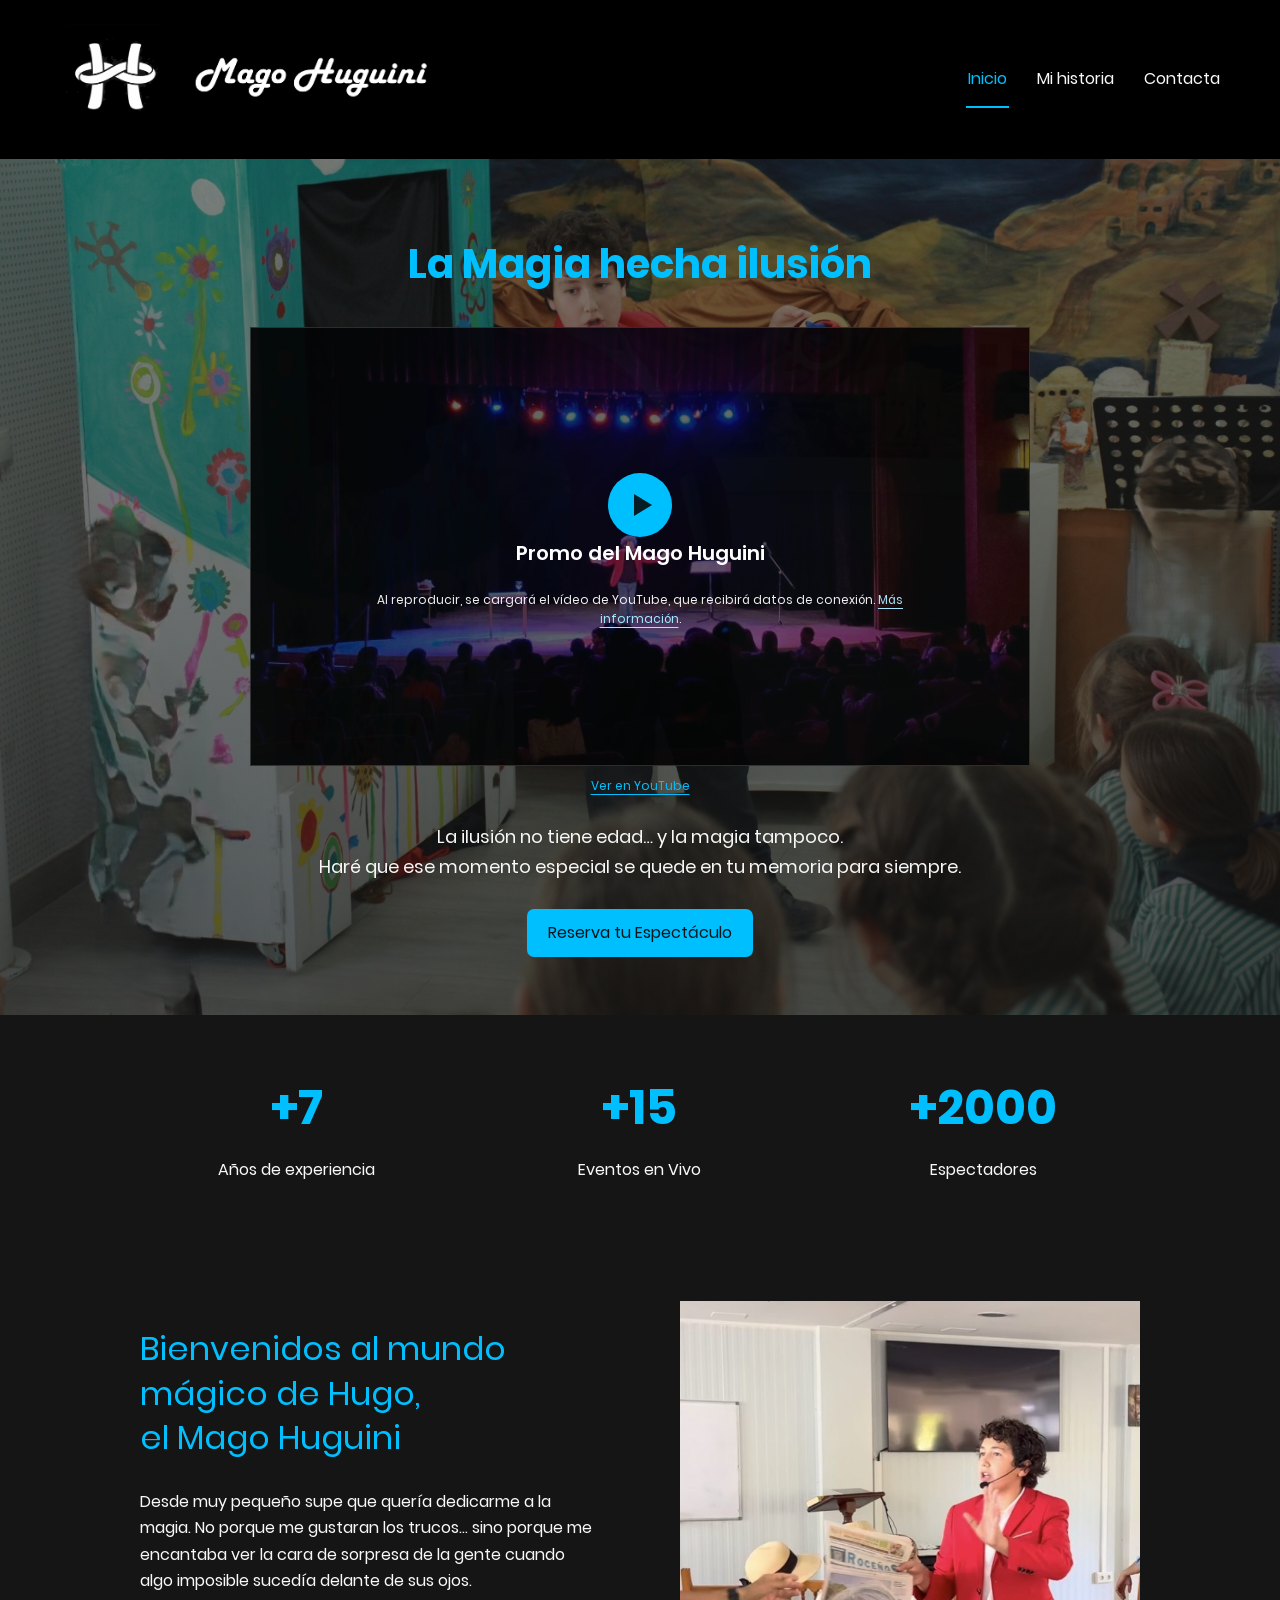
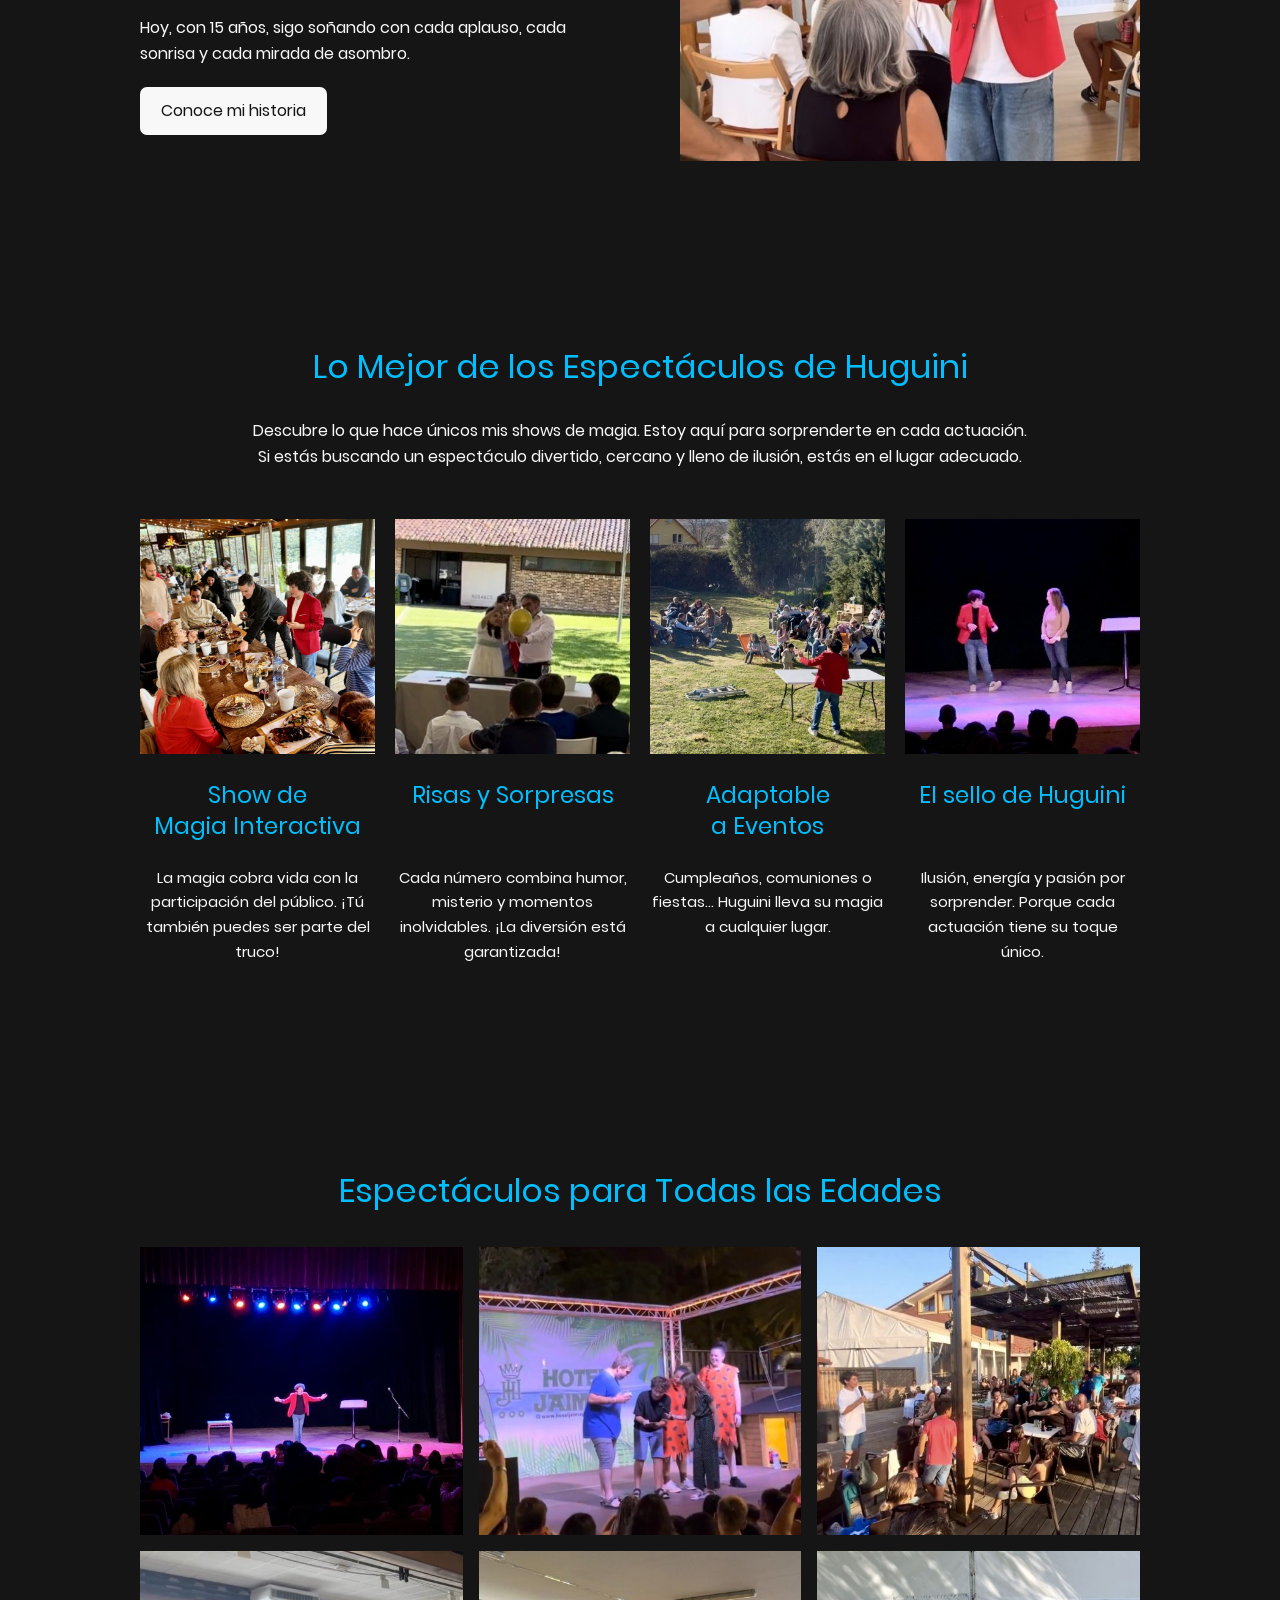
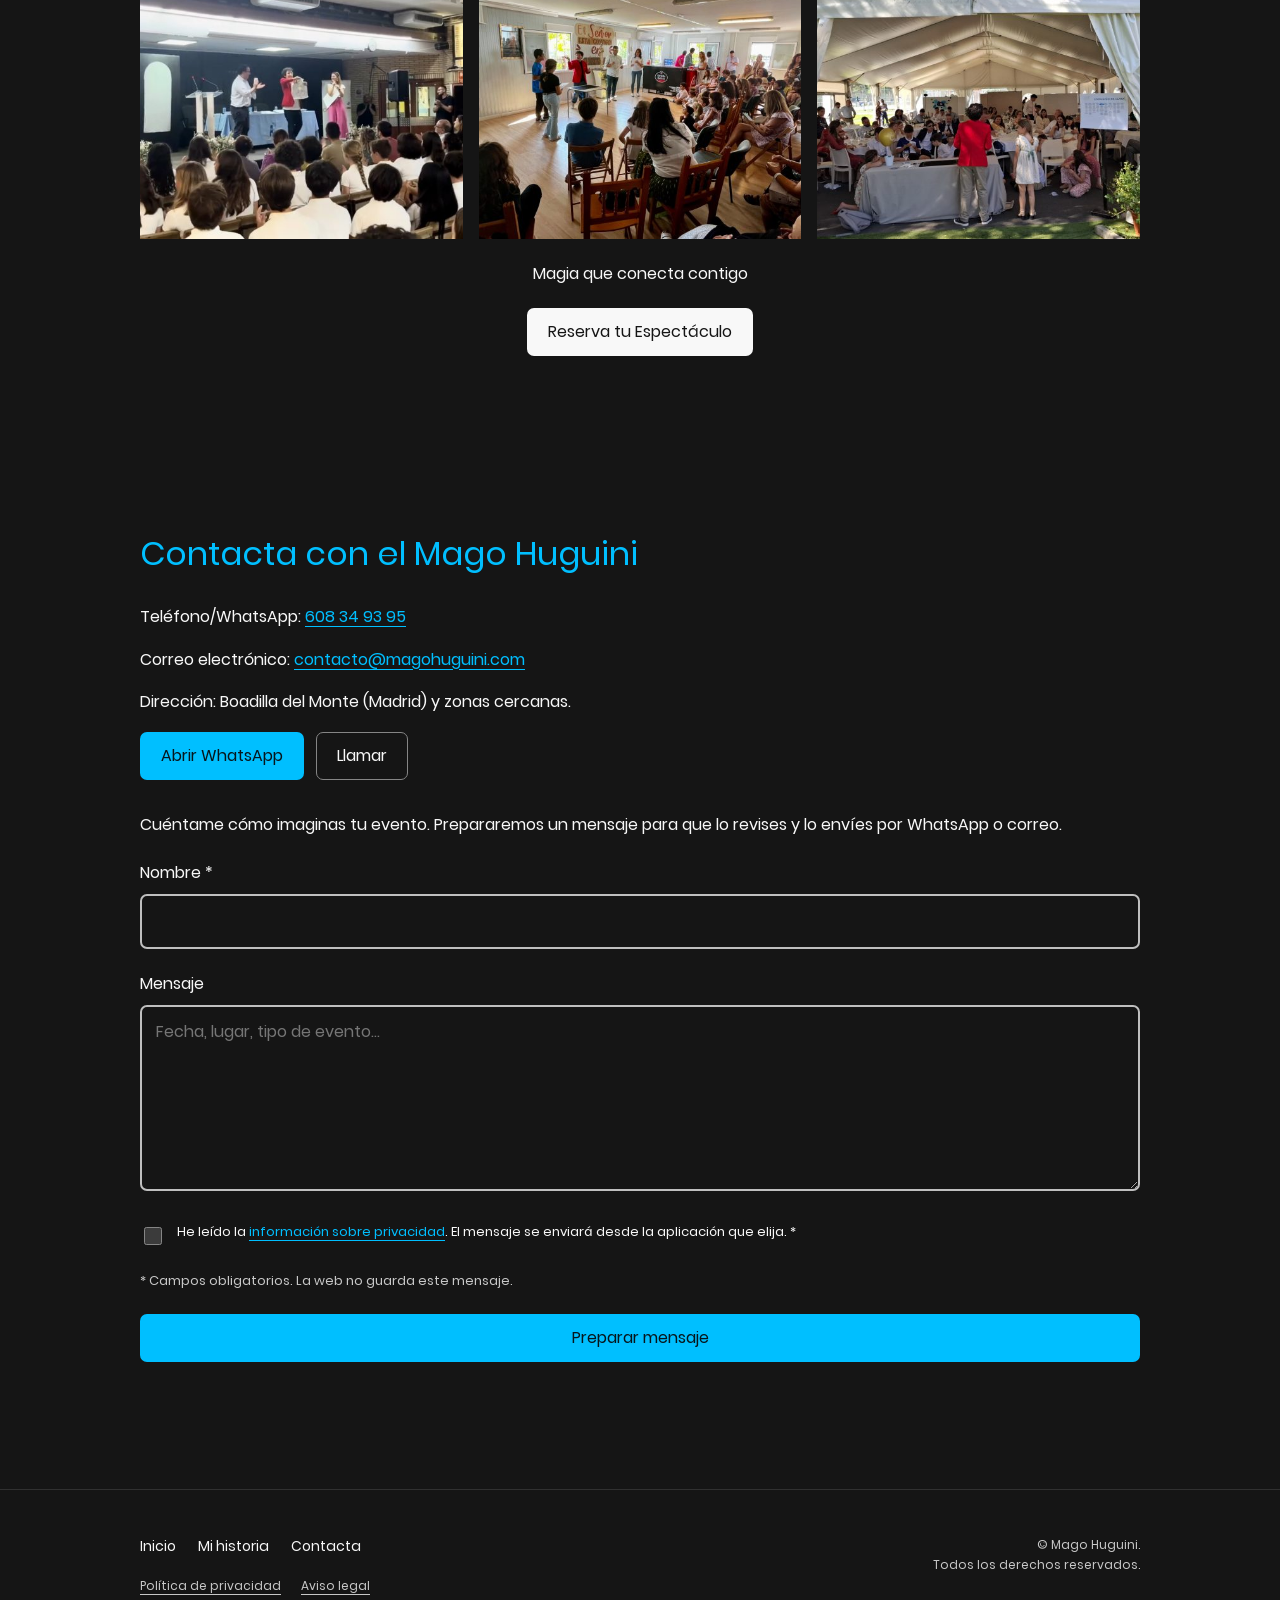
==== index.html @ e32536a2 "Migrate Mago Huguini website to GitHub Pages Preserve the original pages, photographs, branding and " ====
<!doctype html>
<html lang="es">
<head>
  <meta charset="utf-8">
  <meta name="viewport" content="width=device-width, initial-scale=1">
  <title>Mago Huguini: espectáculos de magia para todas las edades</title>
  <meta name="description" content="Descubre la magia de Huguini. Espectáculos para todas las edades, cumpleaños, comuniones y eventos en Boadilla del Monte y zonas cercanas.">
  <meta name="theme-color" content="#151515">
  <meta name="referrer" content="strict-origin-when-cross-origin">
  <meta name="robots" content="index, follow, max-image-preview:large">
  <link rel="canonical" href="https://magohuguini.github.io/">
  <meta property="og:type" content="website">
  <meta property="og:locale" content="es_ES">
  <meta property="og:site_name" content="Mago Huguini">
  <meta property="og:title" content="Mago Huguini: espectáculos de magia para todas las edades">
  <meta property="og:description" content="Descubre la magia de Huguini. Espectáculos para todas las edades, cumpleaños, comuniones y eventos en Boadilla del Monte y zonas cercanas.">
  <meta property="og:url" content="https://magohuguini.github.io/">
  <meta property="og:image" content="https://magohuguini.github.io/assets/img/social-preview.png">
  <meta property="og:image:alt" content="Mago Huguini">
  <meta name="twitter:card" content="summary_large_image">
  <link rel="icon" href="/assets/img/favicon.ico" sizes="any">
  <link rel="icon" type="image/png" href="/assets/img/favicon-32x32.png" sizes="32x32">
  <link rel="apple-touch-icon" href="/assets/img/apple-touch-icon.png">
  <link rel="preload" href="/assets/fonts/Poppins-latin_latin-ext-regular.woff2" as="font" type="font/woff2" crossorigin>
  <link rel="stylesheet" href="/assets/site.css">
  <script src="/assets/site.js" defer></script>
</head>
<body>
  <a class="skip-link" href="#main">Saltar al contenido principal</a>
  <header class="site-header">
    <div class="header-inner">
      <a class="brand" href="/" aria-label="Mago Huguini · Inicio"><img src="/assets/img/logo-mago-huguini.png" alt="Mago Huguini" width="911" height="279" class="" loading="eager" decoding="async" ></a>
      <button class="menu-button" type="button" data-menu-button aria-expanded="false" aria-controls="site-navigation"><span class="menu-icon" aria-hidden="true">☰</span> Menú</button>
      <nav id="site-navigation" class="site-nav" aria-label="Navegación principal">
        <div class="nav-links"><a href="/" aria-current="page">Inicio</a>
<a href="/mi-historia/">Mi historia</a>
<a href="/contacta/">Contacta</a></div>
      </nav>
    </div>
  </header>
  <main id="main">
    <!-- PORTADA: título, vídeo y presentación -->
    <section class="hero hero-home">
      <div class="container">
        <h1>La Magia hecha ilusión</h1>
        <div class="video-shell" data-video-id="4uBczNQgl70" data-video-title="Promo del Mago Huguini">
      <div class="video-frame">
        <div class="video-cover">
          <img src="/assets/img/galeria-inicio-01.jpg" alt="" width="809" height="455" class="video-poster" loading="eager" decoding="async" >
          <div style="position:relative">
            <button type="button" class="video-play" data-play-video hidden aria-label="Aceptar YouTube y reproducir: Promo del Mago Huguini"><span class="play-icon" aria-hidden="true"></span><span class="video-title">Promo del Mago Huguini</span></button>
            <noscript><p class="video-title">Promo del Mago Huguini</p></noscript>
            <p class="video-note">Al reproducir, se cargará el vídeo de YouTube, que recibirá datos de conexión. <a href="/contacta/politica-de-privacidad/#videos">Más información</a>.</p>
          </div>
        </div>
      </div>
      <div class="video-tools"><a href="https://www.youtube.com/watch?v=4uBczNQgl70" target="_blank" rel="noopener noreferrer">Ver en YouTube</a><button type="button" class="text-button" data-stop-video hidden>Desactivar vídeo</button></div>
    </div>
        <p class="hero-copy">La ilusión no tiene edad… y la magia tampoco.<br>Haré que ese momento especial se quede en tu memoria para siempre.</p>
        <a class="button" href="/contacta/">Reserva tu Espectáculo</a>
      </div>
    </section>
    <div class="container stats" aria-label="La magia de Huguini en cifras">
      <div><span class="stat-number">+7</span><span class="stat-label">Años de experiencia</span></div>
      <div><span class="stat-number">+15</span><span class="stat-label">Eventos en Vivo</span></div>
      <div><span class="stat-number">+2000</span><span class="stat-label">Espectadores</span></div>
    </div>
    <!-- PRESENTACIÓN -->
    <section class="section container split">
      <div>
        <h2>Bienvenidos al mundo mágico de Hugo, el Mago Huguini</h2>
        <p>Desde muy pequeño supe que quería dedicarme a la magia. No porque me gustaran los trucos… sino porque me encantaba ver la cara de sorpresa de la gente cuando algo imposible sucedía delante de sus ojos.</p>
        <p>Hoy, con 15 años, sigo soñando con cada aplauso, cada sonrisa y cada mirada de asombro.</p>
        <a class="button button-light" href="/mi-historia/">Conoce mi historia</a>
      </div>
      <img src="/assets/img/retrato-huguini.jpg" alt="Hugo, el Mago Huguini, durante una actuación" width="768" height="768" class="portrait" loading="lazy" decoding="async" >
    </section>
    <!-- ESPECTÁCULOS -->
    <section class="section container">
      <div class="section-intro"><h2>Lo Mejor de los Espectáculos de Huguini</h2><p>Descubre lo que hace únicos mis shows de magia. Estoy aquí para sorprenderte en cada actuación.<br>Si estás buscando un espectáculo divertido, cercano y lleno de ilusión, estás en el lugar adecuado.</p></div>
      <div class="features"><article class="feature"><img src="/assets/img/magia-interactiva.jpg" alt="Show de Magia Interactiva" width="768" height="768" class="" loading="lazy" decoding="async" ><h3>Show de Magia Interactiva</h3><p>La magia cobra vida con la participación del público. ¡Tú también puedes ser parte del truco!</p></article>
<article class="feature"><img src="/assets/img/risas-y-sorpresas.jpg" alt="Risas y Sorpresas" width="596" height="596" class="" loading="lazy" decoding="async" ><h3>Risas y Sorpresas</h3><p>Cada número combina humor, misterio y momentos inolvidables. ¡La diversión está garantizada!</p></article>
<article class="feature"><img src="/assets/img/eventos.jpg" alt="Adaptable a Eventos" width="768" height="768" class="" loading="lazy" decoding="async" ><h3>Adaptable a Eventos</h3><p>Cumpleaños, comuniones o fiestas… Huguini lleva su magia a cualquier lugar.</p></article>
<article class="feature"><img src="/assets/img/sello-huguini.jpg" alt="El sello de Huguini" width="405" height="405" class="" loading="lazy" decoding="async" ><h3>El sello de Huguini</h3><p>Ilusión, energía y pasión por sorprender. Porque cada actuación tiene su toque único.</p></article></div>
    </section>
    <!-- GALERÍA DE ACTUACIONES -->
    <section class="section container center">
      <h2>Espectáculos para Todas las Edades</h2>
      <div class="gallery ">
  <a href="/assets/img/galeria-inicio-01.jpg" data-gallery="actuaciones" aria-label="Ampliar: Mago Huguini en un escenario ante el público"><img src="/assets/img/galeria-inicio-01.jpg" alt="Mago Huguini en un escenario ante el público" width="809" height="455" class="" loading="lazy" decoding="async" style="object-position:47% 56%"></a>
  <a href="/assets/img/galeria-inicio-02.jpg" data-gallery="actuaciones" aria-label="Ampliar: Un espectáculo de Huguini con participación del público"><img src="/assets/img/galeria-inicio-02.jpg" alt="Un espectáculo de Huguini con participación del público" width="763" height="455" class="" loading="lazy" decoding="async" style="object-position:58% 63%"></a>
  <a href="/assets/img/galeria-inicio-03.jpg" data-gallery="actuaciones" aria-label="Ampliar: Magia al aire libre en una celebración"><img src="/assets/img/galeria-inicio-03.jpg" alt="Magia al aire libre en una celebración" width="798" height="455" class="" loading="lazy" decoding="async" style="object-position:31% 49%"></a>
  <a href="/assets/img/galeria-inicio-04.jpg" data-gallery="actuaciones" aria-label="Ampliar: El público participa en un espectáculo de magia"><img src="/assets/img/galeria-inicio-04.jpg" alt="El público participa en un espectáculo de magia" width="791" height="455" class="" loading="lazy" decoding="async" style="object-position:59% 50%"></a>
  <a href="/assets/img/galeria-inicio-05.jpg" data-gallery="actuaciones" aria-label="Ampliar: Una actuación de magia para todas las edades"><img src="/assets/img/galeria-inicio-05.jpg" alt="Una actuación de magia para todas las edades" width="809" height="455" class="" loading="lazy" decoding="async" style="object-position:57% 53%"></a>
  <a href="/assets/img/galeria-inicio-06.jpg" data-gallery="actuaciones" aria-label="Ampliar: Huguini actúa en un evento bajo una carpa"><img src="/assets/img/galeria-inicio-06.jpg" alt="Huguini actúa en un evento bajo una carpa" width="809" height="455" class="" loading="lazy" decoding="async" style="object-position:36% 63%"></a>
</div>
      <p>Magia que conecta contigo</p>
      <a class="button button-light" href="/contacta/">Reserva tu Espectáculo</a>
    </section>
    <!-- CONTACTO -->
    <section class="section contact-section container" id="contacto">
      <h2>Contacta con el Mago Huguini</h2>
      <div class="contact-details">
      <p>Teléfono/WhatsApp: <a href="tel:+34608349395">608 34 93 95</a></p>
      <p>Correo electrónico: <a href="mailto:contacto@magohuguini.com">contacto@magohuguini.com</a></p>
      <p>Dirección: Boadilla del Monte (Madrid) y zonas cercanas.</p>
      <div class="button-row"><a class="button" href="https://wa.me/34608349395" target="_blank" rel="noopener noreferrer">Abrir WhatsApp</a><a class="button button-outline" href="tel:+34608349395">Llamar</a></div>
    </div>
      <form class="contact-form" data-contact-form data-phone="34608349395" data-email="contacto@magohuguini.com" hidden>
      <p>Cuéntame cómo imaginas tu evento. Prepararemos un mensaje para que lo revises y lo envíes por WhatsApp o correo.</p>
      <div class="field"><label for="home-name">Nombre *</label><input id="home-name" data-contact-name type="text" maxlength="80" autocomplete="given-name" required></div>
      <div class="field"><label for="home-message">Mensaje</label><textarea id="home-message" data-contact-message rows="6" maxlength="1400" placeholder="Fecha, lugar, tipo de evento…"></textarea></div>
      <label class="consent-label" for="home-privacy"><input id="home-privacy" type="checkbox" required><span>He leído la <a href="/contacta/politica-de-privacidad/">información sobre privacidad</a>. El mensaje se enviará desde la aplicación que elija. *</span></label>
      <p class="field-help">* Campos obligatorios. La web no guarda este mensaje.</p>
      <button class="button form-submit" type="submit">Preparar mensaje</button>
      <section class="contact-result" data-contact-result hidden aria-live="polite" aria-atomic="true">
        <h3 tabindex="-1">Tu mensaje está preparado</h3>
        <p>Elige cómo quieres enviarlo:</p>
        <p class="message-preview" data-message-preview></p>
        <div class="button-row"><a class="button" data-whatsapp-draft target="_blank" rel="noopener noreferrer">Continuar en WhatsApp</a><a class="button button-light" data-email-draft>Abrir en mi correo</a></div>
        <p class="muted">Todavía no se ha enviado. Revisa y confirma el envío en WhatsApp o en tu aplicación de correo.</p>
      </section>
    </form>
    <noscript><p>Puedes contactar directamente por teléfono, WhatsApp o correo usando los enlaces anteriores.</p></noscript>
    </section>
  </main>
  <footer class="site-footer">
    <div class="container footer-inner">
      <div>
        <nav class="footer-links" aria-label="Navegación del pie de página"><a href="/" aria-current="page">Inicio</a>
<a href="/mi-historia/">Mi historia</a>
<a href="/contacta/">Contacta</a></nav>
        <div class="footer-legal"><a href="/contacta/politica-de-privacidad/">Política de privacidad</a><a href="/contacta/aviso-legal/">Aviso legal</a></div>
      </div>
      <p class="copyright">© Mago Huguini.<br>Todos los derechos reservados.</p>
    </div>
  </footer>
</body>
</html>
---- assets/site.css ----
/* Colores, tipografía y fotografías de la web original de Mago Huguini. */
@font-face{font-family:Poppins;src:url('fonts/Poppins-latin_latin-ext-regular.woff2') format('woff2');font-style:normal;font-weight:400;font-display:swap}
@font-face{font-family:Poppins;src:url('fonts/Poppins-latin_latin-ext-600.woff2') format('woff2');font-style:normal;font-weight:600;font-display:swap}
@font-face{font-family:Poppins;src:url('fonts/Poppins-latin_latin-ext-700.woff2') format('woff2');font-style:normal;font-weight:700;font-display:swap}
:root{color-scheme:dark;--bg:#151515;--surface:#202020;--text:#f8f8f8;--muted:#c8c8c8;--accent:#00bfff;--max:1000px}
*{box-sizing:border-box}
html{scroll-behavior:smooth;scroll-padding-top:24px}
body{margin:0;background:var(--bg);color:var(--text);font:400 16px/1.65 Poppins,Arial,sans-serif}
body.dialog-open{overflow:hidden}
img{display:block;max-width:100%;height:auto}
a{color:var(--accent);text-underline-offset:4px}
a:hover{text-decoration-thickness:2px}
button,input,textarea{font:inherit}
button,a,input,textarea{-webkit-tap-highlight-color:transparent}
button{cursor:pointer}
:focus-visible{outline:3px solid var(--accent);outline-offset:5px}
[hidden]{display:none!important}
h1,h2,h3{color:var(--accent);line-height:1.35;margin:0 0 28px;font-weight:400;text-wrap:balance}
h1{font-size:clamp(30px,4vw,40px);font-weight:700}
h2{font-size:clamp(27px,3vw,33px)}
h3{font-size:23px}
p{margin:0 0 20px}
.container{width:min(var(--max),calc(100% - 48px));margin-inline:auto}
.section{padding-block:92px}
.center{text-align:center}
.muted{color:var(--muted)}
.skip-link{position:absolute;left:20px;top:-100px;padding:12px 18px;background:var(--accent);color:#000;z-index:20}
.skip-link:focus{top:12px}
.site-header{background:#000}
.header-inner{max-width:1220px;margin:auto;min-height:144px;padding:20px 28px;display:flex;align-items:center;justify-content:space-between;gap:30px}
.brand{display:block;flex:0 1 390px}
.brand img{width:390px;max-height:120px;object-fit:contain}
.nav-links{display:flex;align-items:center;gap:26px}
.nav-links a{padding:14px 2px;color:var(--text);text-decoration:none;white-space:nowrap;border-bottom:2px solid transparent}
.nav-links a[aria-current="page"],.nav-links a:hover{color:var(--accent);border-color:var(--accent)}
.menu-button{display:none;align-items:center;gap:9px;background:transparent;color:var(--text);border:1px solid #666;border-radius:5px;padding:9px 12px}
.menu-icon{font-size:21px;line-height:1}
.button{display:inline-flex;align-items:center;justify-content:center;gap:9px;min-height:46px;padding:11px 20px;border:1px solid transparent;border-radius:7px;background:var(--accent);color:#07161c;text-decoration:none;text-align:center;font-weight:400;line-height:1.5;transition:background .15s,transform .15s}
.button:hover{background:#40cfff;transform:translateY(-1px)}
.button-light{background:#f8f8f8;color:#151515}
.button-light:hover{background:#ddd}
.button-outline{background:transparent;color:var(--text);border-color:#858585}
.button-outline:hover{background:#303030}
.button-row{display:flex;flex-wrap:wrap;gap:12px;align-items:center}
.button-row.center{justify-content:center}
.hero{background-size:cover;background-repeat:no-repeat;position:relative;text-align:center;padding:78px 0 58px}
.hero-home{background-image:linear-gradient(#15151580,#151515b3),url('img/fondo-portada.jpg');background-position:49% 27%}
.hero-story{background-image:linear-gradient(#15151580,#151515b3),url('img/fondo-c1e53149.jpg');background-position:center;padding-bottom:80px}
.hero h1{margin-bottom:36px}
.hero-copy{font-size:18px;margin:26px auto 28px;max-width:760px}
.video-shell{max-width:780px;margin:0 auto}
.video-frame{aspect-ratio:16/9;position:relative;background:#07090be6;border:1px solid #ffffff24;overflow:hidden}
.video-poster{position:absolute;inset:0;width:100%;height:100%;object-fit:cover;opacity:.38}
.video-cover{position:relative;min-height:100%;display:flex;flex-direction:column;align-items:center;justify-content:center;padding:30px}
.video-title{font-size:20px;margin:17px 0 14px;color:#fff}
.play-icon{width:64px;height:64px;border-radius:50%;background:var(--accent);display:grid;place-items:center;color:#061d25;margin:0 auto;font-size:30px;line-height:1}
.play-icon::before{content:"";display:block;width:0;height:0;border-top:11px solid transparent;border-bottom:11px solid transparent;border-left:18px solid #061d25;margin-left:5px}
.video-play{background:transparent;border:0;color:#fff;padding:8px 20px;font-weight:600}
.video-play:hover .play-icon{background:#6adaff}
.video-note{max-width:570px;font-size:12px;line-height:1.6;color:#efefef;margin:12px 0 0}
.video-note a{color:#a6e7ff}
.video-frame iframe{display:block;width:100%;height:100%;position:absolute;inset:0;border:0}
.video-tools{margin:10px 0 0;display:flex;justify-content:center;gap:18px;align-items:center;flex-wrap:wrap;font-size:12px}
.text-button{background:none;border:0;padding:0;color:var(--accent);text-decoration:underline;text-underline-offset:4px;font:inherit}
.stats{display:grid;grid-template-columns:repeat(3,1fr);gap:30px;text-align:center;padding:64px 0 26px}
.stat-number{display:block;color:var(--accent);font-size:48px;font-weight:700;line-height:1.2;margin-bottom:20px}
.stat-label{font-size:16px}
.split{display:grid;grid-template-columns:1fr 1fr;gap:80px;align-items:center}
.portrait{aspect-ratio:1;object-fit:cover;width:100%}
.section-intro{max-width:900px;margin:0 auto 48px;text-align:center}
.section-intro h2{margin-bottom:28px}
.features{display:grid;grid-template-columns:repeat(4,1fr);gap:20px;text-align:center}
.feature img{width:100%;aspect-ratio:1;object-fit:cover;margin-bottom:26px}
.feature h3{font-size:23px;min-height:64px;margin-bottom:22px}
.feature p{font-size:15px}
.gallery{display:grid;grid-template-columns:repeat(3,1fr);gap:16px;margin:34px 0 22px}
.gallery a{display:block;background:#252525;overflow:hidden}
.gallery img{width:100%;aspect-ratio:1.12;object-fit:cover;transition:transform .2s}
.gallery a:hover img{transform:scale(1.025)}
.gallery-story{grid-template-columns:repeat(4,1fr)}
.gallery-story img{aspect-ratio:1}
.contact-section{padding-top:84px}
.contact-details{margin-bottom:32px}
.contact-details p{margin-bottom:16px}
.contact-details a{overflow-wrap:anywhere}
.contact-form{max-width:100%}
.field{margin:22px 0}
.field label{display:block;margin-bottom:8px}
.field input,.field textarea{width:100%;border:2px solid #bfbfbf;border-radius:7px;padding:12px 14px;background:#151515;color:#fff}
.field textarea{min-height:170px;resize:vertical}
.field input:focus,.field textarea:focus{border-color:var(--accent)}
.field-help{font-size:13px;color:var(--muted);margin:4px 0 18px}
.consent-label{display:flex;align-items:flex-start;gap:12px;font-size:13px;line-height:1.6;margin:22px 0}
.consent-label input{margin-top:5px;width:18px;height:18px;flex-shrink:0;accent-color:var(--accent)}
.form-submit{width:100%;margin:5px 0 0}
.contact-result{margin-top:25px;border:1px solid var(--accent);padding:24px;border-radius:7px;background:#111f25}
.contact-result h3{font-size:21px;margin-bottom:12px}
.message-preview{white-space:pre-wrap;overflow-wrap:anywhere;padding:16px;background:#111b21;border-radius:4px;font-size:14px}
.contact-result .muted{font-size:13px;margin:16px 0 0}
.contact-hero{background:linear-gradient(#15151580,#151515a6),url('img/fondo-0377f69e.jpg') center/cover;padding:100px 0;text-align:center}
.contact-hero h1{max-width:740px;margin-inline:auto}
.contact-hero p{font-size:24px;margin:0}
.contact-layout{display:grid;grid-template-columns:1.5fr 1fr;gap:70px;align-items:start}
.contact-layout .contact-details{padding-top:20px}
.story-text p{margin-bottom:24px}
.story-picture-stack{display:grid;gap:24px;align-self:start}
.story-picture-stack img{aspect-ratio:1;object-fit:cover;width:100%}
.story-cta{background:linear-gradient(#151515bb,#151515bb),url('img/fondo-28d84006.jpg') center 65%/cover;padding:100px 24px}
.story-cta h3{color:#fff;margin-bottom:18px}
.story-cta p{margin-bottom:28px}
.legal{max-width:820px;padding-block:75px}
.legal h2{font-size:24px;margin:35px 0 14px}
.legal ul{padding-left:24px}
.legal li{margin-block:12px}
.legal .updated{font-size:13px;color:var(--muted)}
.site-footer{border-top:1px solid #303030;padding:45px 0 35px;margin-top:35px}
.footer-inner{display:flex;justify-content:space-between;align-items:flex-start;gap:30px}
.footer-links{display:flex;gap:22px;flex-wrap:wrap}
.footer-links a{color:#f8f8f8;text-decoration:none;font-size:14px}
.footer-links a:hover{color:var(--accent)}
.footer-legal{display:flex;gap:20px;flex-wrap:wrap;margin-top:18px}
.footer-legal a{font-size:12px;color:var(--muted)}
.copyright{font-size:12px;color:var(--muted);text-align:right;max-width:270px;margin:0}
.lightbox{padding:0;border:0;max-width:min(1100px,96vw);max-height:94dvh;background:#111;color:#fff;overflow:hidden;border-radius:5px}
.lightbox::backdrop{background:#000e}
.lightbox-inner{display:flex;flex-direction:column;max-height:92dvh;position:relative}
.lightbox img{max-height:78dvh;max-width:100%;width:auto;height:auto;object-fit:contain;margin:auto}
.lightbox-bar{display:flex;align-items:center;justify-content:space-between;gap:20px;padding:12px 18px}
.lightbox-caption{font-size:13px;margin:0;text-align:center}
.lightbox button{background:#272727;border:1px solid #555;color:#fff;padding:7px 13px;border-radius:4px;min-width:42px}
.lightbox-close{position:absolute;right:12px;top:12px;z-index:2;font-size:16px}
.not-found{min-height:50vh;display:flex;flex-direction:column;align-items:center;justify-content:center;text-align:center}
@media(min-width:1400px){.hero-home{background-position:49% 35%}}
@media(max-width:1000px){.split{gap:40px}.features{grid-template-columns:repeat(2,1fr);gap:36px}.feature h3{min-height:0}.contact-layout{gap:40px}.brand{flex-basis:330px}.gallery-story{grid-template-columns:repeat(3,1fr)}}
@media(max-width:700px){
 .container{width:calc(100% - 36px)}.section{padding-block:56px}body{font-size:15px}
 .header-inner{min-height:100px;display:grid;grid-template-columns:minmax(0,1fr) auto;gap:8px;padding:14px 18px}.brand{max-width:245px;width:100%;min-width:0}.brand img{width:100%}
 .site-nav{width:100%;grid-column:1/-1}.nav-links{justify-content:center;gap:24px;padding:10px 0 0}.nav-links a{font-size:14px}
 .has-js .menu-button{display:flex}.has-js .site-nav:not(.is-open){display:none}
 .hero{padding:45px 0}.hero h1{font-size:30px;margin-bottom:28px}.hero-copy{font-size:16px}.hero-story{padding-bottom:50px}
 .video-frame{aspect-ratio:auto;min-height:255px}.video-frame.is-playing{aspect-ratio:16/9;min-height:0}.video-cover{min-height:255px;padding:20px 16px}
 .video-title{font-size:16px;margin:12px 0 5px}.video-note{font-size:11px}.play-icon{width:50px;height:50px;font-size:25px}
 .stats{gap:12px;padding:40px 0 4px}.stat-number{font-size:35px;margin-bottom:14px}.stat-label{font-size:12px}
 .split,.contact-layout{grid-template-columns:1fr;gap:34px}.portrait{max-width:480px;margin:auto}.features{gap:28px 16px}.feature img{margin-bottom:18px}.feature h3{font-size:19px;margin-bottom:14px}.feature p{font-size:13px}
 .section-intro{margin-bottom:30px}.gallery,.gallery-story{grid-template-columns:repeat(2,1fr);gap:12px;margin-top:26px}.gallery-story img{aspect-ratio:1}
 .contact-layout .contact-details{order:-1;padding-top:0;margin-bottom:0}.contact-hero{padding:60px 18px}.contact-hero h1{font-size:30px}.contact-hero p{font-size:21px}
 .story-picture-stack{grid-template-columns:1fr 1fr;gap:14px}.story-cta{padding:70px 18px}.field{margin:20px 0}.field input,.field textarea{font-size:16px}
 .footer-inner{flex-direction:column;gap:26px}.copyright{text-align:left}.footer-links{gap:20px}.footer-legal{gap:16px}.site-footer{padding-top:32px;margin-top:0}
 .legal{padding-block:50px}.legal h1{font-size:30px}.contact-result{padding:18px}.button-row .button{flex:1 1 auto}.lightbox-bar{padding:10px;gap:8px}.lightbox-caption{font-size:11px}
}
@media(max-width:360px){.features{grid-template-columns:1fr}.brand{flex-basis:200px}.nav-links{gap:18px}.stat-number{font-size:31px}}
@media(prefers-reduced-motion:reduce){html{scroll-behavior:auto}*,*::before,*::after{animation:none!important;transition:none!important}}
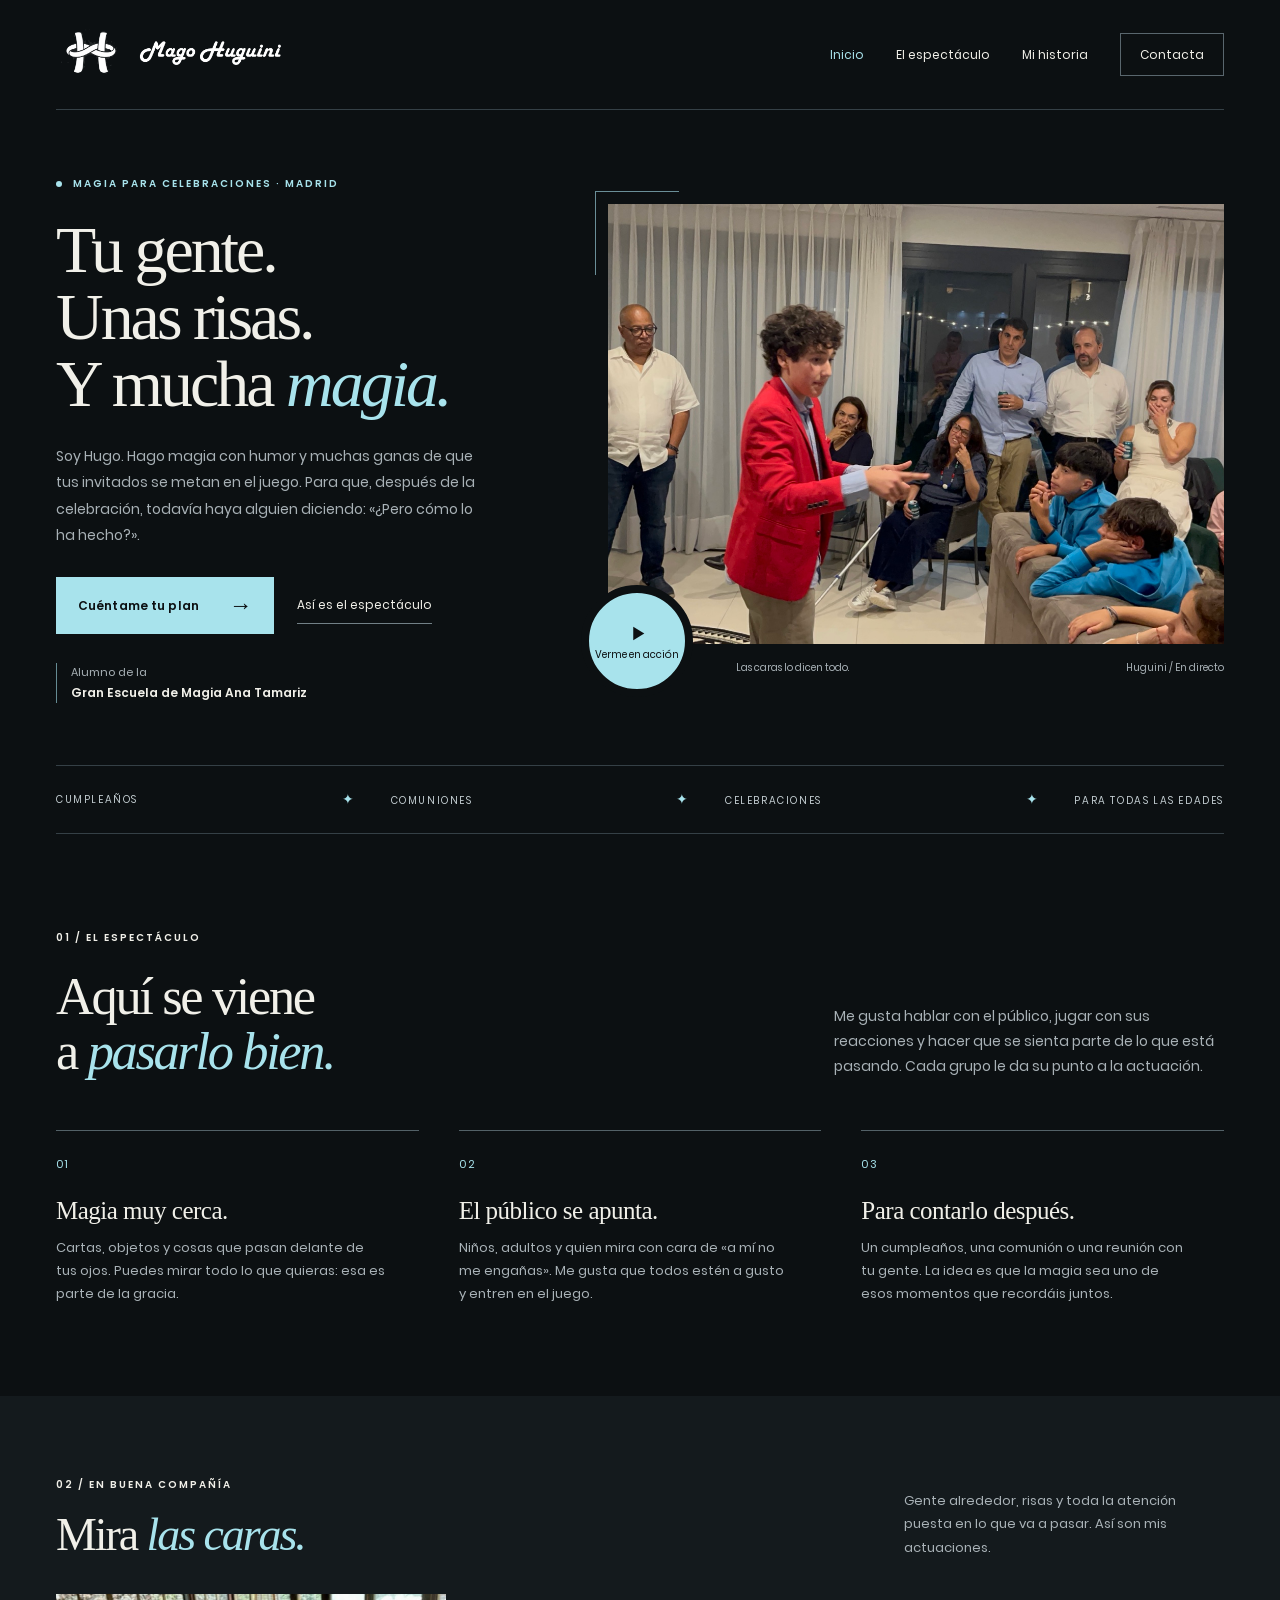
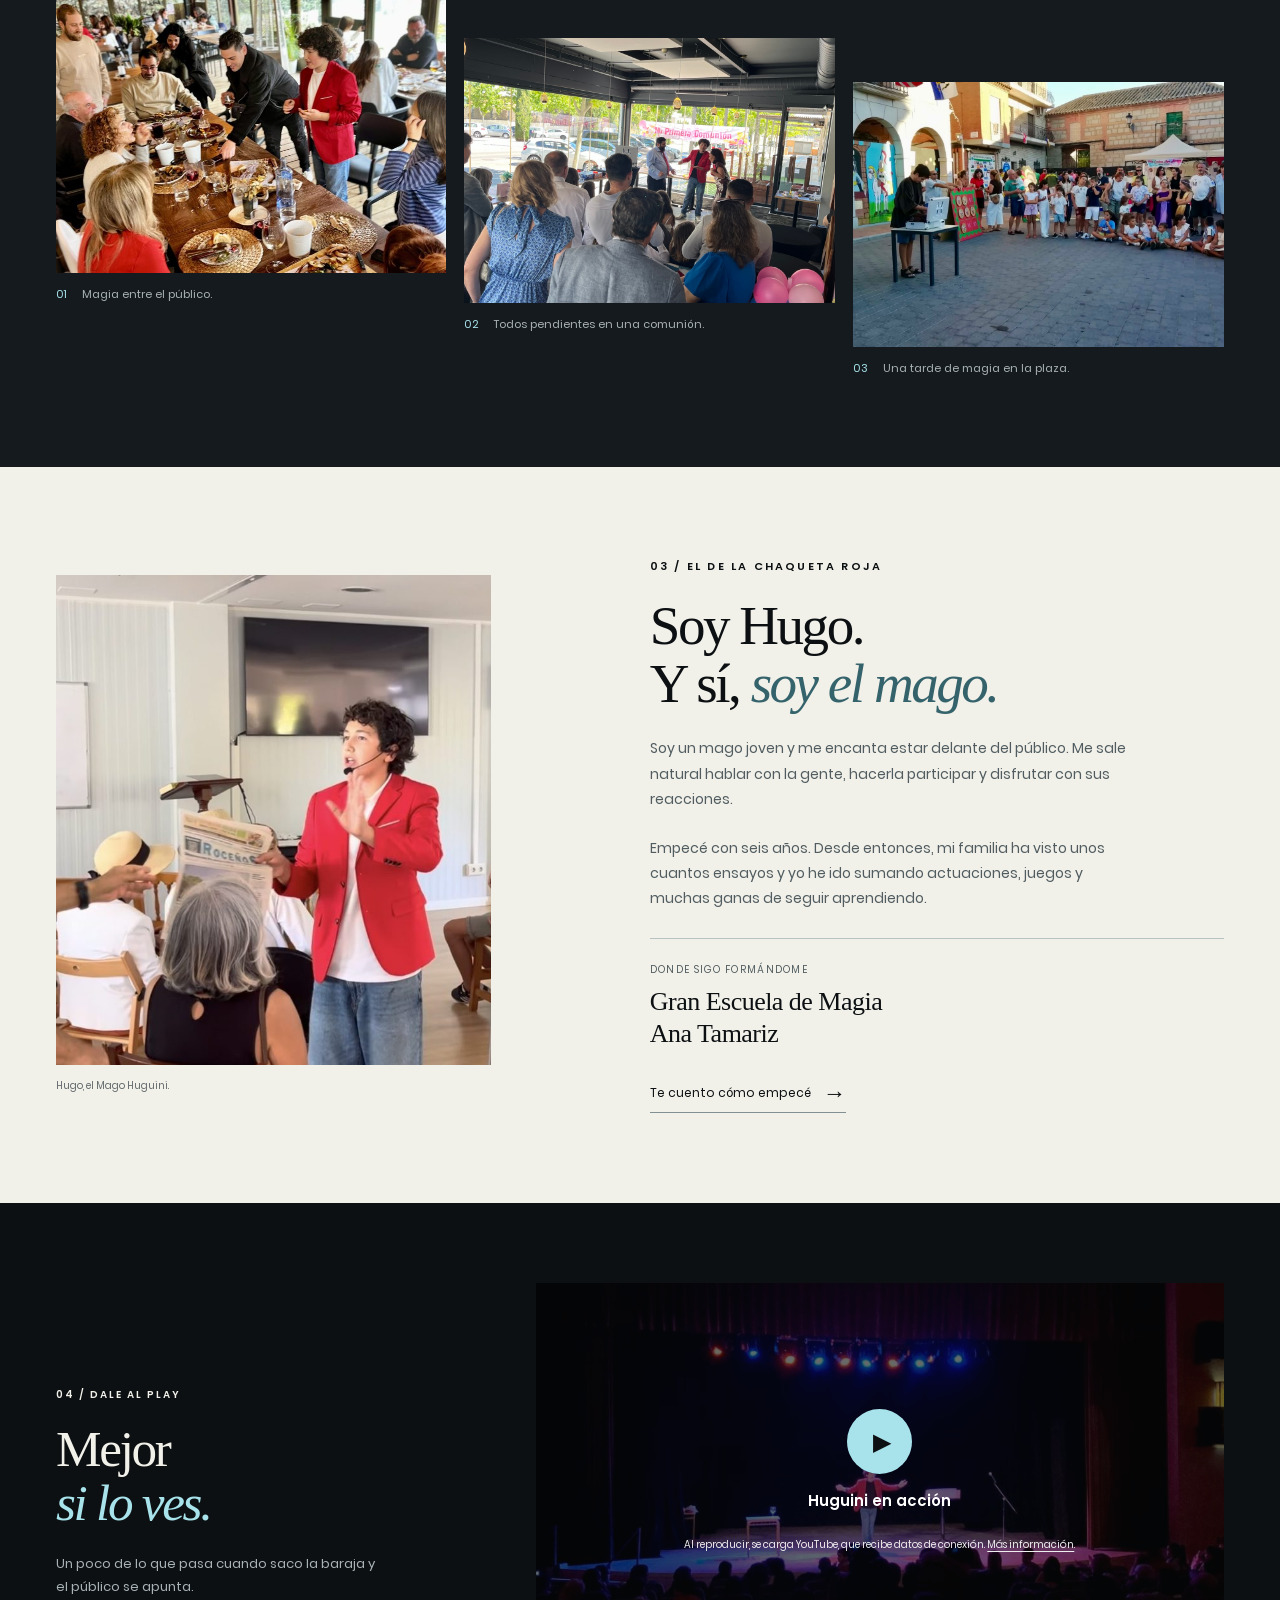
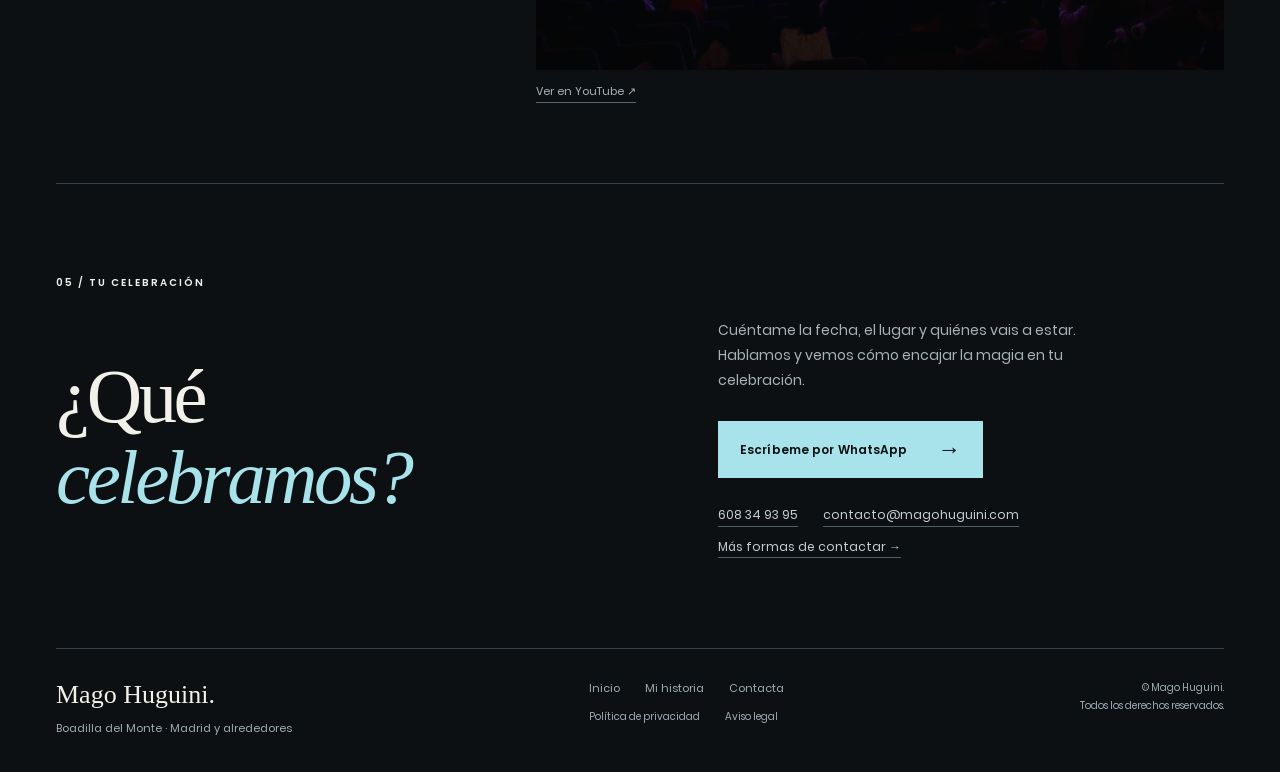
==== commit 2d461666: "Redesign Huguini with proposal A, natural copy and audience photos" ====
--- a/index.html
+++ b/index.html
@@ -3,20 +3,22 @@
 <head>
   <meta charset="utf-8">
   <meta name="viewport" content="width=device-width, initial-scale=1">
-  <title>Mago Huguini: espectáculos de magia para todas las edades</title>
-  <meta name="description" content="Descubre la magia de Huguini. Espectáculos para todas las edades, cumpleaños, comuniones y eventos en Boadilla del Monte y zonas cercanas.">
-  <meta name="theme-color" content="#151515">
+  <title>Mago Huguini · Magia, risas y celebraciones en Madrid</title>
+  <meta name="description" content="Magia con humor y participación para cumpleaños, comuniones y celebraciones. Hugo, alumno de la Gran Escuela de Magia Ana Tamariz. Boadilla y Madrid.">
+  <meta name="theme-color" content="#0c1012">
   <meta name="referrer" content="strict-origin-when-cross-origin">
   <meta name="robots" content="index, follow, max-image-preview:large">
   <link rel="canonical" href="https://magohuguini.github.io/">
   <meta property="og:type" content="website">
   <meta property="og:locale" content="es_ES">
   <meta property="og:site_name" content="Mago Huguini">
-  <meta property="og:title" content="Mago Huguini: espectáculos de magia para todas las edades">
-  <meta property="og:description" content="Descubre la magia de Huguini. Espectáculos para todas las edades, cumpleaños, comuniones y eventos en Boadilla del Monte y zonas cercanas.">
+  <meta property="og:title" content="Mago Huguini · Magia, risas y celebraciones en Madrid">
+  <meta property="og:description" content="Magia con humor y participación para cumpleaños, comuniones y celebraciones. Hugo, alumno de la Gran Escuela de Magia Ana Tamariz. Boadilla y Madrid.">
   <meta property="og:url" content="https://magohuguini.github.io/">
-  <meta property="og:image" content="https://magohuguini.github.io/assets/img/social-preview.png">
-  <meta property="og:image:alt" content="Mago Huguini">
+  <meta property="og:image" content="https://magohuguini.github.io/assets/img/huguini-magia-en-salon.jpg">
+  <meta property="og:image:width" content="1536">
+  <meta property="og:image:height" content="864">
+  <meta property="og:image:alt" content="Hugo hace magia ante un grupo de invitados en un salón">
   <meta name="twitter:card" content="summary_large_image">
   <link rel="icon" href="/assets/img/favicon.ico" sizes="any">
   <link rel="icon" type="image/png" href="/assets/img/favicon-32x32.png" sizes="32x32">
@@ -27,113 +29,91 @@
 </head>
 <body>
   <a class="skip-link" href="#main">Saltar al contenido principal</a>
-  <header class="site-header">
-    <div class="header-inner">
-      <a class="brand" href="/" aria-label="Mago Huguini · Inicio"><img src="/assets/img/logo-mago-huguini.png" alt="Mago Huguini" width="911" height="279" class="" loading="eager" decoding="async" ></a>
-      <button class="menu-button" type="button" data-menu-button aria-expanded="false" aria-controls="site-navigation"><span class="menu-icon" aria-hidden="true">☰</span> Menú</button>
-      <nav id="site-navigation" class="site-nav" aria-label="Navegación principal">
-        <div class="nav-links"><a href="/" aria-current="page">Inicio</a>
-<a href="/mi-historia/">Mi historia</a>
-<a href="/contacta/">Contacta</a></div>
-      </nav>
-    </div>
+  <header class="site-header wrap">
+    <a class="brand" href="/" aria-label="Mago Huguini · Inicio"><img src="/assets/img/logo-mago-huguini.png" width="911" height="279" alt="Mago Huguini"></a>
+    <button class="menu-button" type="button" data-menu-button aria-controls="site-navigation" aria-expanded="false">Menú <span aria-hidden="true">☰</span></button>
+    <nav class="site-nav" id="site-navigation" aria-label="Navegación principal">
+        <a href="/" aria-current="page">Inicio</a>
+        <a href="/#espectaculos">El espectáculo</a>
+        <a href="/mi-historia/">Mi historia</a>
+        <a href="/contacta/" class="nav-contact">Contacta</a>
+    </nav>
   </header>
   <main id="main">
-    <!-- PORTADA: título, vídeo y presentación -->
-    <section class="hero hero-home">
-      <div class="container">
-        <h1>La Magia hecha ilusión</h1>
-        <div class="video-shell" data-video-id="4uBczNQgl70" data-video-title="Promo del Mago Huguini">
-      <div class="video-frame">
-        <div class="video-cover">
-          <img src="/assets/img/galeria-inicio-01.jpg" alt="" width="809" height="455" class="video-poster" loading="eager" decoding="async" >
-          <div style="position:relative">
-            <button type="button" class="video-play" data-play-video hidden aria-label="Aceptar YouTube y reproducir: Promo del Mago Huguini"><span class="play-icon" aria-hidden="true"></span><span class="video-title">Promo del Mago Huguini</span></button>
-            <noscript><p class="video-title">Promo del Mago Huguini</p></noscript>
-            <p class="video-note">Al reproducir, se cargará el vídeo de YouTube, que recibirá datos de conexión. <a href="/contacta/politica-de-privacidad/#videos">Más información</a>.</p>
+    <!-- PORTADA: presentación, contacto y formación -->
+    <section class="hero wrap" aria-labelledby="hero-title">
+      <div><p class="eyebrow kicker">Magia para celebraciones · Madrid</p>
+        <h1 id="hero-title">Tu gente.<br>Unas risas.<br>Y mucha <em>magia.</em></h1>
+        <p class="hero-copy">Soy Hugo. Hago magia con humor y muchas ganas de que tus invitados se metan en el juego. Para que, después de la celebración, todavía haya alguien diciendo: «¿Pero cómo lo ha hecho?».</p>
+        <div class="hero-actions"><a class="button" href="/contacta/">Cuéntame tu plan <span class="arrow" aria-hidden="true">→</span></a><a class="text-link" href="#espectaculos">Así es el espectáculo</a></div>
+        <p class="formation-note">Alumno de la<strong>Gran Escuela de Magia Ana Tamariz</strong></p>
+      </div>
+      <figure class="stage">
+        <a href="/assets/img/huguini-magia-en-salon.jpg" data-gallery="actuaciones" aria-label="Ampliar: Hugo hace magia con su chaqueta roja ante un grupo de invitados en un salón"><img src="/assets/img/huguini-magia-en-salon.jpg" width="1536" height="864" alt="Hugo hace magia con su chaqueta roja ante un grupo de invitados en un salón" class="stage-image" loading="eager" decoding="async" fetchpriority="high"></a>
+        <a class="play" href="#video" aria-label="Ver el vídeo de Huguini en acción"><svg viewBox="0 0 20 20" aria-hidden="true"><path d="M5 2l13 8L5 18Z" fill="currentColor"/></svg><span>Verme en acción</span></a>
+        <figcaption><span>Las caras lo dicen todo.</span><span>Huguini / En directo</span></figcaption>
+      </figure>
+    </section>
+    <div class="interval wrap" aria-label="Magia para tus celebraciones"><span>Cumpleaños</span><span>Comuniones</span><span>Celebraciones</span><span>Para todas las edades</span></div>
+    <!-- EL ESPECTÁCULO: público, humor y participación -->
+    <section class="experience wrap" id="espectaculos" aria-labelledby="experience-title">
+      <p class="kicker">01 / El espectáculo</p>
+      <div class="section-head"><h2 id="experience-title">Aquí se viene<br>a <em>pasarlo bien.</em></h2><p>Me gusta hablar con el público, jugar con sus reacciones y hacer que se sienta parte de lo que está pasando. Cada grupo le da su punto a la actuación.</p></div>
+      <div class="formats">
+        <article class="format"><span class="format-num">01</span><h3>Magia muy cerca.</h3><p>Cartas, objetos y cosas que pasan delante de tus ojos. Puedes mirar todo lo que quieras: esa es parte de la gracia.</p></article>
+        <article class="format"><span class="format-num">02</span><h3>El público se apunta.</h3><p>Niños, adultos y quien mira con cara de «a mí no me engañas». Me gusta que todos estén a gusto y entren en el juego.</p></article>
+        <article class="format"><span class="format-num">03</span><h3>Para contarlo después.</h3><p>Un cumpleaños, una comunión o una reunión con tu gente. La idea es que la magia sea uno de esos momentos que recordáis juntos.</p></article>
+      </div>
+    </section>
+    <!-- FOTOS: una única toma del salón; el resto son celebraciones diferentes -->
+    <section class="moments" id="fotos" aria-labelledby="moments-title"><div class="wrap">
+      <div class="gallery-heading"><div><p class="kicker">02 / En buena compañía</p><h2 id="moments-title">Mira <em>las caras.</em></h2></div><p>Gente alrededor, risas y toda la atención puesta en lo que va a pasar. Así son mis actuaciones.</p></div>
+      <div class="gallery">
+        <figure><a href="/assets/img/magia-interactiva.jpg" data-gallery="actuaciones" aria-label="Ampliar: Hugo hace magia junto a una mesa de invitados"><img src="/assets/img/magia-interactiva.jpg" width="768" height="768" alt="Hugo hace magia junto a una mesa de invitados" class="" loading="lazy" decoding="async"></a><figcaption><b>01</b><span>Magia entre el público.</span></figcaption></figure>
+        <figure><a href="/assets/img/huguini-comunion.jpg" data-gallery="actuaciones" aria-label="Ampliar: Hugo actúa con dos participantes ante los invitados de una comunión"><img src="/assets/img/huguini-comunion.jpg" width="1536" height="864" alt="Hugo actúa con dos participantes ante los invitados de una comunión" class="" loading="lazy" decoding="async"></a><figcaption><b>02</b><span>Todos pendientes en una comunión.</span></figcaption></figure>
+        <figure><a href="/assets/img/huguini-magia-en-plaza.jpg" data-gallery="actuaciones" aria-label="Ampliar: Hugo actúa en una plaza ante un grupo de adultos y niños"><img src="/assets/img/huguini-magia-en-plaza.jpg" width="1600" height="800" alt="Hugo actúa en una plaza ante un grupo de adultos y niños" class="" loading="lazy" decoding="async"></a><figcaption><b>03</b><span>Una tarde de magia en la plaza.</span></figcaption></figure>
+      </div>
+    </div></section>
+    <!-- HUGO: juventud, soltura con el público y escuela -->
+    <section class="story" id="historia" aria-labelledby="story-title"><div class="wrap story-grid">
+      <figure class="story-photo"><img src="/assets/img/retrato-huguini.jpg" width="768" height="768" alt="Hugo con su chaqueta roja durante una actuación" class="" loading="lazy" decoding="async"><figcaption>Hugo, el Mago Huguini.</figcaption></figure>
+      <div><p class="kicker">03 / El de la chaqueta roja</p><h2 id="story-title">Soy Hugo.<br>Y sí, <em>soy el mago.</em></h2>
+        <p>Soy un mago joven y me encanta estar delante del público. Me sale natural hablar con la gente, hacerla participar y disfrutar con sus reacciones.</p>
+        <p>Empecé con seis años. Desde entonces, mi familia ha visto unos cuantos ensayos y yo he ido sumando actuaciones, juegos y muchas ganas de seguir aprendiendo.</p>
+        <div class="school-callout"><p class="school-label">Donde sigo formándome</p><strong>Gran Escuela de Magia<br>Ana Tamariz</strong></div>
+        <a class="text-link" href="/mi-historia/">Te cuento cómo empecé <span class="arrow" aria-hidden="true">→</span></a>
+      </div>
+    </div></section>
+    <section class="video-section wrap" id="video" aria-labelledby="video-title"><div class="video-grid">
+      <div><p class="kicker">04 / Dale al play</p><h2 id="video-title">Mejor<br><em>si lo ves.</em></h2><p class="video-intro">Un poco de lo que pasa cuando saco la baraja y el público se apunta.</p></div>
+      <div class="video-shell" data-video-id="4uBczNQgl70" data-video-title="Huguini en acción">
+        <div class="video-frame"><div class="video-cover">
+          <img src="/assets/img/galeria-inicio-01.jpg" width="809" height="455" alt="" class="video-poster" loading="lazy" decoding="async">
+          <div class="video-overlay"><button type="button" class="video-play" data-play-video hidden aria-label="Aceptar YouTube y reproducir: Huguini en acción"><span class="play-icon" aria-hidden="true"></span><span class="video-title">Huguini en acción</span></button>
+            <noscript><p class="video-title">Huguini en acción</p></noscript>
+            <p class="video-note">Al reproducir, se carga YouTube, que recibe datos de conexión. <a href="/contacta/politica-de-privacidad/#videos">Más información</a>.</p>
           </div>
+        </div></div>
+        <div class="video-tools"><a href="https://www.youtube.com/watch?v=4uBczNQgl70" target="_blank" rel="noopener noreferrer">Ver en YouTube ↗</a><button type="button" class="text-button" data-stop-video hidden>Desactivar vídeo</button></div>
+      </div>
+    </div></section>
+    <section class="contact wrap" id="contacto" aria-labelledby="contact-title">
+      <p class="kicker">05 / Tu celebración</p>
+      <div class="contact-grid"><h2 id="contact-title">¿Qué<br><em>celebramos?</em></h2>
+        <div><p class="contact-intro">Cuéntame la fecha, el lugar y quiénes vais a estar. Hablamos y vemos cómo encajar la magia en tu celebración.</p>
+          <a class="button" href="https://wa.me/34608349395" target="_blank" rel="noopener noreferrer">Escríbeme por WhatsApp <span class="arrow" aria-hidden="true">→</span></a>
+          <div class="contact-direct"><a href="tel:+34608349395">608 34 93 95</a><a href="mailto:contacto@magohuguini.com">contacto@magohuguini.com</a><a href="/contacta/">Más formas de contactar →</a></div>
         </div>
       </div>
-      <div class="video-tools"><a href="https://www.youtube.com/watch?v=4uBczNQgl70" target="_blank" rel="noopener noreferrer">Ver en YouTube</a><button type="button" class="text-button" data-stop-video hidden>Desactivar vídeo</button></div>
-    </div>
-        <p class="hero-copy">La ilusión no tiene edad… y la magia tampoco.<br>Haré que ese momento especial se quede en tu memoria para siempre.</p>
-        <a class="button" href="/contacta/">Reserva tu Espectáculo</a>
-      </div>
     </section>
-    <div class="container stats" aria-label="La magia de Huguini en cifras">
-      <div><span class="stat-number">+7</span><span class="stat-label">Años de experiencia</span></div>
-      <div><span class="stat-number">+15</span><span class="stat-label">Eventos en Vivo</span></div>
-      <div><span class="stat-number">+2000</span><span class="stat-label">Espectadores</span></div>
-    </div>
-    <!-- PRESENTACIÓN -->
-    <section class="section container split">
-      <div>
-        <h2>Bienvenidos al mundo mágico de Hugo, el Mago Huguini</h2>
-        <p>Desde muy pequeño supe que quería dedicarme a la magia. No porque me gustaran los trucos… sino porque me encantaba ver la cara de sorpresa de la gente cuando algo imposible sucedía delante de sus ojos.</p>
-        <p>Hoy, con 15 años, sigo soñando con cada aplauso, cada sonrisa y cada mirada de asombro.</p>
-        <a class="button button-light" href="/mi-historia/">Conoce mi historia</a>
-      </div>
-      <img src="/assets/img/retrato-huguini.jpg" alt="Hugo, el Mago Huguini, durante una actuación" width="768" height="768" class="portrait" loading="lazy" decoding="async" >
-    </section>
-    <!-- ESPECTÁCULOS -->
-    <section class="section container">
-      <div class="section-intro"><h2>Lo Mejor de los Espectáculos de Huguini</h2><p>Descubre lo que hace únicos mis shows de magia. Estoy aquí para sorprenderte en cada actuación.<br>Si estás buscando un espectáculo divertido, cercano y lleno de ilusión, estás en el lugar adecuado.</p></div>
-      <div class="features"><article class="feature"><img src="/assets/img/magia-interactiva.jpg" alt="Show de Magia Interactiva" width="768" height="768" class="" loading="lazy" decoding="async" ><h3>Show de Magia Interactiva</h3><p>La magia cobra vida con la participación del público. ¡Tú también puedes ser parte del truco!</p></article>
-<article class="feature"><img src="/assets/img/risas-y-sorpresas.jpg" alt="Risas y Sorpresas" width="596" height="596" class="" loading="lazy" decoding="async" ><h3>Risas y Sorpresas</h3><p>Cada número combina humor, misterio y momentos inolvidables. ¡La diversión está garantizada!</p></article>
-<article class="feature"><img src="/assets/img/eventos.jpg" alt="Adaptable a Eventos" width="768" height="768" class="" loading="lazy" decoding="async" ><h3>Adaptable a Eventos</h3><p>Cumpleaños, comuniones o fiestas… Huguini lleva su magia a cualquier lugar.</p></article>
-<article class="feature"><img src="/assets/img/sello-huguini.jpg" alt="El sello de Huguini" width="405" height="405" class="" loading="lazy" decoding="async" ><h3>El sello de Huguini</h3><p>Ilusión, energía y pasión por sorprender. Porque cada actuación tiene su toque único.</p></article></div>
-    </section>
-    <!-- GALERÍA DE ACTUACIONES -->
-    <section class="section container center">
-      <h2>Espectáculos para Todas las Edades</h2>
-      <div class="gallery ">
-  <a href="/assets/img/galeria-inicio-01.jpg" data-gallery="actuaciones" aria-label="Ampliar: Mago Huguini en un escenario ante el público"><img src="/assets/img/galeria-inicio-01.jpg" alt="Mago Huguini en un escenario ante el público" width="809" height="455" class="" loading="lazy" decoding="async" style="object-position:47% 56%"></a>
-  <a href="/assets/img/galeria-inicio-02.jpg" data-gallery="actuaciones" aria-label="Ampliar: Un espectáculo de Huguini con participación del público"><img src="/assets/img/galeria-inicio-02.jpg" alt="Un espectáculo de Huguini con participación del público" width="763" height="455" class="" loading="lazy" decoding="async" style="object-position:58% 63%"></a>
-  <a href="/assets/img/galeria-inicio-03.jpg" data-gallery="actuaciones" aria-label="Ampliar: Magia al aire libre en una celebración"><img src="/assets/img/galeria-inicio-03.jpg" alt="Magia al aire libre en una celebración" width="798" height="455" class="" loading="lazy" decoding="async" style="object-position:31% 49%"></a>
-  <a href="/assets/img/galeria-inicio-04.jpg" data-gallery="actuaciones" aria-label="Ampliar: El público participa en un espectáculo de magia"><img src="/assets/img/galeria-inicio-04.jpg" alt="El público participa en un espectáculo de magia" width="791" height="455" class="" loading="lazy" decoding="async" style="object-position:59% 50%"></a>
-  <a href="/assets/img/galeria-inicio-05.jpg" data-gallery="actuaciones" aria-label="Ampliar: Una actuación de magia para todas las edades"><img src="/assets/img/galeria-inicio-05.jpg" alt="Una actuación de magia para todas las edades" width="809" height="455" class="" loading="lazy" decoding="async" style="object-position:57% 53%"></a>
-  <a href="/assets/img/galeria-inicio-06.jpg" data-gallery="actuaciones" aria-label="Ampliar: Huguini actúa en un evento bajo una carpa"><img src="/assets/img/galeria-inicio-06.jpg" alt="Huguini actúa en un evento bajo una carpa" width="809" height="455" class="" loading="lazy" decoding="async" style="object-position:36% 63%"></a>
-</div>
-      <p>Magia que conecta contigo</p>
-      <a class="button button-light" href="/contacta/">Reserva tu Espectáculo</a>
-    </section>
-    <!-- CONTACTO -->
-    <section class="section contact-section container" id="contacto">
-      <h2>Contacta con el Mago Huguini</h2>
-      <div class="contact-details">
-      <p>Teléfono/WhatsApp: <a href="tel:+34608349395">608 34 93 95</a></p>
-      <p>Correo electrónico: <a href="mailto:contacto@magohuguini.com">contacto@magohuguini.com</a></p>
-      <p>Dirección: Boadilla del Monte (Madrid) y zonas cercanas.</p>
-      <div class="button-row"><a class="button" href="https://wa.me/34608349395" target="_blank" rel="noopener noreferrer">Abrir WhatsApp</a><a class="button button-outline" href="tel:+34608349395">Llamar</a></div>
-    </div>
-      <form class="contact-form" data-contact-form data-phone="34608349395" data-email="contacto@magohuguini.com" hidden>
-      <p>Cuéntame cómo imaginas tu evento. Prepararemos un mensaje para que lo revises y lo envíes por WhatsApp o correo.</p>
-      <div class="field"><label for="home-name">Nombre *</label><input id="home-name" data-contact-name type="text" maxlength="80" autocomplete="given-name" required></div>
-      <div class="field"><label for="home-message">Mensaje</label><textarea id="home-message" data-contact-message rows="6" maxlength="1400" placeholder="Fecha, lugar, tipo de evento…"></textarea></div>
-      <label class="consent-label" for="home-privacy"><input id="home-privacy" type="checkbox" required><span>He leído la <a href="/contacta/politica-de-privacidad/">información sobre privacidad</a>. El mensaje se enviará desde la aplicación que elija. *</span></label>
-      <p class="field-help">* Campos obligatorios. La web no guarda este mensaje.</p>
-      <button class="button form-submit" type="submit">Preparar mensaje</button>
-      <section class="contact-result" data-contact-result hidden aria-live="polite" aria-atomic="true">
-        <h3 tabindex="-1">Tu mensaje está preparado</h3>
-        <p>Elige cómo quieres enviarlo:</p>
-        <p class="message-preview" data-message-preview></p>
-        <div class="button-row"><a class="button" data-whatsapp-draft target="_blank" rel="noopener noreferrer">Continuar en WhatsApp</a><a class="button button-light" data-email-draft>Abrir en mi correo</a></div>
-        <p class="muted">Todavía no se ha enviado. Revisa y confirma el envío en WhatsApp o en tu aplicación de correo.</p>
-      </section>
-    </form>
-    <noscript><p>Puedes contactar directamente por teléfono, WhatsApp o correo usando los enlaces anteriores.</p></noscript>
-    </section>
+
   </main>
-  <footer class="site-footer">
-    <div class="container footer-inner">
-      <div>
-        <nav class="footer-links" aria-label="Navegación del pie de página"><a href="/" aria-current="page">Inicio</a>
-<a href="/mi-historia/">Mi historia</a>
-<a href="/contacta/">Contacta</a></nav>
-        <div class="footer-legal"><a href="/contacta/politica-de-privacidad/">Política de privacidad</a><a href="/contacta/aviso-legal/">Aviso legal</a></div>
-      </div>
-      <p class="copyright">© Mago Huguini.<br>Todos los derechos reservados.</p>
-    </div>
+  <footer class="site-footer wrap">
+    <div><a class="footer-name" href="/">Mago Huguini.</a><p>Boadilla del Monte · Madrid y alrededores</p></div>
+    <div><nav class="footer-links" aria-label="Navegación del pie de página"><a href="/" aria-current="page">Inicio</a>
+        <a href="/mi-historia/">Mi historia</a>
+        <a href="/contacta/">Contacta</a></nav><div class="footer-legal"><a href="/contacta/politica-de-privacidad/">Política de privacidad</a><a href="/contacta/aviso-legal/">Aviso legal</a></div></div>
+    <p class="copyright">© Mago Huguini.<br>Todos los derechos reservados.</p>
   </footer>
 </body>
 </html>
--- a/assets/site.css
+++ b/assets/site.css
@@ -1,152 +1,30 @@
-/* Colores, tipografía y fotografías de la web original de Mago Huguini. */
-@font-face{font-family:Poppins;src:url('fonts/Poppins-latin_latin-ext-regular.woff2') format('woff2');font-style:normal;font-weight:400;font-display:swap}
-@font-face{font-family:Poppins;src:url('fonts/Poppins-latin_latin-ext-600.woff2') format('woff2');font-style:normal;font-weight:600;font-display:swap}
-@font-face{font-family:Poppins;src:url('fonts/Poppins-latin_latin-ext-700.woff2') format('woff2');font-style:normal;font-weight:700;font-display:swap}
-:root{color-scheme:dark;--bg:#151515;--surface:#202020;--text:#f8f8f8;--muted:#c8c8c8;--accent:#00bfff;--max:1000px}
-*{box-sizing:border-box}
-html{scroll-behavior:smooth;scroll-padding-top:24px}
-body{margin:0;background:var(--bg);color:var(--text);font:400 16px/1.65 Poppins,Arial,sans-serif}
-body.dialog-open{overflow:hidden}
-img{display:block;max-width:100%;height:auto}
-a{color:var(--accent);text-underline-offset:4px}
-a:hover{text-decoration-thickness:2px}
-button,input,textarea{font:inherit}
-button,a,input,textarea{-webkit-tap-highlight-color:transparent}
-button{cursor:pointer}
-:focus-visible{outline:3px solid var(--accent);outline-offset:5px}
-[hidden]{display:none!important}
-h1,h2,h3{color:var(--accent);line-height:1.35;margin:0 0 28px;font-weight:400;text-wrap:balance}
-h1{font-size:clamp(30px,4vw,40px);font-weight:700}
-h2{font-size:clamp(27px,3vw,33px)}
-h3{font-size:23px}
-p{margin:0 0 20px}
-.container{width:min(var(--max),calc(100% - 48px));margin-inline:auto}
-.section{padding-block:92px}
-.center{text-align:center}
-.muted{color:var(--muted)}
-.skip-link{position:absolute;left:20px;top:-100px;padding:12px 18px;background:var(--accent);color:#000;z-index:20}
-.skip-link:focus{top:12px}
-.site-header{background:#000}
-.header-inner{max-width:1220px;margin:auto;min-height:144px;padding:20px 28px;display:flex;align-items:center;justify-content:space-between;gap:30px}
-.brand{display:block;flex:0 1 390px}
-.brand img{width:390px;max-height:120px;object-fit:contain}
-.nav-links{display:flex;align-items:center;gap:26px}
-.nav-links a{padding:14px 2px;color:var(--text);text-decoration:none;white-space:nowrap;border-bottom:2px solid transparent}
-.nav-links a[aria-current="page"],.nav-links a:hover{color:var(--accent);border-color:var(--accent)}
-.menu-button{display:none;align-items:center;gap:9px;background:transparent;color:var(--text);border:1px solid #666;border-radius:5px;padding:9px 12px}
-.menu-icon{font-size:21px;line-height:1}
-.button{display:inline-flex;align-items:center;justify-content:center;gap:9px;min-height:46px;padding:11px 20px;border:1px solid transparent;border-radius:7px;background:var(--accent);color:#07161c;text-decoration:none;text-align:center;font-weight:400;line-height:1.5;transition:background .15s,transform .15s}
-.button:hover{background:#40cfff;transform:translateY(-1px)}
-.button-light{background:#f8f8f8;color:#151515}
-.button-light:hover{background:#ddd}
-.button-outline{background:transparent;color:var(--text);border-color:#858585}
-.button-outline:hover{background:#303030}
-.button-row{display:flex;flex-wrap:wrap;gap:12px;align-items:center}
-.button-row.center{justify-content:center}
-.hero{background-size:cover;background-repeat:no-repeat;position:relative;text-align:center;padding:78px 0 58px}
-.hero-home{background-image:linear-gradient(#15151580,#151515b3),url('img/fondo-portada.jpg');background-position:49% 27%}
-.hero-story{background-image:linear-gradient(#15151580,#151515b3),url('img/fondo-c1e53149.jpg');background-position:center;padding-bottom:80px}
-.hero h1{margin-bottom:36px}
-.hero-copy{font-size:18px;margin:26px auto 28px;max-width:760px}
-.video-shell{max-width:780px;margin:0 auto}
-.video-frame{aspect-ratio:16/9;position:relative;background:#07090be6;border:1px solid #ffffff24;overflow:hidden}
-.video-poster{position:absolute;inset:0;width:100%;height:100%;object-fit:cover;opacity:.38}
-.video-cover{position:relative;min-height:100%;display:flex;flex-direction:column;align-items:center;justify-content:center;padding:30px}
-.video-title{font-size:20px;margin:17px 0 14px;color:#fff}
-.play-icon{width:64px;height:64px;border-radius:50%;background:var(--accent);display:grid;place-items:center;color:#061d25;margin:0 auto;font-size:30px;line-height:1}
-.play-icon::before{content:"";display:block;width:0;height:0;border-top:11px solid transparent;border-bottom:11px solid transparent;border-left:18px solid #061d25;margin-left:5px}
-.video-play{background:transparent;border:0;color:#fff;padding:8px 20px;font-weight:600}
-.video-play:hover .play-icon{background:#6adaff}
-.video-note{max-width:570px;font-size:12px;line-height:1.6;color:#efefef;margin:12px 0 0}
-.video-note a{color:#a6e7ff}
-.video-frame iframe{display:block;width:100%;height:100%;position:absolute;inset:0;border:0}
-.video-tools{margin:10px 0 0;display:flex;justify-content:center;gap:18px;align-items:center;flex-wrap:wrap;font-size:12px}
-.text-button{background:none;border:0;padding:0;color:var(--accent);text-decoration:underline;text-underline-offset:4px;font:inherit}
-.stats{display:grid;grid-template-columns:repeat(3,1fr);gap:30px;text-align:center;padding:64px 0 26px}
-.stat-number{display:block;color:var(--accent);font-size:48px;font-weight:700;line-height:1.2;margin-bottom:20px}
-.stat-label{font-size:16px}
-.split{display:grid;grid-template-columns:1fr 1fr;gap:80px;align-items:center}
-.portrait{aspect-ratio:1;object-fit:cover;width:100%}
-.section-intro{max-width:900px;margin:0 auto 48px;text-align:center}
-.section-intro h2{margin-bottom:28px}
-.features{display:grid;grid-template-columns:repeat(4,1fr);gap:20px;text-align:center}
-.feature img{width:100%;aspect-ratio:1;object-fit:cover;margin-bottom:26px}
-.feature h3{font-size:23px;min-height:64px;margin-bottom:22px}
-.feature p{font-size:15px}
-.gallery{display:grid;grid-template-columns:repeat(3,1fr);gap:16px;margin:34px 0 22px}
-.gallery a{display:block;background:#252525;overflow:hidden}
-.gallery img{width:100%;aspect-ratio:1.12;object-fit:cover;transition:transform .2s}
-.gallery a:hover img{transform:scale(1.025)}
-.gallery-story{grid-template-columns:repeat(4,1fr)}
-.gallery-story img{aspect-ratio:1}
-.contact-section{padding-top:84px}
-.contact-details{margin-bottom:32px}
-.contact-details p{margin-bottom:16px}
-.contact-details a{overflow-wrap:anywhere}
-.contact-form{max-width:100%}
-.field{margin:22px 0}
-.field label{display:block;margin-bottom:8px}
-.field input,.field textarea{width:100%;border:2px solid #bfbfbf;border-radius:7px;padding:12px 14px;background:#151515;color:#fff}
-.field textarea{min-height:170px;resize:vertical}
-.field input:focus,.field textarea:focus{border-color:var(--accent)}
-.field-help{font-size:13px;color:var(--muted);margin:4px 0 18px}
-.consent-label{display:flex;align-items:flex-start;gap:12px;font-size:13px;line-height:1.6;margin:22px 0}
-.consent-label input{margin-top:5px;width:18px;height:18px;flex-shrink:0;accent-color:var(--accent)}
-.form-submit{width:100%;margin:5px 0 0}
-.contact-result{margin-top:25px;border:1px solid var(--accent);padding:24px;border-radius:7px;background:#111f25}
-.contact-result h3{font-size:21px;margin-bottom:12px}
-.message-preview{white-space:pre-wrap;overflow-wrap:anywhere;padding:16px;background:#111b21;border-radius:4px;font-size:14px}
-.contact-result .muted{font-size:13px;margin:16px 0 0}
-.contact-hero{background:linear-gradient(#15151580,#151515a6),url('img/fondo-0377f69e.jpg') center/cover;padding:100px 0;text-align:center}
-.contact-hero h1{max-width:740px;margin-inline:auto}
-.contact-hero p{font-size:24px;margin:0}
-.contact-layout{display:grid;grid-template-columns:1.5fr 1fr;gap:70px;align-items:start}
-.contact-layout .contact-details{padding-top:20px}
-.story-text p{margin-bottom:24px}
-.story-picture-stack{display:grid;gap:24px;align-self:start}
-.story-picture-stack img{aspect-ratio:1;object-fit:cover;width:100%}
-.story-cta{background:linear-gradient(#151515bb,#151515bb),url('img/fondo-28d84006.jpg') center 65%/cover;padding:100px 24px}
-.story-cta h3{color:#fff;margin-bottom:18px}
-.story-cta p{margin-bottom:28px}
-.legal{max-width:820px;padding-block:75px}
-.legal h2{font-size:24px;margin:35px 0 14px}
-.legal ul{padding-left:24px}
-.legal li{margin-block:12px}
-.legal .updated{font-size:13px;color:var(--muted)}
-.site-footer{border-top:1px solid #303030;padding:45px 0 35px;margin-top:35px}
-.footer-inner{display:flex;justify-content:space-between;align-items:flex-start;gap:30px}
-.footer-links{display:flex;gap:22px;flex-wrap:wrap}
-.footer-links a{color:#f8f8f8;text-decoration:none;font-size:14px}
-.footer-links a:hover{color:var(--accent)}
-.footer-legal{display:flex;gap:20px;flex-wrap:wrap;margin-top:18px}
-.footer-legal a{font-size:12px;color:var(--muted)}
-.copyright{font-size:12px;color:var(--muted);text-align:right;max-width:270px;margin:0}
-.lightbox{padding:0;border:0;max-width:min(1100px,96vw);max-height:94dvh;background:#111;color:#fff;overflow:hidden;border-radius:5px}
-.lightbox::backdrop{background:#000e}
-.lightbox-inner{display:flex;flex-direction:column;max-height:92dvh;position:relative}
-.lightbox img{max-height:78dvh;max-width:100%;width:auto;height:auto;object-fit:contain;margin:auto}
-.lightbox-bar{display:flex;align-items:center;justify-content:space-between;gap:20px;padding:12px 18px}
-.lightbox-caption{font-size:13px;margin:0;text-align:center}
-.lightbox button{background:#272727;border:1px solid #555;color:#fff;padding:7px 13px;border-radius:4px;min-width:42px}
-.lightbox-close{position:absolute;right:12px;top:12px;z-index:2;font-size:16px}
-.not-found{min-height:50vh;display:flex;flex-direction:column;align-items:center;justify-content:center;text-align:center}
-@media(min-width:1400px){.hero-home{background-position:49% 35%}}
-@media(max-width:1000px){.split{gap:40px}.features{grid-template-columns:repeat(2,1fr);gap:36px}.feature h3{min-height:0}.contact-layout{gap:40px}.brand{flex-basis:330px}.gallery-story{grid-template-columns:repeat(3,1fr)}}
-@media(max-width:700px){
- .container{width:calc(100% - 36px)}.section{padding-block:56px}body{font-size:15px}
- .header-inner{min-height:100px;display:grid;grid-template-columns:minmax(0,1fr) auto;gap:8px;padding:14px 18px}.brand{max-width:245px;width:100%;min-width:0}.brand img{width:100%}
- .site-nav{width:100%;grid-column:1/-1}.nav-links{justify-content:center;gap:24px;padding:10px 0 0}.nav-links a{font-size:14px}
- .has-js .menu-button{display:flex}.has-js .site-nav:not(.is-open){display:none}
- .hero{padding:45px 0}.hero h1{font-size:30px;margin-bottom:28px}.hero-copy{font-size:16px}.hero-story{padding-bottom:50px}
- .video-frame{aspect-ratio:auto;min-height:255px}.video-frame.is-playing{aspect-ratio:16/9;min-height:0}.video-cover{min-height:255px;padding:20px 16px}
- .video-title{font-size:16px;margin:12px 0 5px}.video-note{font-size:11px}.play-icon{width:50px;height:50px;font-size:25px}
- .stats{gap:12px;padding:40px 0 4px}.stat-number{font-size:35px;margin-bottom:14px}.stat-label{font-size:12px}
- .split,.contact-layout{grid-template-columns:1fr;gap:34px}.portrait{max-width:480px;margin:auto}.features{gap:28px 16px}.feature img{margin-bottom:18px}.feature h3{font-size:19px;margin-bottom:14px}.feature p{font-size:13px}
- .section-intro{margin-bottom:30px}.gallery,.gallery-story{grid-template-columns:repeat(2,1fr);gap:12px;margin-top:26px}.gallery-story img{aspect-ratio:1}
- .contact-layout .contact-details{order:-1;padding-top:0;margin-bottom:0}.contact-hero{padding:60px 18px}.contact-hero h1{font-size:30px}.contact-hero p{font-size:21px}
- .story-picture-stack{grid-template-columns:1fr 1fr;gap:14px}.story-cta{padding:70px 18px}.field{margin:20px 0}.field input,.field textarea{font-size:16px}
- .footer-inner{flex-direction:column;gap:26px}.copyright{text-align:left}.footer-links{gap:20px}.footer-legal{gap:16px}.site-footer{padding-top:32px;margin-top:0}
- .legal{padding-block:50px}.legal h1{font-size:30px}.contact-result{padding:18px}.button-row .button{flex:1 1 auto}.lightbox-bar{padding:10px;gap:8px}.lightbox-caption{font-size:11px}
-}
-@media(max-width:360px){.features{grid-template-columns:1fr}.brand{flex-basis:200px}.nav-links{gap:18px}.stat-number{font-size:31px}}
-@media(prefers-reduced-motion:reduce){html{scroll-behavior:auto}*,*::before,*::after{animation:none!important;transition:none!important}}
+@font-face{font-family:Poppins;src:url('/assets/fonts/Poppins-latin_latin-ext-regular.woff2') format('woff2');font-weight:400;font-display:swap}
+    @font-face{font-family:Poppins;src:url('/assets/fonts/Poppins-latin_latin-ext-600.woff2') format('woff2');font-weight:600;font-display:swap}
+    :root{--ink:#0c1012;--panel:#141a1d;--white:#f1f0e9;--muted:#a9b2b7;--blue:#a8e3ec;--line:#354046}
+    *{box-sizing:border-box}html{scroll-behavior:smooth;scroll-padding-top:30px}body{margin:0;background:var(--ink);color:var(--white);font-family:Poppins,Arial,sans-serif;font-size:14px;line-height:1.8}a{color:inherit;text-decoration:none}button{font:inherit}img{max-width:100%;display:block;height:auto}h1,h2,h3,p,figure{margin:0}h1,h2{font-family:Georgia,'Times New Roman',serif;font-weight:400;line-height:1.05;letter-spacing:-.045em}h1 em,h2 em{font-weight:400;color:var(--blue)}a:focus-visible,button:focus-visible{outline:3px solid var(--blue);outline-offset:6px}.wrap{max-width:1280px;width:calc(100% - 112px);margin:auto}.kicker{font-size:10px;letter-spacing:.2em;text-transform:uppercase;font-weight:600}.arrow{font-family:Arial,sans-serif;font-size:23px;line-height:1}.preview{min-height:35px;background:#e8e8e3;color:#313a3f;font-size:10px;letter-spacing:.07em}.preview .wrap{display:flex;align-items:center;justify-content:space-between;gap:12px;min-height:35px}.preview a{border-bottom:1px solid #7d8586}.skip-link{position:absolute;left:18px;top:-100px;padding:12px;background:var(--blue);color:var(--ink);z-index:10}.skip-link:focus{top:40px}.site-header{display:flex;align-items:center;justify-content:space-between;gap:30px;min-height:110px;border-bottom:1px solid var(--line)}.brand{width:238px;flex-shrink:0}.brand img{width:100%;mix-blend-mode:screen}.site-nav{display:flex;align-items:center;gap:32px}.site-nav a{font-size:12px}.site-nav a:hover{color:var(--blue)}.site-nav .nav-contact{border:1px solid #59666d;padding:10px 19px}.menu-button{display:none}.hero{display:grid;grid-template-columns:.94fr 1.18fr;gap:38px;padding-top:65px;padding-bottom:62px;align-items:center}.eyebrow{display:flex;gap:11px;align-items:center;color:var(--blue);margin-bottom:23px}.eyebrow:before{content:'';width:6px;height:6px;background:var(--blue);border-radius:50%}h1{font-size:clamp(48px,5.15vw,76px);line-height:1.02}.hero-copy{max-width:355px;color:var(--muted);font-size:13px;line-height:1.9;margin-top:25px}.hero-actions{display:flex;align-items:center;flex-wrap:wrap;gap:23px;margin-top:31px}.button{display:inline-flex;align-items:center;justify-content:space-between;gap:30px;background:var(--blue);color:var(--ink);font-weight:600;font-size:11px;letter-spacing:.01em;padding:16px 21px;min-height:52px;transition:background .2s}.button:hover{background:#d8f6fa}.text-link{font-size:11px;border-bottom:1px solid #728086;padding:7px 0}.text-link:hover{color:var(--blue);border-color:var(--blue)}.stage{position:relative;margin-top:10px;padding:13px 0 0 13px}.stage:before{position:absolute;content:'';left:0;top:0;width:83px;height:83px;border-left:1px solid #6a8e97;border-top:1px solid #6a8e97}.stage-image{aspect-ratio:1.4;object-fit:cover;object-position:48% 52%;width:100%;filter:saturate(.85)}.stage figcaption{display:flex;justify-content:space-between;gap:20px;padding:16px 0 0 128px;color:var(--muted);font-size:10px;line-height:1.6}.play{position:absolute;left:-14px;bottom:0;width:112px;height:112px;border-radius:50%;background:var(--blue);color:var(--ink);display:flex;flex-direction:column;align-items:center;justify-content:center;gap:6px;border:8px solid var(--ink);font-size:9px;line-height:1.3;transition:transform .2s}.play:hover{transform:scale(1.04)}.play svg{width:17px;height:17px;margin-top:3px}.hero-note{display:flex;align-items:center;gap:11px;font-size:10px;color:#89969d;margin-top:35px}.hero-note:before{content:'';height:1px;width:22px;background:#5c6a72}.interval{border-top:1px solid var(--line);border-bottom:1px solid var(--line);display:flex;justify-content:space-between;align-items:center;gap:15px;min-height:69px;font-size:10px;text-transform:uppercase;letter-spacing:.16em;color:#c3cdd1}.interval span+span:before{content:'✦';color:var(--blue);font-size:14px;margin-right:35px}.experience{padding:95px 0 90px}.section-head{display:grid;grid-template-columns:1.4fr 1fr;gap:55px;align-items:end;margin-top:22px}.section-head h2{font-size:clamp(39px,4.1vw,59px);max-width:600px}.section-head>p{max-width:340px;justify-self:end;color:var(--muted);font-size:13px}.formats{display:grid;grid-template-columns:repeat(3,1fr);gap:40px;margin-top:50px}.format{border-top:1px solid #536167;padding-top:20px}.format-num{color:var(--blue);font-size:11px;letter-spacing:.1em}.format h3{font-size:20px;font-family:Georgia,'Times New Roman',serif;font-weight:400;margin:20px 0 10px;letter-spacing:-.02em}.format p{color:var(--muted);font-size:12px;max-width:310px}.moments{background:var(--panel);padding:80px 0 88px}.gallery-heading{display:flex;align-items:end;justify-content:space-between;gap:30px;margin-bottom:35px}.gallery-heading h2{font-size:46px;margin-top:17px}.gallery-heading>p{font-size:12px;color:var(--muted);max-width:235px}.gallery{display:grid;grid-template-columns:1.05fr 1fr 1fr;gap:18px;align-items:start}.gallery img{width:100%;height:235px;object-fit:cover;transition:filter .2s}.gallery a:hover img{filter:brightness(1.1)}.gallery figure:nth-child(2){margin-top:44px}.gallery figure:nth-child(3){margin-top:88px}.gallery figcaption{font-size:10px;display:flex;gap:15px;padding-top:12px;color:var(--muted)}.gallery figcaption b{font-weight:400;color:var(--blue)}.story{background:var(--white);color:var(--ink);padding:90px 0}.story-grid{display:grid;grid-template-columns:.86fr 1fr;gap:100px;align-items:center}.story-photo{position:relative;max-width:435px}.story-photo>img{aspect-ratio:4/4.5;width:100%;object-fit:cover;object-position:57% 45%}.story-photo figcaption{font-size:10px;padding-top:12px;color:#62696c}.story h2{font-size:clamp(42px,4.3vw,62px);margin-top:20px;max-width:510px}.story p{font-size:13px;color:#505c60;max-width:440px;margin-top:24px}.story .signature{font-family:Georgia,'Times New Roman',serif;font-style:italic;font-size:25px;color:var(--ink);margin-top:25px}.story .small{margin-top:3px;font-size:10px;letter-spacing:.12em;text-transform:uppercase}.contact{padding:90px 0}.contact-grid{display:grid;grid-template-columns:1.15fr 1fr;gap:80px;align-items:center;margin-top:26px}.contact h2{font-size:clamp(58px,6vw,88px)}.contact-intro{color:var(--muted);font-size:13px;max-width:340px;margin-bottom:28px}.contact-direct{display:flex;flex-wrap:wrap;gap:9px 25px;margin-top:26px;font-size:11px;color:#c7d0d4}.contact-direct a{border-bottom:1px solid #506067}.footer{border-top:1px solid var(--line);padding:28px 0 35px;display:flex;justify-content:space-between;gap:20px;align-items:center;color:#87959d;font-size:10px}.footer-name{font-family:Georgia,'Times New Roman',serif;font-size:24px;color:var(--white)}
+    @media(min-width:1500px){.hero{padding-top:80px;padding-bottom:80px}.stage-image{aspect-ratio:1.45}}
+    @media(max-width:1100px){.wrap{width:calc(100% - 64px)}.hero{gap:28px}.site-nav{gap:22px}.brand{width:205px}.stage figcaption{padding-left:98px}.play{width:96px;height:96px;left:-8px}.interval span+span:before{margin-right:16px}.story-grid{gap:55px}.contact-grid{gap:40px}.gallery img{height:200px}}
+    @media(max-width:800px){.wrap{width:calc(100% - 40px)}.site-header{min-height:90px;flex-wrap:wrap;gap:0}.brand{width:195px}.has-js .menu-button{display:block;padding:9px 0 9px 15px;background:transparent;border:0;color:var(--white);font-size:11px}.menu-button span{display:inline-block;margin-left:7px;font-size:20px;vertical-align:middle}.site-nav{width:100%;display:flex;flex-wrap:wrap;padding:5px 0 20px;gap:16px 25px}.site-nav.is-open{display:flex}.site-nav .nav-contact{padding:7px 12px}.hero{padding-top:38px;padding-bottom:36px;grid-template-columns:1fr;gap:36px}.hero h1{font-size:clamp(51px,8.6vw,70px)}.hero-copy{max-width:430px;margin-top:22px}.hero-actions{margin-top:25px}.hero-note{margin-top:22px}.stage{margin-left:13px}.stage-image{aspect-ratio:1.7}.stage figcaption{padding-left:108px;min-height:54px}.play{left:-18px;width:102px;height:102px;bottom:0}.interval{flex-wrap:wrap;justify-content:center;min-height:74px;padding:15px 0;gap:4px 20px;font-size:8px}.interval span+span:before{margin-right:17px;font-size:10px}.experience{padding:65px 0}.section-head{grid-template-columns:1fr;gap:23px;margin-top:18px}.section-head>p{max-width:460px;justify-self:start}.formats{gap:25px;margin-top:32px}.format h3{font-size:18px;margin-top:16px}.format p{font-size:11px}.moments{padding:60px 0}.gallery-heading{align-items:start}.gallery-heading h2{font-size:38px}.gallery-heading>p{font-size:11px;max-width:190px;margin-top:35px}.gallery{gap:13px}.gallery img{height:170px}.gallery figure:nth-child(2){margin-top:30px}.gallery figure:nth-child(3){margin-top:60px}.gallery figcaption{font-size:9px;gap:7px}.story{padding:65px 0}.story-grid{gap:35px;grid-template-columns:.8fr 1fr}.story h2{font-size:42px}.story p{font-size:12px;margin-top:19px}.story-photo>img{aspect-ratio:3/4}.contact{padding:65px 0}.contact-grid{gap:35px}.contact h2{font-size:60px}.contact-intro{font-size:12px}.contact-direct{font-size:10px}}
+    @media(max-width:540px){.preview{font-size:8px}.preview .wrap{width:calc(100% - 30px);gap:6px}.site-header{min-height:82px}.brand{width:176px}.hero{gap:29px}.hero h1{font-size:54px}.eyebrow{font-size:9px;letter-spacing:.15em;margin-bottom:19px}.hero-copy{font-size:12px;max-width:330px}.hero-actions{gap:17px}.button{padding:14px 16px;gap:20px;font-size:10px;min-height:48px}.text-link{font-size:10px}.hero-note{font-size:9px}.stage-image{aspect-ratio:1.55}.stage figcaption{padding-left:92px;font-size:9px;gap:8px}.stage figcaption span:last-child{display:none}.play{width:91px;height:91px;font-size:8px;border-width:7px;left:-17px}.interval{gap:6px 12px;font-size:8px;letter-spacing:.08em}.interval span+span:before{margin-right:10px}.experience{padding:52px 0}.section-head h2{font-size:40px}.section-head>p{font-size:12px}.formats{grid-template-columns:1fr;gap:24px}.format{display:grid;grid-template-columns:25px 1fr;gap:0 16px;padding-top:17px}.format-num{grid-row:span 2;padding-top:4px}.format h3{font-size:23px;margin:0 0 7px}.format p{font-size:12px;max-width:none}.moments{padding:52px 0}.gallery-heading{display:block;margin-bottom:28px}.gallery-heading h2{font-size:39px}.gallery-heading>p{margin-top:17px;max-width:290px;font-size:12px}.gallery{grid-template-columns:1fr;gap:26px}.gallery img{height:auto;aspect-ratio:1.65}.gallery figure:nth-child(2),.gallery figure:nth-child(3){margin:0}.gallery figcaption{font-size:10px;gap:12px}.story{padding:52px 0}.story-grid{display:flex;flex-direction:column-reverse;gap:30px;align-items:stretch}.story h2{font-size:46px}.story p{font-size:12px}.story-photo{width:100%;max-width:none}.story-photo>img{aspect-ratio:1.1;object-position:50% 40%}.contact{padding:52px 0}.contact-grid{grid-template-columns:1fr;gap:25px;margin-top:21px}.contact h2{font-size:65px}.contact-direct{font-size:11px;gap:9px 20px}.footer{flex-wrap:wrap;gap:10px;padding:24px 0;font-size:9px}.footer-name{font-size:22px}}
+    @media(max-width:355px){.hero h1{font-size:46px}.brand{width:158px}.hero-actions{gap:13px}.button{font-size:9px;gap:14px}.text-link{font-size:9px}.preview{letter-spacing:0}.contact h2{font-size:57px}.story h2{font-size:40px}}
+    @media(prefers-reduced-motion:reduce){html{scroll-behavior:auto}*,*:before,*:after{transition:none!important}}
+  
+/* Ajustes para la web completa. Mantener el lenguaje visual de la propuesta A. */
+[hidden]{display:none!important}strong{font-weight:600}button,input,textarea{font:inherit}button{cursor:pointer}::selection{background:var(--blue);color:var(--ink)}
+.muted{color:var(--muted)}.site-nav a[aria-current="page"]{color:var(--blue)}.site-nav a{padding-block:10px}.menu-button{min-height:44px}.hero-copy{font-size:14px;max-width:425px}.hero-actions{margin-top:28px}.button{font-size:12px;border:1px solid var(--blue);line-height:1.5;justify-content:center}.button-outline{background:transparent;color:var(--white);border-color:#59666d}.button-outline:hover{background:#253238;color:var(--white);border-color:#8b9ba3}.button-row{display:flex;gap:12px;flex-wrap:wrap;align-items:center}.text-link{display:inline-flex;align-items:center;gap:12px;font-size:12px}.formation-note{border-left:1px solid #658b93;padding-left:14px;margin-top:29px;max-width:355px;font-size:11px;line-height:1.75;color:var(--muted)}.formation-note strong{color:var(--white);display:block;font-size:12px}.stage-image{filter:none;object-position:50% 50%}.stage figcaption{min-height:53px}.play{font-size:10px}.section-head>p{max-width:390px;font-size:14px}.format h3{font-size:25px;line-height:1.2}.format p{font-size:13px;max-width:330px}.gallery-heading>p{font-size:13px;max-width:320px}.gallery img{height:auto;aspect-ratio:1.4}.gallery figcaption{font-size:11px}.gallery .close-magic{object-position:60% 50%}.story p{font-size:14px;max-width:480px}.story .kicker{margin:0;font-size:11px;color:var(--ink)}.story h2 em{color:#35636c}.story .text-link{color:var(--ink);border-color:#819092;margin-top:24px}.story a:focus-visible{outline-color:#35636c}.school-callout{border-top:1px solid #b7c3c3;padding-top:22px;margin-top:26px}.school-callout .school-label{margin:0 0 7px;font-size:10px;letter-spacing:.13em;text-transform:uppercase}.school-callout strong{display:block;font-family:Georgia,'Times New Roman',serif;font-size:26px;font-weight:400;line-height:1.25;letter-spacing:-.02em}.contact-intro{font-size:14px;max-width:390px}.contact-direct{font-size:12px}
+.site-footer{border-top:1px solid var(--line);padding-block:30px 34px;display:flex;justify-content:space-between;gap:30px;align-items:start;color:#a0adb4;font-size:11px}.footer-name{font-family:Georgia,'Times New Roman',serif;font-size:26px;color:var(--white);line-height:1.2;display:block;margin-bottom:8px}.footer-links,.footer-legal{display:flex;flex-wrap:wrap;gap:10px 25px}.footer-legal{margin-top:9px;font-size:10px}.site-footer a:hover{color:var(--blue)}.copyright{text-align:right;font-size:10px}
+/* Vídeo: el reproductor se carga al pulsar reproducir. */
+.video-section{padding-block:80px;border-bottom:1px solid var(--line)}.video-grid{display:grid;grid-template-columns:.74fr 1.25fr;gap:72px;align-items:center}.video-section h2{font-size:clamp(42px,4vw,56px);margin-top:18px}.video-section .video-intro{font-size:13px;color:var(--muted);margin-top:22px;max-width:320px}.video-shell{min-width:0}.video-frame{aspect-ratio:16/9;position:relative;background:#07090b;overflow:hidden}.video-cover{height:100%;min-height:260px;position:relative;display:flex;flex-direction:column;align-items:center;justify-content:center;padding:24px}.video-poster{position:absolute;inset:0;width:100%;height:100%;object-fit:cover;opacity:.4}.video-overlay{position:relative;text-align:center}.video-play{background:transparent;border:0;color:#fff;padding:9px 18px}.play-icon{display:flex;align-items:center;justify-content:center;width:65px;height:65px;border-radius:50%;background:var(--blue);color:var(--ink);margin:auto;font-size:24px}.play-icon:before{content:'▶';margin-left:4px}.video-play:hover .play-icon{background:#d8f6fa}.video-title{display:block;font-size:15px;font-weight:600;margin-top:13px}.video-note{max-width:480px;font-size:10px;line-height:1.6;color:#eee;margin:14px auto 0}.video-note a{text-decoration:underline;text-underline-offset:3px}.video-frame iframe{position:absolute;inset:0;display:block;width:100%;height:100%;border:0}.video-tools{display:flex;justify-content:space-between;gap:18px;align-items:center;flex-wrap:wrap;font-size:11px;margin-top:12px;color:var(--muted)}.video-tools a{border-bottom:1px solid #59666d}.text-button{background:transparent;border:0;border-bottom:1px solid #59666d;padding:0;color:inherit;font-size:inherit}
+/* Mi historia */
+.history-hero{padding-block:66px 76px;display:grid;grid-template-columns:1.1fr .84fr;align-items:center;gap:100px}.history-hero .hero-copy{max-width:470px}.history-photo{max-width:460px;justify-self:end;width:100%}.history-photo img{aspect-ratio:1/1.03;object-fit:cover;width:100%}.history-photo figcaption{font-size:11px;color:var(--muted);padding-top:13px}.training .story-grid{grid-template-columns:1fr .8fr}.training .story-photo{justify-self:end}.training .story-photo img{aspect-ratio:1;object-position:50% 50%}.training h2{font-size:clamp(43px,4.4vw,62px)}.origins{padding-block:88px;display:grid;grid-template-columns:.76fr 1fr;gap:100px;align-items:center}.origins>figure{max-width:410px}.origins img{width:100%;aspect-ratio:4/4.1;object-fit:cover}.origins figcaption{font-size:11px;color:var(--muted);padding-top:12px}.origins h2{font-size:clamp(42px,4.1vw,58px);margin-top:20px}.origins p:not(.kicker){font-size:14px;color:var(--muted);margin-top:22px;max-width:490px}.memories{padding-block:78px;background:var(--panel)}.memory-featured{display:grid;grid-template-columns:1fr 1fr;gap:28px;max-width:900px;margin:40px auto 0}.memory-featured img{width:100%;height:auto;aspect-ratio:3/4;object-fit:cover}.memory-featured figcaption{font-size:11px;color:var(--muted);padding-top:12px}.more-memories{margin-top:40px;border-top:1px solid var(--line);padding-top:20px}.more-memories summary{cursor:pointer;color:var(--blue);font-size:13px;padding:10px 0}.memory-grid{display:grid;grid-template-columns:repeat(3,1fr);gap:18px;margin-top:23px}.memory-grid img{width:100%;aspect-ratio:1;object-fit:cover;transition:filter .2s}.memory-grid a:hover img{filter:brightness(1.08)}
+/* Contacto y documentos */
+.page-title{padding-block:65px 46px}.page-title h1{margin-top:20px}.page-title .lead{font-size:14px;color:var(--muted);max-width:570px;margin-top:24px}.contact-layout{display:grid;grid-template-columns:.9fr 1.1fr;gap:100px;padding-bottom:85px}.contact-layout h2{font-size:36px;margin-bottom:20px}.contact-channels{border-top:1px solid var(--line);padding-top:26px}.channel{border-bottom:1px solid var(--line);padding:20px 0}.channel .channel-label{font-size:10px;text-transform:uppercase;letter-spacing:.15em;color:var(--muted);margin-bottom:5px}.channel>a{font-size:21px;overflow-wrap:anywhere}.channel .area{font-size:14px}.contact-channels>.button{margin-bottom:13px}.plan-notes{font-size:13px;color:var(--muted);margin-top:28px;max-width:380px}.contact-form-wrap{border-top:1px solid var(--line);padding-top:26px}.contact-form>p{font-size:13px;color:var(--muted)}.field{margin-top:23px}.field label{display:block;font-size:12px;margin-bottom:8px}.field input,.field textarea{width:100%;border:1px solid #59666d;border-radius:0;padding:13px 14px;background:var(--panel);color:var(--white);font-size:16px;line-height:1.6}.field textarea{min-height:164px;resize:vertical}.field input:focus,.field textarea:focus{border-color:var(--blue)}.field textarea::placeholder{color:#98a6ad}.consent-label{display:flex;align-items:flex-start;gap:12px;font-size:11px;line-height:1.7;margin:22px 0 13px}.consent-label input{margin-top:4px;width:18px;height:18px;flex-shrink:0;accent-color:var(--blue)}.consent-label a{text-decoration:underline;text-underline-offset:3px}.contact-form .field-help{font-size:10px;margin-bottom:20px}.contact-result{margin-top:27px;border:1px solid #719fa7;padding:24px;background:#152328}.contact-result h3{font-size:19px;margin-bottom:12px;line-height:1.4}.contact-result>p{font-size:12px;margin-block:12px}.message-preview{white-space:pre-wrap;overflow-wrap:anywhere;padding:15px;background:var(--ink);border-left:2px solid var(--blue)}.contact-result .button{font-size:11px;gap:12px;padding:12px 15px}.legal{max-width:870px;padding-block:65px 85px}.legal h1{font-size:clamp(43px,5vw,65px);margin-bottom:30px}.legal h2{font-size:28px;margin:34px 0 13px;letter-spacing:-.02em}.legal p{color:#c1cbd0;font-size:14px;margin-top:15px}.legal a{color:var(--blue);text-decoration:underline;text-underline-offset:4px;overflow-wrap:anywhere}.legal .updated{font-size:12px;color:var(--muted)}.not-found{padding-block:100px 120px;min-height:65vh}.not-found h1{margin-top:20px;max-width:800px}.not-found p:not(.kicker){margin:25px 0;color:var(--muted);max-width:550px}
+/* Galería con teclado y cierre con Escape. */
+.dialog-open{overflow:hidden}.lightbox{padding:0;border:1px solid var(--line);max-width:min(1100px,96vw);max-height:94dvh;background:var(--ink);color:var(--white);overflow:hidden}.lightbox::backdrop{background:#000e}.lightbox-inner{display:flex;flex-direction:column;max-height:92dvh;position:relative}.lightbox img{max-height:78dvh;max-width:100%;width:auto;height:auto;object-fit:contain;margin:auto}.lightbox-bar{display:flex;align-items:center;justify-content:space-between;gap:20px;padding:12px 18px}.lightbox-caption{font-size:12px;text-align:center;line-height:1.5}.lightbox button{background:#172125;border:1px solid #6b7f89;color:#fff;padding:8px 13px;min-width:44px;min-height:44px}.lightbox-close{position:absolute;right:12px;top:12px;z-index:2;font-size:13px}input:focus-visible,textarea:focus-visible{outline:3px solid var(--blue);outline-offset:5px}
+@media(max-width:1100px){.history-hero,.origins{gap:55px}.contact-layout{gap:45px}.video-grid{gap:40px}.hero-copy{font-size:13px}.gallery-heading>p{max-width:275px}.formation-note strong{font-size:11px}}
+@media(max-width:800px){.has-js .site-nav{display:none}.has-js .site-nav.is-open{display:flex}.hero-copy{max-width:470px;font-size:14px}.formation-note{max-width:440px;margin-top:24px}.formation-note strong{font-size:12px}.format h3{font-size:22px}.format p{font-size:12px}.gallery-heading>p{font-size:12px;max-width:220px}.gallery img{height:auto;aspect-ratio:1.12}.story p{font-size:13px}.school-callout strong{font-size:23px}.video-section{padding-block:60px}.video-grid{grid-template-columns:1fr;gap:28px}.video-section .video-intro{max-width:500px}.video-cover{min-height:0}.contact-intro{font-size:13px}.site-footer{flex-wrap:wrap}.copyright{text-align:left}.history-hero{gap:35px;padding-block:46px 60px;grid-template-columns:1fr 1fr}.history-hero h1{font-size:56px}.history-photo img{aspect-ratio:3/4}.history-hero .hero-copy{font-size:13px}.training .story-grid{gap:35px;grid-template-columns:1fr .8fr}.training h2{font-size:44px}.origins{padding-block:65px;gap:35px}.origins p:not(.kicker){font-size:13px}.origins h2{font-size:45px}.memories{padding-block:60px}.memory-featured{gap:20px}.page-title{padding-block:45px 38px}.contact-layout{gap:40px;grid-template-columns:1fr 1.15fr;padding-bottom:65px}.contact-layout h2{font-size:31px}.channel>a{font-size:17px}.contact-result{padding:18px}.contact-result .button{width:100%}}
+@media(max-width:540px){.hero h1{font-size:clamp(48px,12.6vw,66px)}.hero-copy{font-size:13px;max-width:390px}.button{font-size:11px;min-height:49px}.text-link{font-size:11px}.formation-note{font-size:10px}.formation-note strong{font-size:11px}.play{font-size:9px}.section-head>p{font-size:13px}.format h3{font-size:25px;margin:0 0 8px}.format p{font-size:13px;max-width:none}.gallery-heading>p{max-width:340px;font-size:13px}.gallery img{aspect-ratio:1.65}.gallery figcaption{font-size:11px}.story p{font-size:13px}.school-callout strong{font-size:26px}.video-section{padding-block:52px}.video-section h2{font-size:43px}.video-frame{aspect-ratio:auto;min-height:235px}.video-cover{min-height:235px;padding:17px}.video-frame.is-playing{aspect-ratio:16/9;min-height:0}.video-title{font-size:13px}.video-note{font-size:10px}.play-icon{width:52px;height:52px;font-size:20px}.contact-direct{font-size:12px}.contact-intro{font-size:13px;max-width:none}.site-footer{gap:24px;padding-block:26px;font-size:11px}.site-footer>div:first-child{width:100%}.footer-name{font-size:25px}.copyright{width:100%}.footer-links{gap:10px 23px}.footer-legal{font-size:10px;gap:10px 20px}.history-hero{grid-template-columns:1fr;gap:30px;padding-block:37px 52px}.history-hero h1{font-size:57px}.history-photo{max-width:none}.history-photo img{aspect-ratio:1.1;object-position:50% 40%}.training .story-grid{display:flex;flex-direction:column;gap:30px}.training h2{font-size:47px}.training .story-photo img{aspect-ratio:1.15;object-position:50% 40%}.origins{display:flex;flex-direction:column-reverse;padding-block:52px;gap:30px}.origins>figure{max-width:none;width:100%}.origins img{aspect-ratio:1.15;object-position:50% 38%}.origins h2{font-size:45px}.memories{padding-block:52px}.memory-featured{gap:14px;margin-top:26px}.memory-featured img{aspect-ratio:3/4.5}.memory-featured figcaption{font-size:10px}.memory-grid{grid-template-columns:repeat(2,1fr);gap:12px}.more-memories{margin-top:28px}.page-title h1{font-size:59px}.page-title .lead{font-size:13px}.contact-layout{grid-template-columns:1fr;gap:44px;padding-bottom:52px}.channel>a{font-size:21px}.contact-layout h2{font-size:35px}.contact-channels{padding-top:24px}.contact-form-wrap{padding-top:24px}.legal{padding-block:40px 55px}.legal h1{font-size:43px;overflow-wrap:anywhere}.legal h2{font-size:28px}.legal p{font-size:13px}.not-found{padding-block:65px 80px}.not-found h1{font-size:53px}.lightbox-bar{padding:10px;gap:8px}.lightbox-caption{font-size:10px}.lightbox-close{top:8px;right:8px}}
+@media(max-width:355px){.hero h1{font-size:46px}.button{font-size:10px}.text-link{font-size:10px}.training h2{font-size:41px}.history-hero h1{font-size:49px}.page-title h1{font-size:51px}.channel>a{font-size:19px}}
+
+/* En pantallas intermedias el cierre de contacto conserva espacio para el titular. */
+@media(max-width:800px){.contact-grid{grid-template-columns:1fr;gap:25px}.contact-intro{max-width:500px}}
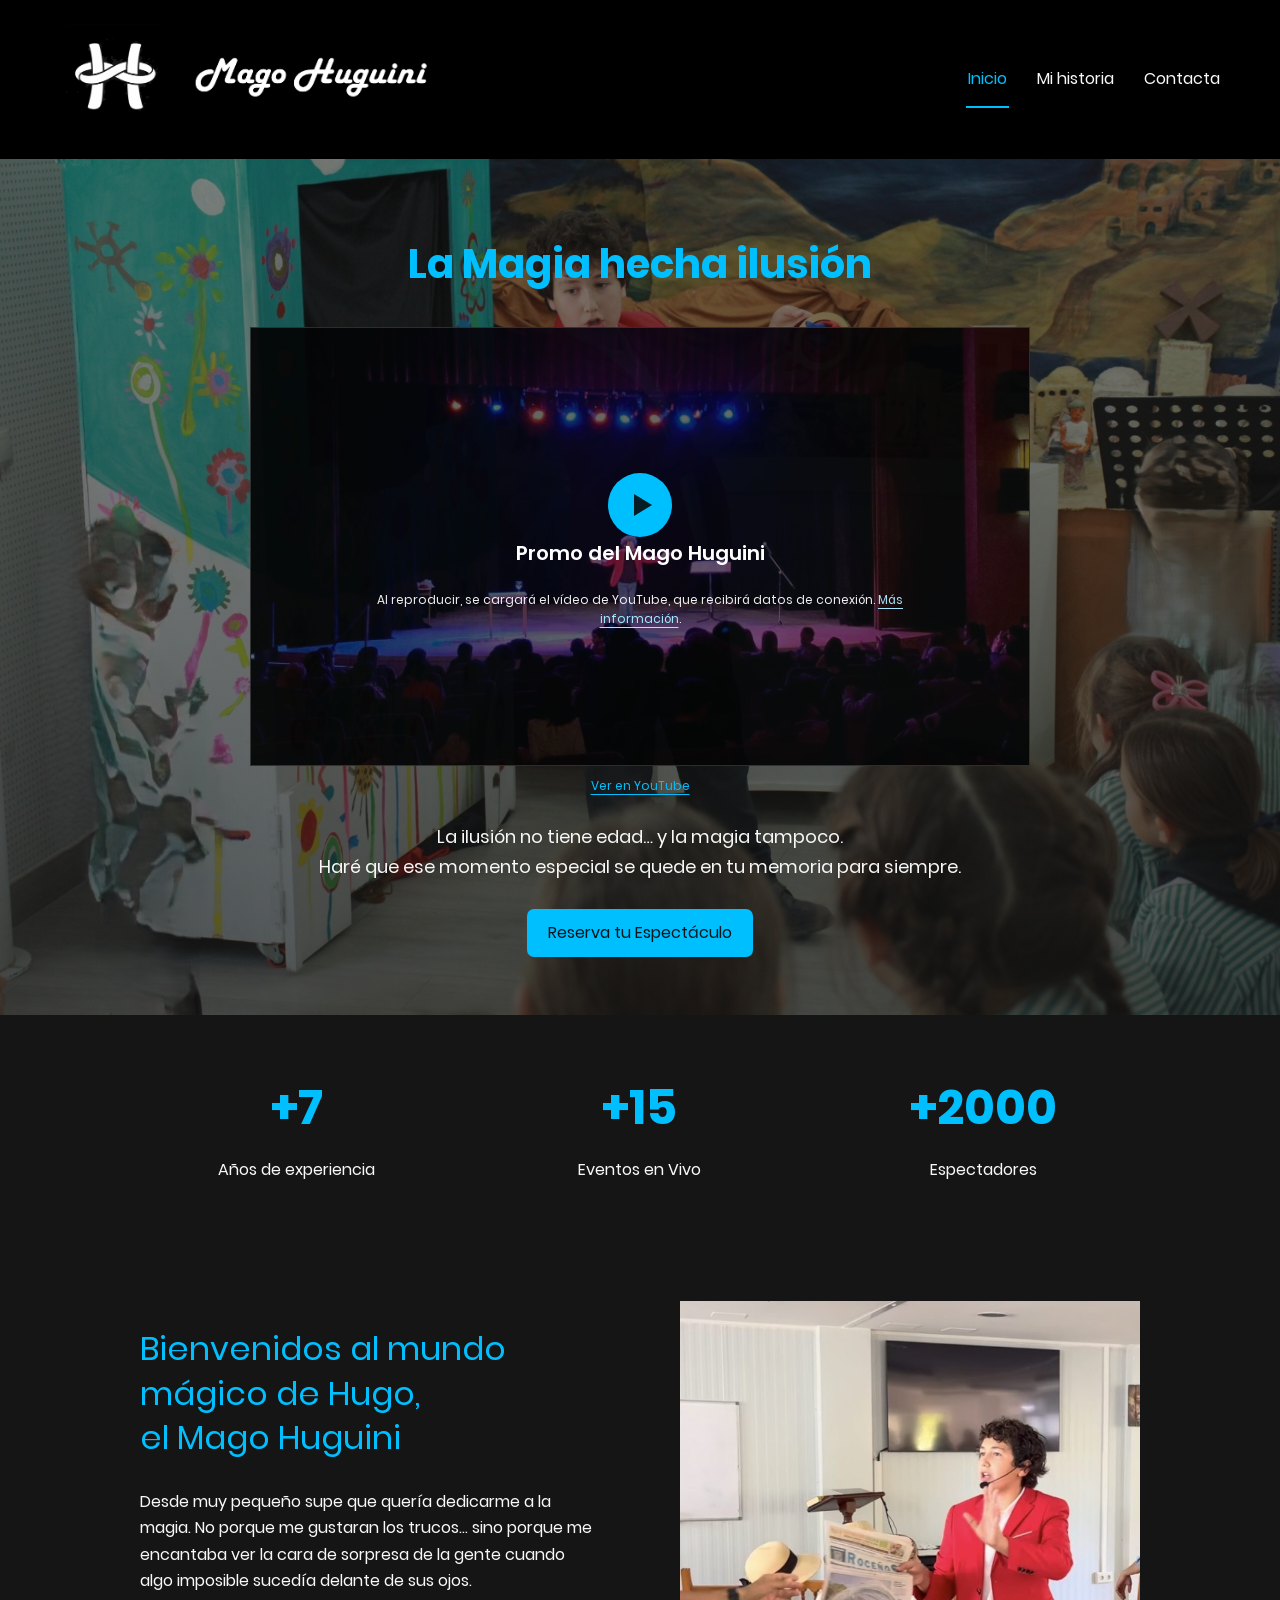
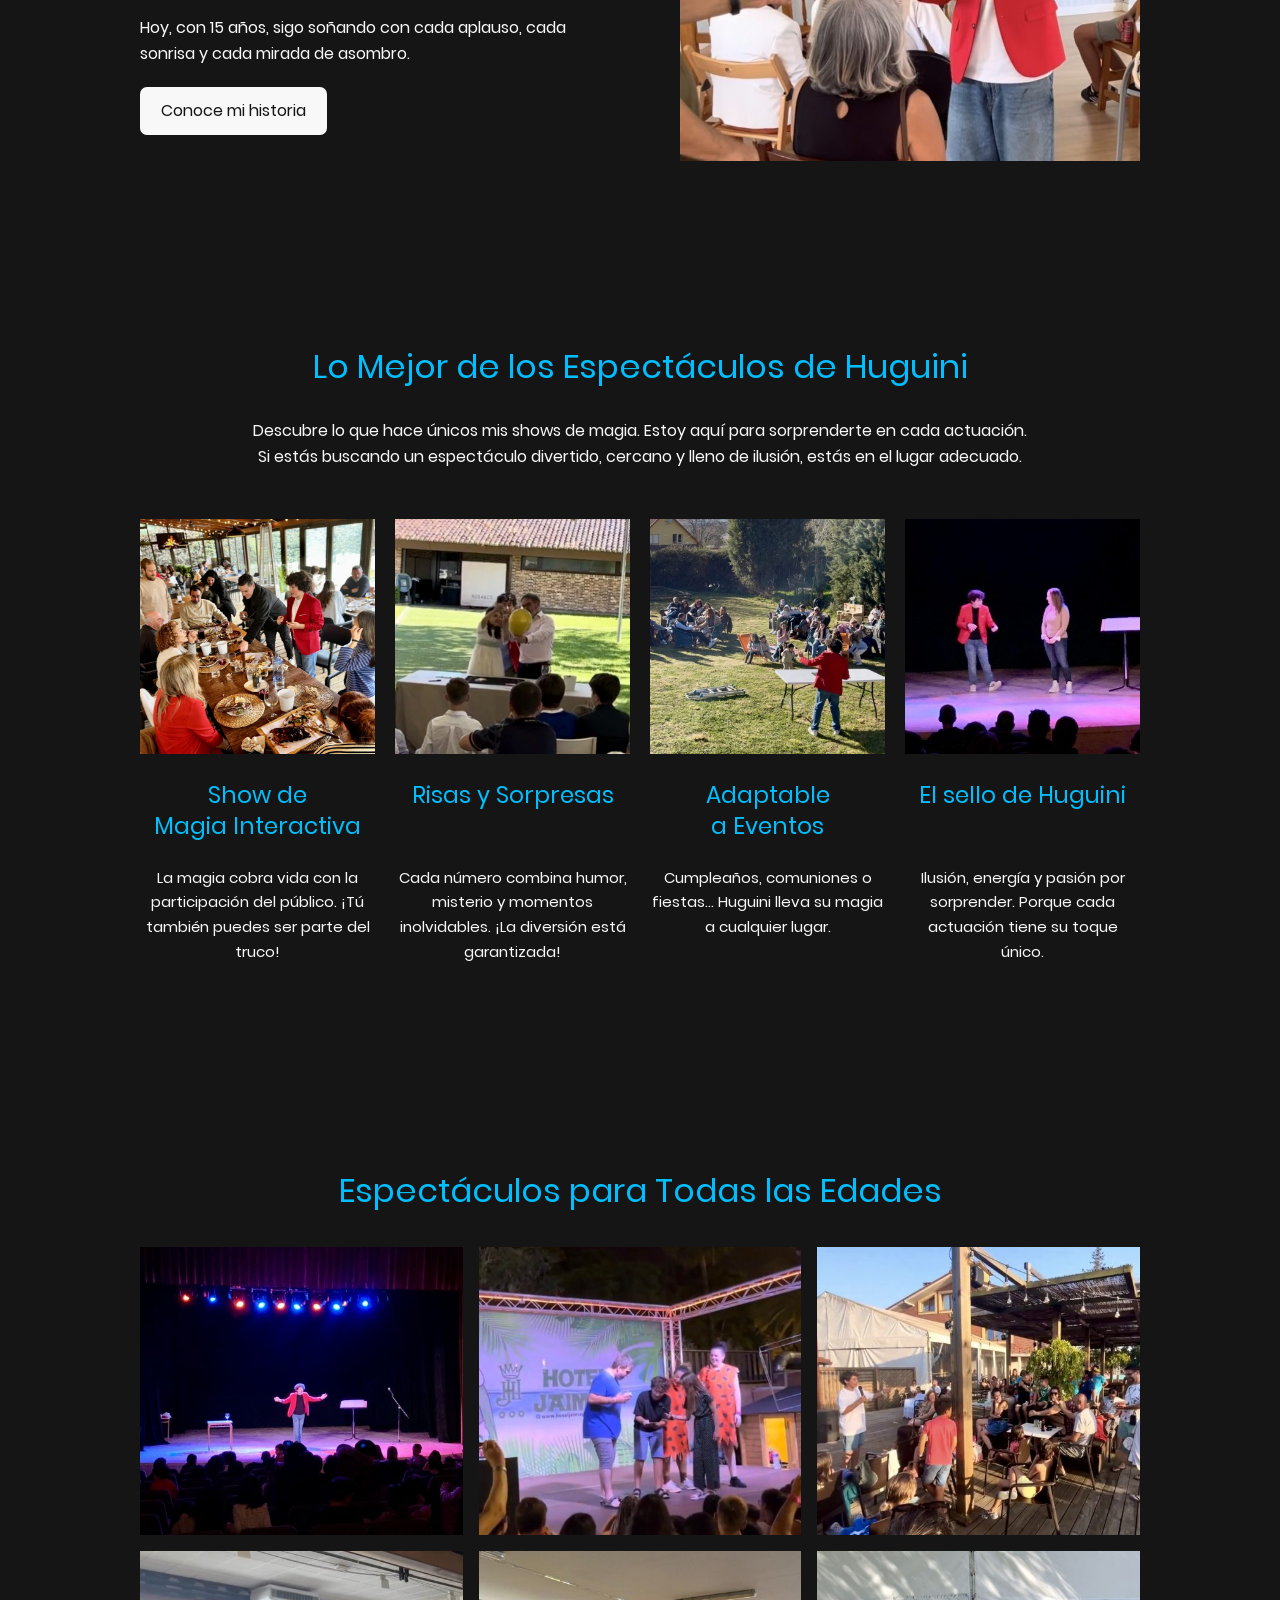
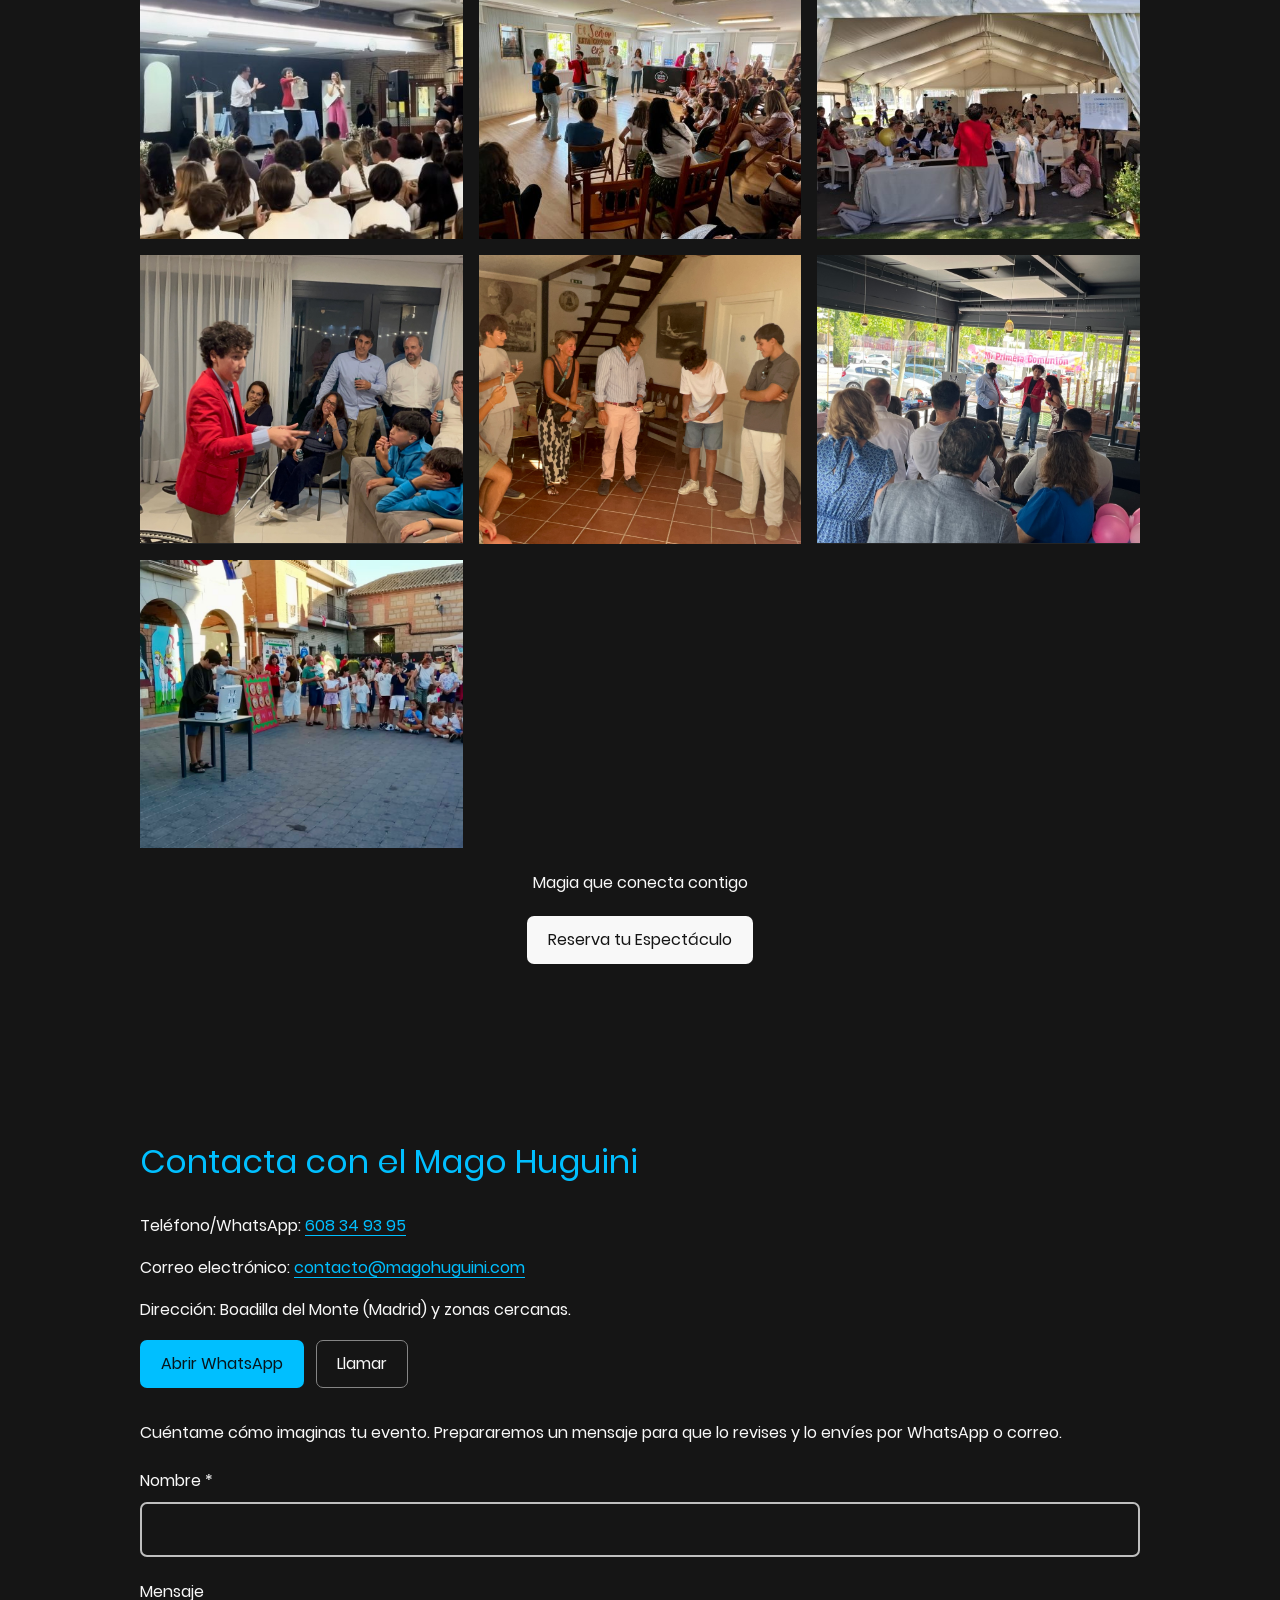
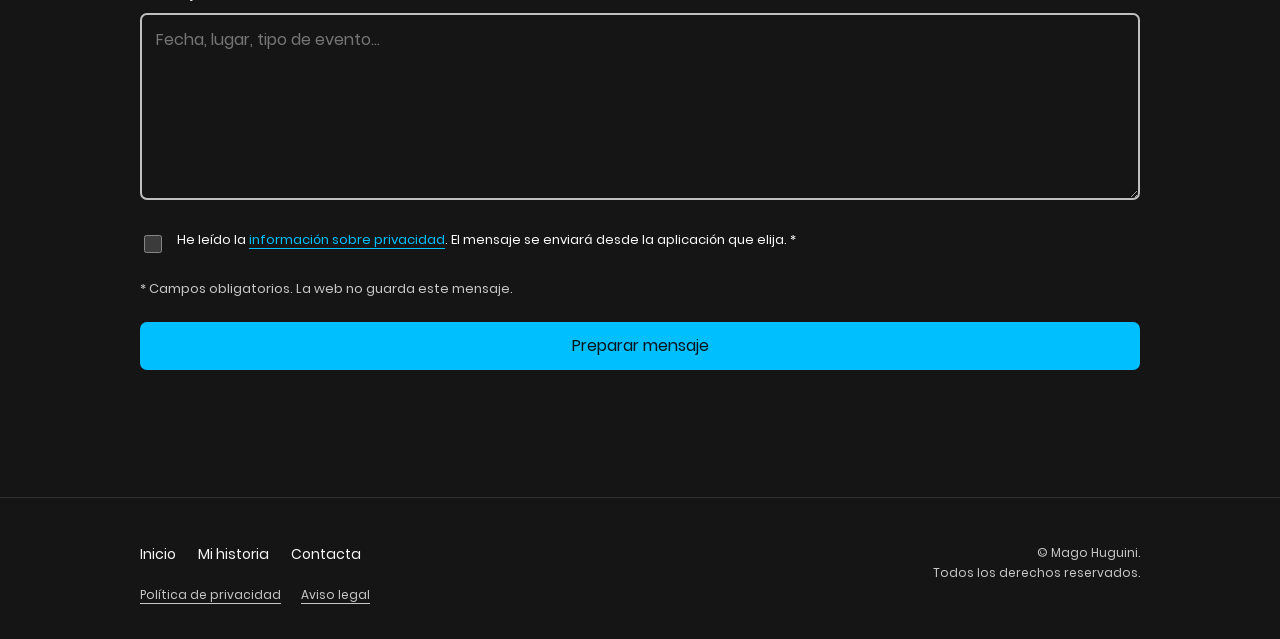
==== commit bb7f3570: "Restore the original website and add five selected photos" ====
--- a/index.html
+++ b/index.html
@@ -3,22 +3,20 @@
 <head>
   <meta charset="utf-8">
   <meta name="viewport" content="width=device-width, initial-scale=1">
-  <title>Mago Huguini · Magia, risas y celebraciones en Madrid</title>
-  <meta name="description" content="Magia con humor y participación para cumpleaños, comuniones y celebraciones. Hugo, alumno de la Gran Escuela de Magia Ana Tamariz. Boadilla y Madrid.">
-  <meta name="theme-color" content="#0c1012">
+  <title>Mago Huguini: espectáculos de magia para todas las edades</title>
+  <meta name="description" content="Descubre la magia de Huguini. Espectáculos para todas las edades, cumpleaños, comuniones y eventos en Boadilla del Monte y zonas cercanas.">
+  <meta name="theme-color" content="#151515">
   <meta name="referrer" content="strict-origin-when-cross-origin">
   <meta name="robots" content="index, follow, max-image-preview:large">
   <link rel="canonical" href="https://magohuguini.github.io/">
   <meta property="og:type" content="website">
   <meta property="og:locale" content="es_ES">
   <meta property="og:site_name" content="Mago Huguini">
-  <meta property="og:title" content="Mago Huguini · Magia, risas y celebraciones en Madrid">
-  <meta property="og:description" content="Magia con humor y participación para cumpleaños, comuniones y celebraciones. Hugo, alumno de la Gran Escuela de Magia Ana Tamariz. Boadilla y Madrid.">
+  <meta property="og:title" content="Mago Huguini: espectáculos de magia para todas las edades">
+  <meta property="og:description" content="Descubre la magia de Huguini. Espectáculos para todas las edades, cumpleaños, comuniones y eventos en Boadilla del Monte y zonas cercanas.">
   <meta property="og:url" content="https://magohuguini.github.io/">
-  <meta property="og:image" content="https://magohuguini.github.io/assets/img/huguini-magia-en-salon.jpg">
-  <meta property="og:image:width" content="1536">
-  <meta property="og:image:height" content="864">
-  <meta property="og:image:alt" content="Hugo hace magia ante un grupo de invitados en un salón">
+  <meta property="og:image" content="https://magohuguini.github.io/assets/img/social-preview.png">
+  <meta property="og:image:alt" content="Mago Huguini">
   <meta name="twitter:card" content="summary_large_image">
   <link rel="icon" href="/assets/img/favicon.ico" sizes="any">
   <link rel="icon" type="image/png" href="/assets/img/favicon-32x32.png" sizes="32x32">
@@ -29,91 +27,117 @@
 </head>
 <body>
   <a class="skip-link" href="#main">Saltar al contenido principal</a>
-  <header class="site-header wrap">
-    <a class="brand" href="/" aria-label="Mago Huguini · Inicio"><img src="/assets/img/logo-mago-huguini.png" width="911" height="279" alt="Mago Huguini"></a>
-    <button class="menu-button" type="button" data-menu-button aria-controls="site-navigation" aria-expanded="false">Menú <span aria-hidden="true">☰</span></button>
-    <nav class="site-nav" id="site-navigation" aria-label="Navegación principal">
-        <a href="/" aria-current="page">Inicio</a>
-        <a href="/#espectaculos">El espectáculo</a>
-        <a href="/mi-historia/">Mi historia</a>
-        <a href="/contacta/" class="nav-contact">Contacta</a>
-    </nav>
+  <header class="site-header">
+    <div class="header-inner">
+      <a class="brand" href="/" aria-label="Mago Huguini · Inicio"><img src="/assets/img/logo-mago-huguini.png" alt="Mago Huguini" width="911" height="279" class="" loading="eager" decoding="async" ></a>
+      <button class="menu-button" type="button" data-menu-button aria-expanded="false" aria-controls="site-navigation"><span class="menu-icon" aria-hidden="true">☰</span> Menú</button>
+      <nav id="site-navigation" class="site-nav" aria-label="Navegación principal">
+        <div class="nav-links"><a href="/" aria-current="page">Inicio</a>
+<a href="/mi-historia/">Mi historia</a>
+<a href="/contacta/">Contacta</a></div>
+      </nav>
+    </div>
   </header>
   <main id="main">
-    <!-- PORTADA: presentación, contacto y formación -->
-    <section class="hero wrap" aria-labelledby="hero-title">
-      <div><p class="eyebrow kicker">Magia para celebraciones · Madrid</p>
-        <h1 id="hero-title">Tu gente.<br>Unas risas.<br>Y mucha <em>magia.</em></h1>
-        <p class="hero-copy">Soy Hugo. Hago magia con humor y muchas ganas de que tus invitados se metan en el juego. Para que, después de la celebración, todavía haya alguien diciendo: «¿Pero cómo lo ha hecho?».</p>
-        <div class="hero-actions"><a class="button" href="/contacta/">Cuéntame tu plan <span class="arrow" aria-hidden="true">→</span></a><a class="text-link" href="#espectaculos">Así es el espectáculo</a></div>
-        <p class="formation-note">Alumno de la<strong>Gran Escuela de Magia Ana Tamariz</strong></p>
+    <!-- PORTADA: título, vídeo y presentación -->
+    <section class="hero hero-home">
+      <div class="container">
+        <h1>La Magia hecha ilusión</h1>
+        <div class="video-shell" data-video-id="4uBczNQgl70" data-video-title="Promo del Mago Huguini">
+      <div class="video-frame">
+        <div class="video-cover">
+          <img src="/assets/img/galeria-inicio-01.jpg" alt="" width="809" height="455" class="video-poster" loading="eager" decoding="async" >
+          <div style="position:relative">
+            <button type="button" class="video-play" data-play-video hidden aria-label="Aceptar YouTube y reproducir: Promo del Mago Huguini"><span class="play-icon" aria-hidden="true"></span><span class="video-title">Promo del Mago Huguini</span></button>
+            <noscript><p class="video-title">Promo del Mago Huguini</p></noscript>
+            <p class="video-note">Al reproducir, se cargará el vídeo de YouTube, que recibirá datos de conexión. <a href="/contacta/politica-de-privacidad/#videos">Más información</a>.</p>
+          </div>
+        </div>
       </div>
-      <figure class="stage">
-        <a href="/assets/img/huguini-magia-en-salon.jpg" data-gallery="actuaciones" aria-label="Ampliar: Hugo hace magia con su chaqueta roja ante un grupo de invitados en un salón"><img src="/assets/img/huguini-magia-en-salon.jpg" width="1536" height="864" alt="Hugo hace magia con su chaqueta roja ante un grupo de invitados en un salón" class="stage-image" loading="eager" decoding="async" fetchpriority="high"></a>
-        <a class="play" href="#video" aria-label="Ver el vídeo de Huguini en acción"><svg viewBox="0 0 20 20" aria-hidden="true"><path d="M5 2l13 8L5 18Z" fill="currentColor"/></svg><span>Verme en acción</span></a>
-        <figcaption><span>Las caras lo dicen todo.</span><span>Huguini / En directo</span></figcaption>
-      </figure>
-    </section>
-    <div class="interval wrap" aria-label="Magia para tus celebraciones"><span>Cumpleaños</span><span>Comuniones</span><span>Celebraciones</span><span>Para todas las edades</span></div>
-    <!-- EL ESPECTÁCULO: público, humor y participación -->
-    <section class="experience wrap" id="espectaculos" aria-labelledby="experience-title">
-      <p class="kicker">01 / El espectáculo</p>
-      <div class="section-head"><h2 id="experience-title">Aquí se viene<br>a <em>pasarlo bien.</em></h2><p>Me gusta hablar con el público, jugar con sus reacciones y hacer que se sienta parte de lo que está pasando. Cada grupo le da su punto a la actuación.</p></div>
-      <div class="formats">
-        <article class="format"><span class="format-num">01</span><h3>Magia muy cerca.</h3><p>Cartas, objetos y cosas que pasan delante de tus ojos. Puedes mirar todo lo que quieras: esa es parte de la gracia.</p></article>
-        <article class="format"><span class="format-num">02</span><h3>El público se apunta.</h3><p>Niños, adultos y quien mira con cara de «a mí no me engañas». Me gusta que todos estén a gusto y entren en el juego.</p></article>
-        <article class="format"><span class="format-num">03</span><h3>Para contarlo después.</h3><p>Un cumpleaños, una comunión o una reunión con tu gente. La idea es que la magia sea uno de esos momentos que recordáis juntos.</p></article>
+      <div class="video-tools"><a href="https://www.youtube.com/watch?v=4uBczNQgl70" target="_blank" rel="noopener noreferrer">Ver en YouTube</a><button type="button" class="text-button" data-stop-video hidden>Desactivar vídeo</button></div>
+    </div>
+        <p class="hero-copy">La ilusión no tiene edad… y la magia tampoco.<br>Haré que ese momento especial se quede en tu memoria para siempre.</p>
+        <a class="button" href="/contacta/">Reserva tu Espectáculo</a>
       </div>
     </section>
-    <!-- FOTOS: una única toma del salón; el resto son celebraciones diferentes -->
-    <section class="moments" id="fotos" aria-labelledby="moments-title"><div class="wrap">
-      <div class="gallery-heading"><div><p class="kicker">02 / En buena compañía</p><h2 id="moments-title">Mira <em>las caras.</em></h2></div><p>Gente alrededor, risas y toda la atención puesta en lo que va a pasar. Así son mis actuaciones.</p></div>
-      <div class="gallery">
-        <figure><a href="/assets/img/magia-interactiva.jpg" data-gallery="actuaciones" aria-label="Ampliar: Hugo hace magia junto a una mesa de invitados"><img src="/assets/img/magia-interactiva.jpg" width="768" height="768" alt="Hugo hace magia junto a una mesa de invitados" class="" loading="lazy" decoding="async"></a><figcaption><b>01</b><span>Magia entre el público.</span></figcaption></figure>
-        <figure><a href="/assets/img/huguini-comunion.jpg" data-gallery="actuaciones" aria-label="Ampliar: Hugo actúa con dos participantes ante los invitados de una comunión"><img src="/assets/img/huguini-comunion.jpg" width="1536" height="864" alt="Hugo actúa con dos participantes ante los invitados de una comunión" class="" loading="lazy" decoding="async"></a><figcaption><b>02</b><span>Todos pendientes en una comunión.</span></figcaption></figure>
-        <figure><a href="/assets/img/huguini-magia-en-plaza.jpg" data-gallery="actuaciones" aria-label="Ampliar: Hugo actúa en una plaza ante un grupo de adultos y niños"><img src="/assets/img/huguini-magia-en-plaza.jpg" width="1600" height="800" alt="Hugo actúa en una plaza ante un grupo de adultos y niños" class="" loading="lazy" decoding="async"></a><figcaption><b>03</b><span>Una tarde de magia en la plaza.</span></figcaption></figure>
+    <div class="container stats" aria-label="La magia de Huguini en cifras">
+      <div><span class="stat-number">+7</span><span class="stat-label">Años de experiencia</span></div>
+      <div><span class="stat-number">+15</span><span class="stat-label">Eventos en Vivo</span></div>
+      <div><span class="stat-number">+2000</span><span class="stat-label">Espectadores</span></div>
+    </div>
+    <!-- PRESENTACIÓN -->
+    <section class="section container split">
+      <div>
+        <h2>Bienvenidos al mundo mágico de Hugo, el Mago Huguini</h2>
+        <p>Desde muy pequeño supe que quería dedicarme a la magia. No porque me gustaran los trucos… sino porque me encantaba ver la cara de sorpresa de la gente cuando algo imposible sucedía delante de sus ojos.</p>
+        <p>Hoy, con 15 años, sigo soñando con cada aplauso, cada sonrisa y cada mirada de asombro.</p>
+        <a class="button button-light" href="/mi-historia/">Conoce mi historia</a>
       </div>
-    </div></section>
-    <!-- HUGO: juventud, soltura con el público y escuela -->
-    <section class="story" id="historia" aria-labelledby="story-title"><div class="wrap story-grid">
-      <figure class="story-photo"><img src="/assets/img/retrato-huguini.jpg" width="768" height="768" alt="Hugo con su chaqueta roja durante una actuación" class="" loading="lazy" decoding="async"><figcaption>Hugo, el Mago Huguini.</figcaption></figure>
-      <div><p class="kicker">03 / El de la chaqueta roja</p><h2 id="story-title">Soy Hugo.<br>Y sí, <em>soy el mago.</em></h2>
-        <p>Soy un mago joven y me encanta estar delante del público. Me sale natural hablar con la gente, hacerla participar y disfrutar con sus reacciones.</p>
-        <p>Empecé con seis años. Desde entonces, mi familia ha visto unos cuantos ensayos y yo he ido sumando actuaciones, juegos y muchas ganas de seguir aprendiendo.</p>
-        <div class="school-callout"><p class="school-label">Donde sigo formándome</p><strong>Gran Escuela de Magia<br>Ana Tamariz</strong></div>
-        <a class="text-link" href="/mi-historia/">Te cuento cómo empecé <span class="arrow" aria-hidden="true">→</span></a>
+      <img src="/assets/img/retrato-huguini.jpg" alt="Hugo, el Mago Huguini, durante una actuación" width="768" height="768" class="portrait" loading="lazy" decoding="async" >
+    </section>
+    <!-- ESPECTÁCULOS -->
+    <section class="section container">
+      <div class="section-intro"><h2>Lo Mejor de los Espectáculos de Huguini</h2><p>Descubre lo que hace únicos mis shows de magia. Estoy aquí para sorprenderte en cada actuación.<br>Si estás buscando un espectáculo divertido, cercano y lleno de ilusión, estás en el lugar adecuado.</p></div>
+      <div class="features"><article class="feature"><img src="/assets/img/magia-interactiva.jpg" alt="Show de Magia Interactiva" width="768" height="768" class="" loading="lazy" decoding="async" ><h3>Show de Magia Interactiva</h3><p>La magia cobra vida con la participación del público. ¡Tú también puedes ser parte del truco!</p></article>
+<article class="feature"><img src="/assets/img/risas-y-sorpresas.jpg" alt="Risas y Sorpresas" width="596" height="596" class="" loading="lazy" decoding="async" ><h3>Risas y Sorpresas</h3><p>Cada número combina humor, misterio y momentos inolvidables. ¡La diversión está garantizada!</p></article>
+<article class="feature"><img src="/assets/img/eventos.jpg" alt="Adaptable a Eventos" width="768" height="768" class="" loading="lazy" decoding="async" ><h3>Adaptable a Eventos</h3><p>Cumpleaños, comuniones o fiestas… Huguini lleva su magia a cualquier lugar.</p></article>
+<article class="feature"><img src="/assets/img/sello-huguini.jpg" alt="El sello de Huguini" width="405" height="405" class="" loading="lazy" decoding="async" ><h3>El sello de Huguini</h3><p>Ilusión, energía y pasión por sorprender. Porque cada actuación tiene su toque único.</p></article></div>
+    </section>
+    <!-- GALERÍA DE ACTUACIONES -->
+    <section class="section container center">
+      <h2>Espectáculos para Todas las Edades</h2>
+      <div class="gallery ">
+  <a href="/assets/img/galeria-inicio-01.jpg" data-gallery="actuaciones" aria-label="Ampliar: Mago Huguini en un escenario ante el público"><img src="/assets/img/galeria-inicio-01.jpg" alt="Mago Huguini en un escenario ante el público" width="809" height="455" class="" loading="lazy" decoding="async" style="object-position:47% 56%"></a>
+  <a href="/assets/img/galeria-inicio-02.jpg" data-gallery="actuaciones" aria-label="Ampliar: Un espectáculo de Huguini con participación del público"><img src="/assets/img/galeria-inicio-02.jpg" alt="Un espectáculo de Huguini con participación del público" width="763" height="455" class="" loading="lazy" decoding="async" style="object-position:58% 63%"></a>
+  <a href="/assets/img/galeria-inicio-03.jpg" data-gallery="actuaciones" aria-label="Ampliar: Magia al aire libre en una celebración"><img src="/assets/img/galeria-inicio-03.jpg" alt="Magia al aire libre en una celebración" width="798" height="455" class="" loading="lazy" decoding="async" style="object-position:31% 49%"></a>
+  <a href="/assets/img/galeria-inicio-04.jpg" data-gallery="actuaciones" aria-label="Ampliar: El público participa en un espectáculo de magia"><img src="/assets/img/galeria-inicio-04.jpg" alt="El público participa en un espectáculo de magia" width="791" height="455" class="" loading="lazy" decoding="async" style="object-position:59% 50%"></a>
+  <a href="/assets/img/galeria-inicio-05.jpg" data-gallery="actuaciones" aria-label="Ampliar: Una actuación de magia para todas las edades"><img src="/assets/img/galeria-inicio-05.jpg" alt="Una actuación de magia para todas las edades" width="809" height="455" class="" loading="lazy" decoding="async" style="object-position:57% 53%"></a>
+  <a href="/assets/img/galeria-inicio-06.jpg" data-gallery="actuaciones" aria-label="Ampliar: Huguini actúa en un evento bajo una carpa"><img src="/assets/img/galeria-inicio-06.jpg" alt="Huguini actúa en un evento bajo una carpa" width="809" height="455" class="" loading="lazy" decoding="async" style="object-position:36% 63%"></a>
+  <a href="/assets/img/huguini-magia-en-salon.jpg" data-gallery="actuaciones" aria-label="Ampliar: Huguini haciendo magia en una celebración familiar"><img src="/assets/img/huguini-magia-en-salon.jpg" alt="Huguini haciendo magia en una celebración familiar" width="1536" height="864" loading="lazy" decoding="async"></a>
+  <a href="/assets/img/huguini-cartas-entre-amigos.jpg" data-gallery="actuaciones" aria-label="Ampliar: Un juego de cartas de Huguini entre los invitados"><img src="/assets/img/huguini-cartas-entre-amigos.jpg" alt="Un juego de cartas de Huguini entre los invitados" width="3520" height="1980" loading="lazy" decoding="async"></a>
+  <a href="/assets/img/huguini-comunion.jpg" data-gallery="actuaciones" aria-label="Ampliar: Huguini con dos participantes durante una comunión"><img src="/assets/img/huguini-comunion.jpg" alt="Huguini con dos participantes durante una comunión" width="1536" height="864" loading="lazy" decoding="async"></a>
+  <a href="/assets/img/huguini-magia-en-plaza.jpg" data-gallery="actuaciones" aria-label="Ampliar: Huguini actuando ante el público en una plaza"><img src="/assets/img/huguini-magia-en-plaza.jpg" alt="Huguini actuando ante el público en una plaza" width="1600" height="800" loading="lazy" decoding="async" style="object-position:35% 50%"></a>
+</div>
+      <p>Magia que conecta contigo</p>
+      <a class="button button-light" href="/contacta/">Reserva tu Espectáculo</a>
+    </section>
+    <!-- CONTACTO -->
+    <section class="section contact-section container" id="contacto">
+      <h2>Contacta con el Mago Huguini</h2>
+      <div class="contact-details">
+      <p>Teléfono/WhatsApp: <a href="tel:+34608349395">608 34 93 95</a></p>
+      <p>Correo electrónico: <a href="mailto:contacto@magohuguini.com">contacto@magohuguini.com</a></p>
+      <p>Dirección: Boadilla del Monte (Madrid) y zonas cercanas.</p>
+      <div class="button-row"><a class="button" href="https://wa.me/34608349395" target="_blank" rel="noopener noreferrer">Abrir WhatsApp</a><a class="button button-outline" href="tel:+34608349395">Llamar</a></div>
+    </div>
+      <form class="contact-form" data-contact-form data-phone="34608349395" data-email="contacto@magohuguini.com" hidden>
+      <p>Cuéntame cómo imaginas tu evento. Prepararemos un mensaje para que lo revises y lo envíes por WhatsApp o correo.</p>
+      <div class="field"><label for="home-name">Nombre *</label><input id="home-name" data-contact-name type="text" maxlength="80" autocomplete="given-name" required></div>
+      <div class="field"><label for="home-message">Mensaje</label><textarea id="home-message" data-contact-message rows="6" maxlength="1400" placeholder="Fecha, lugar, tipo de evento…"></textarea></div>
+      <label class="consent-label" for="home-privacy"><input id="home-privacy" type="checkbox" required><span>He leído la <a href="/contacta/politica-de-privacidad/">información sobre privacidad</a>. El mensaje se enviará desde la aplicación que elija. *</span></label>
+      <p class="field-help">* Campos obligatorios. La web no guarda este mensaje.</p>
+      <button class="button form-submit" type="submit">Preparar mensaje</button>
+      <section class="contact-result" data-contact-result hidden aria-live="polite" aria-atomic="true">
+        <h3 tabindex="-1">Tu mensaje está preparado</h3>
+        <p>Elige cómo quieres enviarlo:</p>
+        <p class="message-preview" data-message-preview></p>
+        <div class="button-row"><a class="button" data-whatsapp-draft target="_blank" rel="noopener noreferrer">Continuar en WhatsApp</a><a class="button button-light" data-email-draft>Abrir en mi correo</a></div>
+        <p class="muted">Todavía no se ha enviado. Revisa y confirma el envío en WhatsApp o en tu aplicación de correo.</p>
+      </section>
+    </form>
+    <noscript><p>Puedes contactar directamente por teléfono, WhatsApp o correo usando los enlaces anteriores.</p></noscript>
+    </section>
+  </main>
+  <footer class="site-footer">
+    <div class="container footer-inner">
+      <div>
+        <nav class="footer-links" aria-label="Navegación del pie de página"><a href="/" aria-current="page">Inicio</a>
+<a href="/mi-historia/">Mi historia</a>
+<a href="/contacta/">Contacta</a></nav>
+        <div class="footer-legal"><a href="/contacta/politica-de-privacidad/">Política de privacidad</a><a href="/contacta/aviso-legal/">Aviso legal</a></div>
       </div>
-    </div></section>
-    <section class="video-section wrap" id="video" aria-labelledby="video-title"><div class="video-grid">
-      <div><p class="kicker">04 / Dale al play</p><h2 id="video-title">Mejor<br><em>si lo ves.</em></h2><p class="video-intro">Un poco de lo que pasa cuando saco la baraja y el público se apunta.</p></div>
-      <div class="video-shell" data-video-id="4uBczNQgl70" data-video-title="Huguini en acción">
-        <div class="video-frame"><div class="video-cover">
-          <img src="/assets/img/galeria-inicio-01.jpg" width="809" height="455" alt="" class="video-poster" loading="lazy" decoding="async">
-          <div class="video-overlay"><button type="button" class="video-play" data-play-video hidden aria-label="Aceptar YouTube y reproducir: Huguini en acción"><span class="play-icon" aria-hidden="true"></span><span class="video-title">Huguini en acción</span></button>
-            <noscript><p class="video-title">Huguini en acción</p></noscript>
-            <p class="video-note">Al reproducir, se carga YouTube, que recibe datos de conexión. <a href="/contacta/politica-de-privacidad/#videos">Más información</a>.</p>
-          </div>
-        </div></div>
-        <div class="video-tools"><a href="https://www.youtube.com/watch?v=4uBczNQgl70" target="_blank" rel="noopener noreferrer">Ver en YouTube ↗</a><button type="button" class="text-button" data-stop-video hidden>Desactivar vídeo</button></div>
-      </div>
-    </div></section>
-    <section class="contact wrap" id="contacto" aria-labelledby="contact-title">
-      <p class="kicker">05 / Tu celebración</p>
-      <div class="contact-grid"><h2 id="contact-title">¿Qué<br><em>celebramos?</em></h2>
-        <div><p class="contact-intro">Cuéntame la fecha, el lugar y quiénes vais a estar. Hablamos y vemos cómo encajar la magia en tu celebración.</p>
-          <a class="button" href="https://wa.me/34608349395" target="_blank" rel="noopener noreferrer">Escríbeme por WhatsApp <span class="arrow" aria-hidden="true">→</span></a>
-          <div class="contact-direct"><a href="tel:+34608349395">608 34 93 95</a><a href="mailto:contacto@magohuguini.com">contacto@magohuguini.com</a><a href="/contacta/">Más formas de contactar →</a></div>
-        </div>
-      </div>
-    </section>
-
-  </main>
-  <footer class="site-footer wrap">
-    <div><a class="footer-name" href="/">Mago Huguini.</a><p>Boadilla del Monte · Madrid y alrededores</p></div>
-    <div><nav class="footer-links" aria-label="Navegación del pie de página"><a href="/" aria-current="page">Inicio</a>
-        <a href="/mi-historia/">Mi historia</a>
-        <a href="/contacta/">Contacta</a></nav><div class="footer-legal"><a href="/contacta/politica-de-privacidad/">Política de privacidad</a><a href="/contacta/aviso-legal/">Aviso legal</a></div></div>
-    <p class="copyright">© Mago Huguini.<br>Todos los derechos reservados.</p>
+      <p class="copyright">© Mago Huguini.<br>Todos los derechos reservados.</p>
+    </div>
   </footer>
 </body>
 </html>
--- a/assets/site.css
+++ b/assets/site.css
@@ -1,30 +1,152 @@
-@font-face{font-family:Poppins;src:url('/assets/fonts/Poppins-latin_latin-ext-regular.woff2') format('woff2');font-weight:400;font-display:swap}
-    @font-face{font-family:Poppins;src:url('/assets/fonts/Poppins-latin_latin-ext-600.woff2') format('woff2');font-weight:600;font-display:swap}
-    :root{--ink:#0c1012;--panel:#141a1d;--white:#f1f0e9;--muted:#a9b2b7;--blue:#a8e3ec;--line:#354046}
-    *{box-sizing:border-box}html{scroll-behavior:smooth;scroll-padding-top:30px}body{margin:0;background:var(--ink);color:var(--white);font-family:Poppins,Arial,sans-serif;font-size:14px;line-height:1.8}a{color:inherit;text-decoration:none}button{font:inherit}img{max-width:100%;display:block;height:auto}h1,h2,h3,p,figure{margin:0}h1,h2{font-family:Georgia,'Times New Roman',serif;font-weight:400;line-height:1.05;letter-spacing:-.045em}h1 em,h2 em{font-weight:400;color:var(--blue)}a:focus-visible,button:focus-visible{outline:3px solid var(--blue);outline-offset:6px}.wrap{max-width:1280px;width:calc(100% - 112px);margin:auto}.kicker{font-size:10px;letter-spacing:.2em;text-transform:uppercase;font-weight:600}.arrow{font-family:Arial,sans-serif;font-size:23px;line-height:1}.preview{min-height:35px;background:#e8e8e3;color:#313a3f;font-size:10px;letter-spacing:.07em}.preview .wrap{display:flex;align-items:center;justify-content:space-between;gap:12px;min-height:35px}.preview a{border-bottom:1px solid #7d8586}.skip-link{position:absolute;left:18px;top:-100px;padding:12px;background:var(--blue);color:var(--ink);z-index:10}.skip-link:focus{top:40px}.site-header{display:flex;align-items:center;justify-content:space-between;gap:30px;min-height:110px;border-bottom:1px solid var(--line)}.brand{width:238px;flex-shrink:0}.brand img{width:100%;mix-blend-mode:screen}.site-nav{display:flex;align-items:center;gap:32px}.site-nav a{font-size:12px}.site-nav a:hover{color:var(--blue)}.site-nav .nav-contact{border:1px solid #59666d;padding:10px 19px}.menu-button{display:none}.hero{display:grid;grid-template-columns:.94fr 1.18fr;gap:38px;padding-top:65px;padding-bottom:62px;align-items:center}.eyebrow{display:flex;gap:11px;align-items:center;color:var(--blue);margin-bottom:23px}.eyebrow:before{content:'';width:6px;height:6px;background:var(--blue);border-radius:50%}h1{font-size:clamp(48px,5.15vw,76px);line-height:1.02}.hero-copy{max-width:355px;color:var(--muted);font-size:13px;line-height:1.9;margin-top:25px}.hero-actions{display:flex;align-items:center;flex-wrap:wrap;gap:23px;margin-top:31px}.button{display:inline-flex;align-items:center;justify-content:space-between;gap:30px;background:var(--blue);color:var(--ink);font-weight:600;font-size:11px;letter-spacing:.01em;padding:16px 21px;min-height:52px;transition:background .2s}.button:hover{background:#d8f6fa}.text-link{font-size:11px;border-bottom:1px solid #728086;padding:7px 0}.text-link:hover{color:var(--blue);border-color:var(--blue)}.stage{position:relative;margin-top:10px;padding:13px 0 0 13px}.stage:before{position:absolute;content:'';left:0;top:0;width:83px;height:83px;border-left:1px solid #6a8e97;border-top:1px solid #6a8e97}.stage-image{aspect-ratio:1.4;object-fit:cover;object-position:48% 52%;width:100%;filter:saturate(.85)}.stage figcaption{display:flex;justify-content:space-between;gap:20px;padding:16px 0 0 128px;color:var(--muted);font-size:10px;line-height:1.6}.play{position:absolute;left:-14px;bottom:0;width:112px;height:112px;border-radius:50%;background:var(--blue);color:var(--ink);display:flex;flex-direction:column;align-items:center;justify-content:center;gap:6px;border:8px solid var(--ink);font-size:9px;line-height:1.3;transition:transform .2s}.play:hover{transform:scale(1.04)}.play svg{width:17px;height:17px;margin-top:3px}.hero-note{display:flex;align-items:center;gap:11px;font-size:10px;color:#89969d;margin-top:35px}.hero-note:before{content:'';height:1px;width:22px;background:#5c6a72}.interval{border-top:1px solid var(--line);border-bottom:1px solid var(--line);display:flex;justify-content:space-between;align-items:center;gap:15px;min-height:69px;font-size:10px;text-transform:uppercase;letter-spacing:.16em;color:#c3cdd1}.interval span+span:before{content:'✦';color:var(--blue);font-size:14px;margin-right:35px}.experience{padding:95px 0 90px}.section-head{display:grid;grid-template-columns:1.4fr 1fr;gap:55px;align-items:end;margin-top:22px}.section-head h2{font-size:clamp(39px,4.1vw,59px);max-width:600px}.section-head>p{max-width:340px;justify-self:end;color:var(--muted);font-size:13px}.formats{display:grid;grid-template-columns:repeat(3,1fr);gap:40px;margin-top:50px}.format{border-top:1px solid #536167;padding-top:20px}.format-num{color:var(--blue);font-size:11px;letter-spacing:.1em}.format h3{font-size:20px;font-family:Georgia,'Times New Roman',serif;font-weight:400;margin:20px 0 10px;letter-spacing:-.02em}.format p{color:var(--muted);font-size:12px;max-width:310px}.moments{background:var(--panel);padding:80px 0 88px}.gallery-heading{display:flex;align-items:end;justify-content:space-between;gap:30px;margin-bottom:35px}.gallery-heading h2{font-size:46px;margin-top:17px}.gallery-heading>p{font-size:12px;color:var(--muted);max-width:235px}.gallery{display:grid;grid-template-columns:1.05fr 1fr 1fr;gap:18px;align-items:start}.gallery img{width:100%;height:235px;object-fit:cover;transition:filter .2s}.gallery a:hover img{filter:brightness(1.1)}.gallery figure:nth-child(2){margin-top:44px}.gallery figure:nth-child(3){margin-top:88px}.gallery figcaption{font-size:10px;display:flex;gap:15px;padding-top:12px;color:var(--muted)}.gallery figcaption b{font-weight:400;color:var(--blue)}.story{background:var(--white);color:var(--ink);padding:90px 0}.story-grid{display:grid;grid-template-columns:.86fr 1fr;gap:100px;align-items:center}.story-photo{position:relative;max-width:435px}.story-photo>img{aspect-ratio:4/4.5;width:100%;object-fit:cover;object-position:57% 45%}.story-photo figcaption{font-size:10px;padding-top:12px;color:#62696c}.story h2{font-size:clamp(42px,4.3vw,62px);margin-top:20px;max-width:510px}.story p{font-size:13px;color:#505c60;max-width:440px;margin-top:24px}.story .signature{font-family:Georgia,'Times New Roman',serif;font-style:italic;font-size:25px;color:var(--ink);margin-top:25px}.story .small{margin-top:3px;font-size:10px;letter-spacing:.12em;text-transform:uppercase}.contact{padding:90px 0}.contact-grid{display:grid;grid-template-columns:1.15fr 1fr;gap:80px;align-items:center;margin-top:26px}.contact h2{font-size:clamp(58px,6vw,88px)}.contact-intro{color:var(--muted);font-size:13px;max-width:340px;margin-bottom:28px}.contact-direct{display:flex;flex-wrap:wrap;gap:9px 25px;margin-top:26px;font-size:11px;color:#c7d0d4}.contact-direct a{border-bottom:1px solid #506067}.footer{border-top:1px solid var(--line);padding:28px 0 35px;display:flex;justify-content:space-between;gap:20px;align-items:center;color:#87959d;font-size:10px}.footer-name{font-family:Georgia,'Times New Roman',serif;font-size:24px;color:var(--white)}
-    @media(min-width:1500px){.hero{padding-top:80px;padding-bottom:80px}.stage-image{aspect-ratio:1.45}}
-    @media(max-width:1100px){.wrap{width:calc(100% - 64px)}.hero{gap:28px}.site-nav{gap:22px}.brand{width:205px}.stage figcaption{padding-left:98px}.play{width:96px;height:96px;left:-8px}.interval span+span:before{margin-right:16px}.story-grid{gap:55px}.contact-grid{gap:40px}.gallery img{height:200px}}
-    @media(max-width:800px){.wrap{width:calc(100% - 40px)}.site-header{min-height:90px;flex-wrap:wrap;gap:0}.brand{width:195px}.has-js .menu-button{display:block;padding:9px 0 9px 15px;background:transparent;border:0;color:var(--white);font-size:11px}.menu-button span{display:inline-block;margin-left:7px;font-size:20px;vertical-align:middle}.site-nav{width:100%;display:flex;flex-wrap:wrap;padding:5px 0 20px;gap:16px 25px}.site-nav.is-open{display:flex}.site-nav .nav-contact{padding:7px 12px}.hero{padding-top:38px;padding-bottom:36px;grid-template-columns:1fr;gap:36px}.hero h1{font-size:clamp(51px,8.6vw,70px)}.hero-copy{max-width:430px;margin-top:22px}.hero-actions{margin-top:25px}.hero-note{margin-top:22px}.stage{margin-left:13px}.stage-image{aspect-ratio:1.7}.stage figcaption{padding-left:108px;min-height:54px}.play{left:-18px;width:102px;height:102px;bottom:0}.interval{flex-wrap:wrap;justify-content:center;min-height:74px;padding:15px 0;gap:4px 20px;font-size:8px}.interval span+span:before{margin-right:17px;font-size:10px}.experience{padding:65px 0}.section-head{grid-template-columns:1fr;gap:23px;margin-top:18px}.section-head>p{max-width:460px;justify-self:start}.formats{gap:25px;margin-top:32px}.format h3{font-size:18px;margin-top:16px}.format p{font-size:11px}.moments{padding:60px 0}.gallery-heading{align-items:start}.gallery-heading h2{font-size:38px}.gallery-heading>p{font-size:11px;max-width:190px;margin-top:35px}.gallery{gap:13px}.gallery img{height:170px}.gallery figure:nth-child(2){margin-top:30px}.gallery figure:nth-child(3){margin-top:60px}.gallery figcaption{font-size:9px;gap:7px}.story{padding:65px 0}.story-grid{gap:35px;grid-template-columns:.8fr 1fr}.story h2{font-size:42px}.story p{font-size:12px;margin-top:19px}.story-photo>img{aspect-ratio:3/4}.contact{padding:65px 0}.contact-grid{gap:35px}.contact h2{font-size:60px}.contact-intro{font-size:12px}.contact-direct{font-size:10px}}
-    @media(max-width:540px){.preview{font-size:8px}.preview .wrap{width:calc(100% - 30px);gap:6px}.site-header{min-height:82px}.brand{width:176px}.hero{gap:29px}.hero h1{font-size:54px}.eyebrow{font-size:9px;letter-spacing:.15em;margin-bottom:19px}.hero-copy{font-size:12px;max-width:330px}.hero-actions{gap:17px}.button{padding:14px 16px;gap:20px;font-size:10px;min-height:48px}.text-link{font-size:10px}.hero-note{font-size:9px}.stage-image{aspect-ratio:1.55}.stage figcaption{padding-left:92px;font-size:9px;gap:8px}.stage figcaption span:last-child{display:none}.play{width:91px;height:91px;font-size:8px;border-width:7px;left:-17px}.interval{gap:6px 12px;font-size:8px;letter-spacing:.08em}.interval span+span:before{margin-right:10px}.experience{padding:52px 0}.section-head h2{font-size:40px}.section-head>p{font-size:12px}.formats{grid-template-columns:1fr;gap:24px}.format{display:grid;grid-template-columns:25px 1fr;gap:0 16px;padding-top:17px}.format-num{grid-row:span 2;padding-top:4px}.format h3{font-size:23px;margin:0 0 7px}.format p{font-size:12px;max-width:none}.moments{padding:52px 0}.gallery-heading{display:block;margin-bottom:28px}.gallery-heading h2{font-size:39px}.gallery-heading>p{margin-top:17px;max-width:290px;font-size:12px}.gallery{grid-template-columns:1fr;gap:26px}.gallery img{height:auto;aspect-ratio:1.65}.gallery figure:nth-child(2),.gallery figure:nth-child(3){margin:0}.gallery figcaption{font-size:10px;gap:12px}.story{padding:52px 0}.story-grid{display:flex;flex-direction:column-reverse;gap:30px;align-items:stretch}.story h2{font-size:46px}.story p{font-size:12px}.story-photo{width:100%;max-width:none}.story-photo>img{aspect-ratio:1.1;object-position:50% 40%}.contact{padding:52px 0}.contact-grid{grid-template-columns:1fr;gap:25px;margin-top:21px}.contact h2{font-size:65px}.contact-direct{font-size:11px;gap:9px 20px}.footer{flex-wrap:wrap;gap:10px;padding:24px 0;font-size:9px}.footer-name{font-size:22px}}
-    @media(max-width:355px){.hero h1{font-size:46px}.brand{width:158px}.hero-actions{gap:13px}.button{font-size:9px;gap:14px}.text-link{font-size:9px}.preview{letter-spacing:0}.contact h2{font-size:57px}.story h2{font-size:40px}}
-    @media(prefers-reduced-motion:reduce){html{scroll-behavior:auto}*,*:before,*:after{transition:none!important}}
-  
-/* Ajustes para la web completa. Mantener el lenguaje visual de la propuesta A. */
-[hidden]{display:none!important}strong{font-weight:600}button,input,textarea{font:inherit}button{cursor:pointer}::selection{background:var(--blue);color:var(--ink)}
-.muted{color:var(--muted)}.site-nav a[aria-current="page"]{color:var(--blue)}.site-nav a{padding-block:10px}.menu-button{min-height:44px}.hero-copy{font-size:14px;max-width:425px}.hero-actions{margin-top:28px}.button{font-size:12px;border:1px solid var(--blue);line-height:1.5;justify-content:center}.button-outline{background:transparent;color:var(--white);border-color:#59666d}.button-outline:hover{background:#253238;color:var(--white);border-color:#8b9ba3}.button-row{display:flex;gap:12px;flex-wrap:wrap;align-items:center}.text-link{display:inline-flex;align-items:center;gap:12px;font-size:12px}.formation-note{border-left:1px solid #658b93;padding-left:14px;margin-top:29px;max-width:355px;font-size:11px;line-height:1.75;color:var(--muted)}.formation-note strong{color:var(--white);display:block;font-size:12px}.stage-image{filter:none;object-position:50% 50%}.stage figcaption{min-height:53px}.play{font-size:10px}.section-head>p{max-width:390px;font-size:14px}.format h3{font-size:25px;line-height:1.2}.format p{font-size:13px;max-width:330px}.gallery-heading>p{font-size:13px;max-width:320px}.gallery img{height:auto;aspect-ratio:1.4}.gallery figcaption{font-size:11px}.gallery .close-magic{object-position:60% 50%}.story p{font-size:14px;max-width:480px}.story .kicker{margin:0;font-size:11px;color:var(--ink)}.story h2 em{color:#35636c}.story .text-link{color:var(--ink);border-color:#819092;margin-top:24px}.story a:focus-visible{outline-color:#35636c}.school-callout{border-top:1px solid #b7c3c3;padding-top:22px;margin-top:26px}.school-callout .school-label{margin:0 0 7px;font-size:10px;letter-spacing:.13em;text-transform:uppercase}.school-callout strong{display:block;font-family:Georgia,'Times New Roman',serif;font-size:26px;font-weight:400;line-height:1.25;letter-spacing:-.02em}.contact-intro{font-size:14px;max-width:390px}.contact-direct{font-size:12px}
-.site-footer{border-top:1px solid var(--line);padding-block:30px 34px;display:flex;justify-content:space-between;gap:30px;align-items:start;color:#a0adb4;font-size:11px}.footer-name{font-family:Georgia,'Times New Roman',serif;font-size:26px;color:var(--white);line-height:1.2;display:block;margin-bottom:8px}.footer-links,.footer-legal{display:flex;flex-wrap:wrap;gap:10px 25px}.footer-legal{margin-top:9px;font-size:10px}.site-footer a:hover{color:var(--blue)}.copyright{text-align:right;font-size:10px}
-/* Vídeo: el reproductor se carga al pulsar reproducir. */
-.video-section{padding-block:80px;border-bottom:1px solid var(--line)}.video-grid{display:grid;grid-template-columns:.74fr 1.25fr;gap:72px;align-items:center}.video-section h2{font-size:clamp(42px,4vw,56px);margin-top:18px}.video-section .video-intro{font-size:13px;color:var(--muted);margin-top:22px;max-width:320px}.video-shell{min-width:0}.video-frame{aspect-ratio:16/9;position:relative;background:#07090b;overflow:hidden}.video-cover{height:100%;min-height:260px;position:relative;display:flex;flex-direction:column;align-items:center;justify-content:center;padding:24px}.video-poster{position:absolute;inset:0;width:100%;height:100%;object-fit:cover;opacity:.4}.video-overlay{position:relative;text-align:center}.video-play{background:transparent;border:0;color:#fff;padding:9px 18px}.play-icon{display:flex;align-items:center;justify-content:center;width:65px;height:65px;border-radius:50%;background:var(--blue);color:var(--ink);margin:auto;font-size:24px}.play-icon:before{content:'▶';margin-left:4px}.video-play:hover .play-icon{background:#d8f6fa}.video-title{display:block;font-size:15px;font-weight:600;margin-top:13px}.video-note{max-width:480px;font-size:10px;line-height:1.6;color:#eee;margin:14px auto 0}.video-note a{text-decoration:underline;text-underline-offset:3px}.video-frame iframe{position:absolute;inset:0;display:block;width:100%;height:100%;border:0}.video-tools{display:flex;justify-content:space-between;gap:18px;align-items:center;flex-wrap:wrap;font-size:11px;margin-top:12px;color:var(--muted)}.video-tools a{border-bottom:1px solid #59666d}.text-button{background:transparent;border:0;border-bottom:1px solid #59666d;padding:0;color:inherit;font-size:inherit}
-/* Mi historia */
-.history-hero{padding-block:66px 76px;display:grid;grid-template-columns:1.1fr .84fr;align-items:center;gap:100px}.history-hero .hero-copy{max-width:470px}.history-photo{max-width:460px;justify-self:end;width:100%}.history-photo img{aspect-ratio:1/1.03;object-fit:cover;width:100%}.history-photo figcaption{font-size:11px;color:var(--muted);padding-top:13px}.training .story-grid{grid-template-columns:1fr .8fr}.training .story-photo{justify-self:end}.training .story-photo img{aspect-ratio:1;object-position:50% 50%}.training h2{font-size:clamp(43px,4.4vw,62px)}.origins{padding-block:88px;display:grid;grid-template-columns:.76fr 1fr;gap:100px;align-items:center}.origins>figure{max-width:410px}.origins img{width:100%;aspect-ratio:4/4.1;object-fit:cover}.origins figcaption{font-size:11px;color:var(--muted);padding-top:12px}.origins h2{font-size:clamp(42px,4.1vw,58px);margin-top:20px}.origins p:not(.kicker){font-size:14px;color:var(--muted);margin-top:22px;max-width:490px}.memories{padding-block:78px;background:var(--panel)}.memory-featured{display:grid;grid-template-columns:1fr 1fr;gap:28px;max-width:900px;margin:40px auto 0}.memory-featured img{width:100%;height:auto;aspect-ratio:3/4;object-fit:cover}.memory-featured figcaption{font-size:11px;color:var(--muted);padding-top:12px}.more-memories{margin-top:40px;border-top:1px solid var(--line);padding-top:20px}.more-memories summary{cursor:pointer;color:var(--blue);font-size:13px;padding:10px 0}.memory-grid{display:grid;grid-template-columns:repeat(3,1fr);gap:18px;margin-top:23px}.memory-grid img{width:100%;aspect-ratio:1;object-fit:cover;transition:filter .2s}.memory-grid a:hover img{filter:brightness(1.08)}
-/* Contacto y documentos */
-.page-title{padding-block:65px 46px}.page-title h1{margin-top:20px}.page-title .lead{font-size:14px;color:var(--muted);max-width:570px;margin-top:24px}.contact-layout{display:grid;grid-template-columns:.9fr 1.1fr;gap:100px;padding-bottom:85px}.contact-layout h2{font-size:36px;margin-bottom:20px}.contact-channels{border-top:1px solid var(--line);padding-top:26px}.channel{border-bottom:1px solid var(--line);padding:20px 0}.channel .channel-label{font-size:10px;text-transform:uppercase;letter-spacing:.15em;color:var(--muted);margin-bottom:5px}.channel>a{font-size:21px;overflow-wrap:anywhere}.channel .area{font-size:14px}.contact-channels>.button{margin-bottom:13px}.plan-notes{font-size:13px;color:var(--muted);margin-top:28px;max-width:380px}.contact-form-wrap{border-top:1px solid var(--line);padding-top:26px}.contact-form>p{font-size:13px;color:var(--muted)}.field{margin-top:23px}.field label{display:block;font-size:12px;margin-bottom:8px}.field input,.field textarea{width:100%;border:1px solid #59666d;border-radius:0;padding:13px 14px;background:var(--panel);color:var(--white);font-size:16px;line-height:1.6}.field textarea{min-height:164px;resize:vertical}.field input:focus,.field textarea:focus{border-color:var(--blue)}.field textarea::placeholder{color:#98a6ad}.consent-label{display:flex;align-items:flex-start;gap:12px;font-size:11px;line-height:1.7;margin:22px 0 13px}.consent-label input{margin-top:4px;width:18px;height:18px;flex-shrink:0;accent-color:var(--blue)}.consent-label a{text-decoration:underline;text-underline-offset:3px}.contact-form .field-help{font-size:10px;margin-bottom:20px}.contact-result{margin-top:27px;border:1px solid #719fa7;padding:24px;background:#152328}.contact-result h3{font-size:19px;margin-bottom:12px;line-height:1.4}.contact-result>p{font-size:12px;margin-block:12px}.message-preview{white-space:pre-wrap;overflow-wrap:anywhere;padding:15px;background:var(--ink);border-left:2px solid var(--blue)}.contact-result .button{font-size:11px;gap:12px;padding:12px 15px}.legal{max-width:870px;padding-block:65px 85px}.legal h1{font-size:clamp(43px,5vw,65px);margin-bottom:30px}.legal h2{font-size:28px;margin:34px 0 13px;letter-spacing:-.02em}.legal p{color:#c1cbd0;font-size:14px;margin-top:15px}.legal a{color:var(--blue);text-decoration:underline;text-underline-offset:4px;overflow-wrap:anywhere}.legal .updated{font-size:12px;color:var(--muted)}.not-found{padding-block:100px 120px;min-height:65vh}.not-found h1{margin-top:20px;max-width:800px}.not-found p:not(.kicker){margin:25px 0;color:var(--muted);max-width:550px}
-/* Galería con teclado y cierre con Escape. */
-.dialog-open{overflow:hidden}.lightbox{padding:0;border:1px solid var(--line);max-width:min(1100px,96vw);max-height:94dvh;background:var(--ink);color:var(--white);overflow:hidden}.lightbox::backdrop{background:#000e}.lightbox-inner{display:flex;flex-direction:column;max-height:92dvh;position:relative}.lightbox img{max-height:78dvh;max-width:100%;width:auto;height:auto;object-fit:contain;margin:auto}.lightbox-bar{display:flex;align-items:center;justify-content:space-between;gap:20px;padding:12px 18px}.lightbox-caption{font-size:12px;text-align:center;line-height:1.5}.lightbox button{background:#172125;border:1px solid #6b7f89;color:#fff;padding:8px 13px;min-width:44px;min-height:44px}.lightbox-close{position:absolute;right:12px;top:12px;z-index:2;font-size:13px}input:focus-visible,textarea:focus-visible{outline:3px solid var(--blue);outline-offset:5px}
-@media(max-width:1100px){.history-hero,.origins{gap:55px}.contact-layout{gap:45px}.video-grid{gap:40px}.hero-copy{font-size:13px}.gallery-heading>p{max-width:275px}.formation-note strong{font-size:11px}}
-@media(max-width:800px){.has-js .site-nav{display:none}.has-js .site-nav.is-open{display:flex}.hero-copy{max-width:470px;font-size:14px}.formation-note{max-width:440px;margin-top:24px}.formation-note strong{font-size:12px}.format h3{font-size:22px}.format p{font-size:12px}.gallery-heading>p{font-size:12px;max-width:220px}.gallery img{height:auto;aspect-ratio:1.12}.story p{font-size:13px}.school-callout strong{font-size:23px}.video-section{padding-block:60px}.video-grid{grid-template-columns:1fr;gap:28px}.video-section .video-intro{max-width:500px}.video-cover{min-height:0}.contact-intro{font-size:13px}.site-footer{flex-wrap:wrap}.copyright{text-align:left}.history-hero{gap:35px;padding-block:46px 60px;grid-template-columns:1fr 1fr}.history-hero h1{font-size:56px}.history-photo img{aspect-ratio:3/4}.history-hero .hero-copy{font-size:13px}.training .story-grid{gap:35px;grid-template-columns:1fr .8fr}.training h2{font-size:44px}.origins{padding-block:65px;gap:35px}.origins p:not(.kicker){font-size:13px}.origins h2{font-size:45px}.memories{padding-block:60px}.memory-featured{gap:20px}.page-title{padding-block:45px 38px}.contact-layout{gap:40px;grid-template-columns:1fr 1.15fr;padding-bottom:65px}.contact-layout h2{font-size:31px}.channel>a{font-size:17px}.contact-result{padding:18px}.contact-result .button{width:100%}}
-@media(max-width:540px){.hero h1{font-size:clamp(48px,12.6vw,66px)}.hero-copy{font-size:13px;max-width:390px}.button{font-size:11px;min-height:49px}.text-link{font-size:11px}.formation-note{font-size:10px}.formation-note strong{font-size:11px}.play{font-size:9px}.section-head>p{font-size:13px}.format h3{font-size:25px;margin:0 0 8px}.format p{font-size:13px;max-width:none}.gallery-heading>p{max-width:340px;font-size:13px}.gallery img{aspect-ratio:1.65}.gallery figcaption{font-size:11px}.story p{font-size:13px}.school-callout strong{font-size:26px}.video-section{padding-block:52px}.video-section h2{font-size:43px}.video-frame{aspect-ratio:auto;min-height:235px}.video-cover{min-height:235px;padding:17px}.video-frame.is-playing{aspect-ratio:16/9;min-height:0}.video-title{font-size:13px}.video-note{font-size:10px}.play-icon{width:52px;height:52px;font-size:20px}.contact-direct{font-size:12px}.contact-intro{font-size:13px;max-width:none}.site-footer{gap:24px;padding-block:26px;font-size:11px}.site-footer>div:first-child{width:100%}.footer-name{font-size:25px}.copyright{width:100%}.footer-links{gap:10px 23px}.footer-legal{font-size:10px;gap:10px 20px}.history-hero{grid-template-columns:1fr;gap:30px;padding-block:37px 52px}.history-hero h1{font-size:57px}.history-photo{max-width:none}.history-photo img{aspect-ratio:1.1;object-position:50% 40%}.training .story-grid{display:flex;flex-direction:column;gap:30px}.training h2{font-size:47px}.training .story-photo img{aspect-ratio:1.15;object-position:50% 40%}.origins{display:flex;flex-direction:column-reverse;padding-block:52px;gap:30px}.origins>figure{max-width:none;width:100%}.origins img{aspect-ratio:1.15;object-position:50% 38%}.origins h2{font-size:45px}.memories{padding-block:52px}.memory-featured{gap:14px;margin-top:26px}.memory-featured img{aspect-ratio:3/4.5}.memory-featured figcaption{font-size:10px}.memory-grid{grid-template-columns:repeat(2,1fr);gap:12px}.more-memories{margin-top:28px}.page-title h1{font-size:59px}.page-title .lead{font-size:13px}.contact-layout{grid-template-columns:1fr;gap:44px;padding-bottom:52px}.channel>a{font-size:21px}.contact-layout h2{font-size:35px}.contact-channels{padding-top:24px}.contact-form-wrap{padding-top:24px}.legal{padding-block:40px 55px}.legal h1{font-size:43px;overflow-wrap:anywhere}.legal h2{font-size:28px}.legal p{font-size:13px}.not-found{padding-block:65px 80px}.not-found h1{font-size:53px}.lightbox-bar{padding:10px;gap:8px}.lightbox-caption{font-size:10px}.lightbox-close{top:8px;right:8px}}
-@media(max-width:355px){.hero h1{font-size:46px}.button{font-size:10px}.text-link{font-size:10px}.training h2{font-size:41px}.history-hero h1{font-size:49px}.page-title h1{font-size:51px}.channel>a{font-size:19px}}
-
-/* En pantallas intermedias el cierre de contacto conserva espacio para el titular. */
-@media(max-width:800px){.contact-grid{grid-template-columns:1fr;gap:25px}.contact-intro{max-width:500px}}
+/* Colores, tipografía y fotografías de la web original de Mago Huguini. */
+@font-face{font-family:Poppins;src:url('fonts/Poppins-latin_latin-ext-regular.woff2') format('woff2');font-style:normal;font-weight:400;font-display:swap}
+@font-face{font-family:Poppins;src:url('fonts/Poppins-latin_latin-ext-600.woff2') format('woff2');font-style:normal;font-weight:600;font-display:swap}
+@font-face{font-family:Poppins;src:url('fonts/Poppins-latin_latin-ext-700.woff2') format('woff2');font-style:normal;font-weight:700;font-display:swap}
+:root{color-scheme:dark;--bg:#151515;--surface:#202020;--text:#f8f8f8;--muted:#c8c8c8;--accent:#00bfff;--max:1000px}
+*{box-sizing:border-box}
+html{scroll-behavior:smooth;scroll-padding-top:24px}
+body{margin:0;background:var(--bg);color:var(--text);font:400 16px/1.65 Poppins,Arial,sans-serif}
+body.dialog-open{overflow:hidden}
+img{display:block;max-width:100%;height:auto}
+a{color:var(--accent);text-underline-offset:4px}
+a:hover{text-decoration-thickness:2px}
+button,input,textarea{font:inherit}
+button,a,input,textarea{-webkit-tap-highlight-color:transparent}
+button{cursor:pointer}
+:focus-visible{outline:3px solid var(--accent);outline-offset:5px}
+[hidden]{display:none!important}
+h1,h2,h3{color:var(--accent);line-height:1.35;margin:0 0 28px;font-weight:400;text-wrap:balance}
+h1{font-size:clamp(30px,4vw,40px);font-weight:700}
+h2{font-size:clamp(27px,3vw,33px)}
+h3{font-size:23px}
+p{margin:0 0 20px}
+.container{width:min(var(--max),calc(100% - 48px));margin-inline:auto}
+.section{padding-block:92px}
+.center{text-align:center}
+.muted{color:var(--muted)}
+.skip-link{position:absolute;left:20px;top:-100px;padding:12px 18px;background:var(--accent);color:#000;z-index:20}
+.skip-link:focus{top:12px}
+.site-header{background:#000}
+.header-inner{max-width:1220px;margin:auto;min-height:144px;padding:20px 28px;display:flex;align-items:center;justify-content:space-between;gap:30px}
+.brand{display:block;flex:0 1 390px}
+.brand img{width:390px;max-height:120px;object-fit:contain}
+.nav-links{display:flex;align-items:center;gap:26px}
+.nav-links a{padding:14px 2px;color:var(--text);text-decoration:none;white-space:nowrap;border-bottom:2px solid transparent}
+.nav-links a[aria-current="page"],.nav-links a:hover{color:var(--accent);border-color:var(--accent)}
+.menu-button{display:none;align-items:center;gap:9px;background:transparent;color:var(--text);border:1px solid #666;border-radius:5px;padding:9px 12px}
+.menu-icon{font-size:21px;line-height:1}
+.button{display:inline-flex;align-items:center;justify-content:center;gap:9px;min-height:46px;padding:11px 20px;border:1px solid transparent;border-radius:7px;background:var(--accent);color:#07161c;text-decoration:none;text-align:center;font-weight:400;line-height:1.5;transition:background .15s,transform .15s}
+.button:hover{background:#40cfff;transform:translateY(-1px)}
+.button-light{background:#f8f8f8;color:#151515}
+.button-light:hover{background:#ddd}
+.button-outline{background:transparent;color:var(--text);border-color:#858585}
+.button-outline:hover{background:#303030}
+.button-row{display:flex;flex-wrap:wrap;gap:12px;align-items:center}
+.button-row.center{justify-content:center}
+.hero{background-size:cover;background-repeat:no-repeat;position:relative;text-align:center;padding:78px 0 58px}
+.hero-home{background-image:linear-gradient(#15151580,#151515b3),url('img/fondo-portada.jpg');background-position:49% 27%}
+.hero-story{background-image:linear-gradient(#15151580,#151515b3),url('img/fondo-c1e53149.jpg');background-position:center;padding-bottom:80px}
+.hero h1{margin-bottom:36px}
+.hero-copy{font-size:18px;margin:26px auto 28px;max-width:760px}
+.video-shell{max-width:780px;margin:0 auto}
+.video-frame{aspect-ratio:16/9;position:relative;background:#07090be6;border:1px solid #ffffff24;overflow:hidden}
+.video-poster{position:absolute;inset:0;width:100%;height:100%;object-fit:cover;opacity:.38}
+.video-cover{position:relative;min-height:100%;display:flex;flex-direction:column;align-items:center;justify-content:center;padding:30px}
+.video-title{font-size:20px;margin:17px 0 14px;color:#fff}
+.play-icon{width:64px;height:64px;border-radius:50%;background:var(--accent);display:grid;place-items:center;color:#061d25;margin:0 auto;font-size:30px;line-height:1}
+.play-icon::before{content:"";display:block;width:0;height:0;border-top:11px solid transparent;border-bottom:11px solid transparent;border-left:18px solid #061d25;margin-left:5px}
+.video-play{background:transparent;border:0;color:#fff;padding:8px 20px;font-weight:600}
+.video-play:hover .play-icon{background:#6adaff}
+.video-note{max-width:570px;font-size:12px;line-height:1.6;color:#efefef;margin:12px 0 0}
+.video-note a{color:#a6e7ff}
+.video-frame iframe{display:block;width:100%;height:100%;position:absolute;inset:0;border:0}
+.video-tools{margin:10px 0 0;display:flex;justify-content:center;gap:18px;align-items:center;flex-wrap:wrap;font-size:12px}
+.text-button{background:none;border:0;padding:0;color:var(--accent);text-decoration:underline;text-underline-offset:4px;font:inherit}
+.stats{display:grid;grid-template-columns:repeat(3,1fr);gap:30px;text-align:center;padding:64px 0 26px}
+.stat-number{display:block;color:var(--accent);font-size:48px;font-weight:700;line-height:1.2;margin-bottom:20px}
+.stat-label{font-size:16px}
+.split{display:grid;grid-template-columns:1fr 1fr;gap:80px;align-items:center}
+.portrait{aspect-ratio:1;object-fit:cover;width:100%}
+.section-intro{max-width:900px;margin:0 auto 48px;text-align:center}
+.section-intro h2{margin-bottom:28px}
+.features{display:grid;grid-template-columns:repeat(4,1fr);gap:20px;text-align:center}
+.feature img{width:100%;aspect-ratio:1;object-fit:cover;margin-bottom:26px}
+.feature h3{font-size:23px;min-height:64px;margin-bottom:22px}
+.feature p{font-size:15px}
+.gallery{display:grid;grid-template-columns:repeat(3,1fr);gap:16px;margin:34px 0 22px}
+.gallery a{display:block;background:#252525;overflow:hidden}
+.gallery img{width:100%;aspect-ratio:1.12;object-fit:cover;transition:transform .2s}
+.gallery a:hover img{transform:scale(1.025)}
+.gallery-story{grid-template-columns:repeat(4,1fr)}
+.gallery-story img{aspect-ratio:1}
+.contact-section{padding-top:84px}
+.contact-details{margin-bottom:32px}
+.contact-details p{margin-bottom:16px}
+.contact-details a{overflow-wrap:anywhere}
+.contact-form{max-width:100%}
+.field{margin:22px 0}
+.field label{display:block;margin-bottom:8px}
+.field input,.field textarea{width:100%;border:2px solid #bfbfbf;border-radius:7px;padding:12px 14px;background:#151515;color:#fff}
+.field textarea{min-height:170px;resize:vertical}
+.field input:focus,.field textarea:focus{border-color:var(--accent)}
+.field-help{font-size:13px;color:var(--muted);margin:4px 0 18px}
+.consent-label{display:flex;align-items:flex-start;gap:12px;font-size:13px;line-height:1.6;margin:22px 0}
+.consent-label input{margin-top:5px;width:18px;height:18px;flex-shrink:0;accent-color:var(--accent)}
+.form-submit{width:100%;margin:5px 0 0}
+.contact-result{margin-top:25px;border:1px solid var(--accent);padding:24px;border-radius:7px;background:#111f25}
+.contact-result h3{font-size:21px;margin-bottom:12px}
+.message-preview{white-space:pre-wrap;overflow-wrap:anywhere;padding:16px;background:#111b21;border-radius:4px;font-size:14px}
+.contact-result .muted{font-size:13px;margin:16px 0 0}
+.contact-hero{background:linear-gradient(#15151580,#151515a6),url('img/fondo-0377f69e.jpg') center/cover;padding:100px 0;text-align:center}
+.contact-hero h1{max-width:740px;margin-inline:auto}
+.contact-hero p{font-size:24px;margin:0}
+.contact-layout{display:grid;grid-template-columns:1.5fr 1fr;gap:70px;align-items:start}
+.contact-layout .contact-details{padding-top:20px}
+.story-text p{margin-bottom:24px}
+.story-picture-stack{display:grid;gap:24px;align-self:start}
+.story-picture-stack img{aspect-ratio:1;object-fit:cover;width:100%}
+.story-cta{background:linear-gradient(#151515bb,#151515bb),url('img/fondo-28d84006.jpg') center 65%/cover;padding:100px 24px}
+.story-cta h3{color:#fff;margin-bottom:18px}
+.story-cta p{margin-bottom:28px}
+.legal{max-width:820px;padding-block:75px}
+.legal h2{font-size:24px;margin:35px 0 14px}
+.legal ul{padding-left:24px}
+.legal li{margin-block:12px}
+.legal .updated{font-size:13px;color:var(--muted)}
+.site-footer{border-top:1px solid #303030;padding:45px 0 35px;margin-top:35px}
+.footer-inner{display:flex;justify-content:space-between;align-items:flex-start;gap:30px}
+.footer-links{display:flex;gap:22px;flex-wrap:wrap}
+.footer-links a{color:#f8f8f8;text-decoration:none;font-size:14px}
+.footer-links a:hover{color:var(--accent)}
+.footer-legal{display:flex;gap:20px;flex-wrap:wrap;margin-top:18px}
+.footer-legal a{font-size:12px;color:var(--muted)}
+.copyright{font-size:12px;color:var(--muted);text-align:right;max-width:270px;margin:0}
+.lightbox{padding:0;border:0;max-width:min(1100px,96vw);max-height:94dvh;background:#111;color:#fff;overflow:hidden;border-radius:5px}
+.lightbox::backdrop{background:#000e}
+.lightbox-inner{display:flex;flex-direction:column;max-height:92dvh;position:relative}
+.lightbox img{max-height:78dvh;max-width:100%;width:auto;height:auto;object-fit:contain;margin:auto}
+.lightbox-bar{display:flex;align-items:center;justify-content:space-between;gap:20px;padding:12px 18px}
+.lightbox-caption{font-size:13px;margin:0;text-align:center}
+.lightbox button{background:#272727;border:1px solid #555;color:#fff;padding:7px 13px;border-radius:4px;min-width:42px}
+.lightbox-close{position:absolute;right:12px;top:12px;z-index:2;font-size:16px}
+.not-found{min-height:50vh;display:flex;flex-direction:column;align-items:center;justify-content:center;text-align:center}
+@media(min-width:1400px){.hero-home{background-position:49% 35%}}
+@media(max-width:1000px){.split{gap:40px}.features{grid-template-columns:repeat(2,1fr);gap:36px}.feature h3{min-height:0}.contact-layout{gap:40px}.brand{flex-basis:330px}.gallery-story{grid-template-columns:repeat(3,1fr)}}
+@media(max-width:700px){
+ .container{width:calc(100% - 36px)}.section{padding-block:56px}body{font-size:15px}
+ .header-inner{min-height:100px;display:grid;grid-template-columns:minmax(0,1fr) auto;gap:8px;padding:14px 18px}.brand{max-width:245px;width:100%;min-width:0}.brand img{width:100%}
+ .site-nav{width:100%;grid-column:1/-1}.nav-links{justify-content:center;gap:24px;padding:10px 0 0}.nav-links a{font-size:14px}
+ .has-js .menu-button{display:flex}.has-js .site-nav:not(.is-open){display:none}
+ .hero{padding:45px 0}.hero h1{font-size:30px;margin-bottom:28px}.hero-copy{font-size:16px}.hero-story{padding-bottom:50px}
+ .video-frame{aspect-ratio:auto;min-height:255px}.video-frame.is-playing{aspect-ratio:16/9;min-height:0}.video-cover{min-height:255px;padding:20px 16px}
+ .video-title{font-size:16px;margin:12px 0 5px}.video-note{font-size:11px}.play-icon{width:50px;height:50px;font-size:25px}
+ .stats{gap:12px;padding:40px 0 4px}.stat-number{font-size:35px;margin-bottom:14px}.stat-label{font-size:12px}
+ .split,.contact-layout{grid-template-columns:1fr;gap:34px}.portrait{max-width:480px;margin:auto}.features{gap:28px 16px}.feature img{margin-bottom:18px}.feature h3{font-size:19px;margin-bottom:14px}.feature p{font-size:13px}
+ .section-intro{margin-bottom:30px}.gallery,.gallery-story{grid-template-columns:repeat(2,1fr);gap:12px;margin-top:26px}.gallery-story img{aspect-ratio:1}
+ .contact-layout .contact-details{order:-1;padding-top:0;margin-bottom:0}.contact-hero{padding:60px 18px}.contact-hero h1{font-size:30px}.contact-hero p{font-size:21px}
+ .story-picture-stack{grid-template-columns:1fr 1fr;gap:14px}.story-cta{padding:70px 18px}.field{margin:20px 0}.field input,.field textarea{font-size:16px}
+ .footer-inner{flex-direction:column;gap:26px}.copyright{text-align:left}.footer-links{gap:20px}.footer-legal{gap:16px}.site-footer{padding-top:32px;margin-top:0}
+ .legal{padding-block:50px}.legal h1{font-size:30px}.contact-result{padding:18px}.button-row .button{flex:1 1 auto}.lightbox-bar{padding:10px;gap:8px}.lightbox-caption{font-size:11px}
+}
+@media(max-width:360px){.features{grid-template-columns:1fr}.brand{flex-basis:200px}.nav-links{gap:18px}.stat-number{font-size:31px}}
+@media(prefers-reduced-motion:reduce){html{scroll-behavior:auto}*,*::before,*::after{animation:none!important;transition:none!important}}
